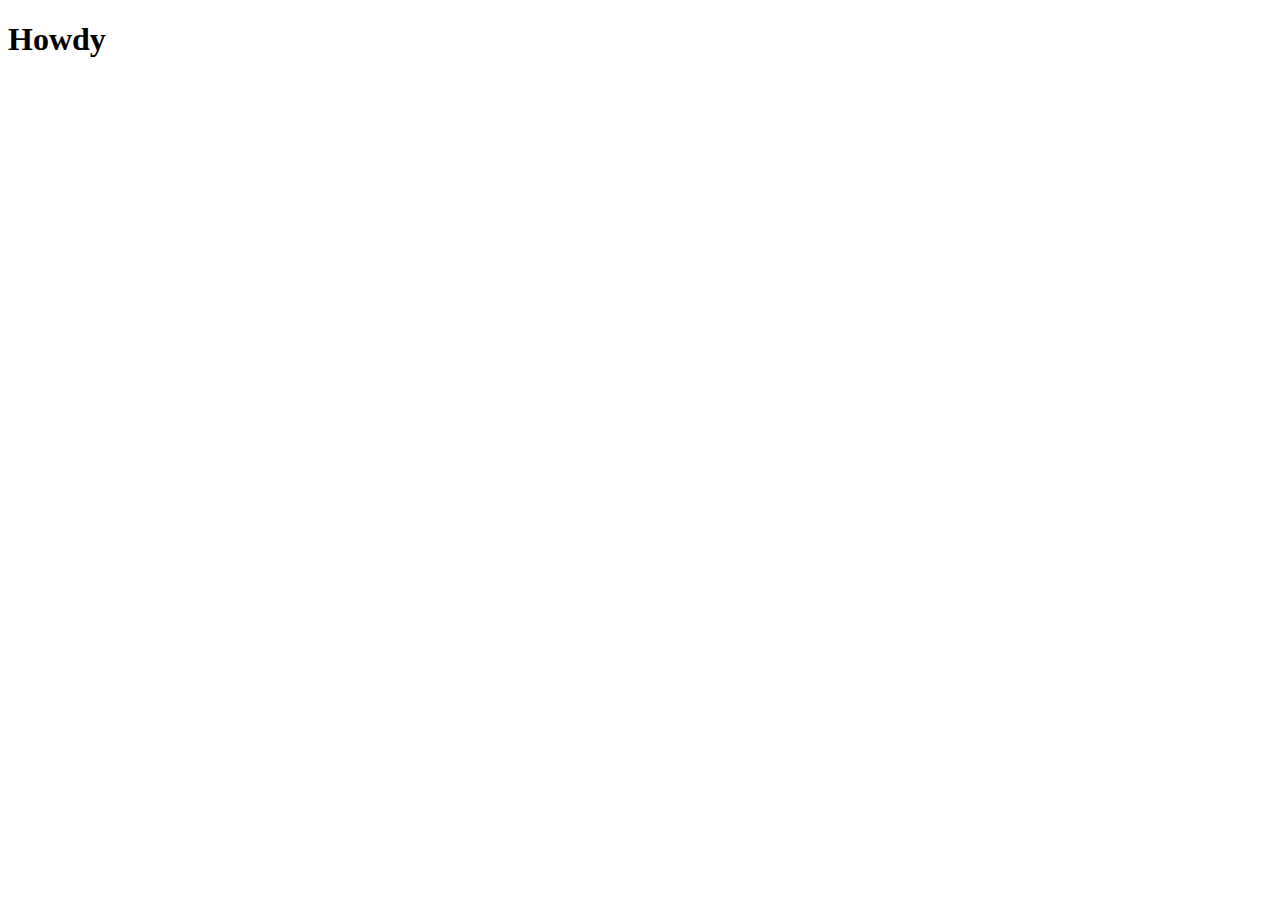
==== index.html @ c51023f3 "Add files via upload" ====
<!doctype html>
<html lang="nl">
	
<head>
	<meta charset="UTF-8">
	<meta name="author" content="jouw naam">
	<meta name="viewport" content="width=device-width, initial-scale=1">
	
	<title>Howdy</title>
	
	<link href="styles/style.css" rel="stylesheet">
</head>

<body>
	<h1>Howdy</h1>
	<script src="scripts/script.js"></script>
</body>
	
</html>
---- styles/style.css ----
/* CSS Document */
*, *::after, *::before {
  box-sizing:border-box;  
}
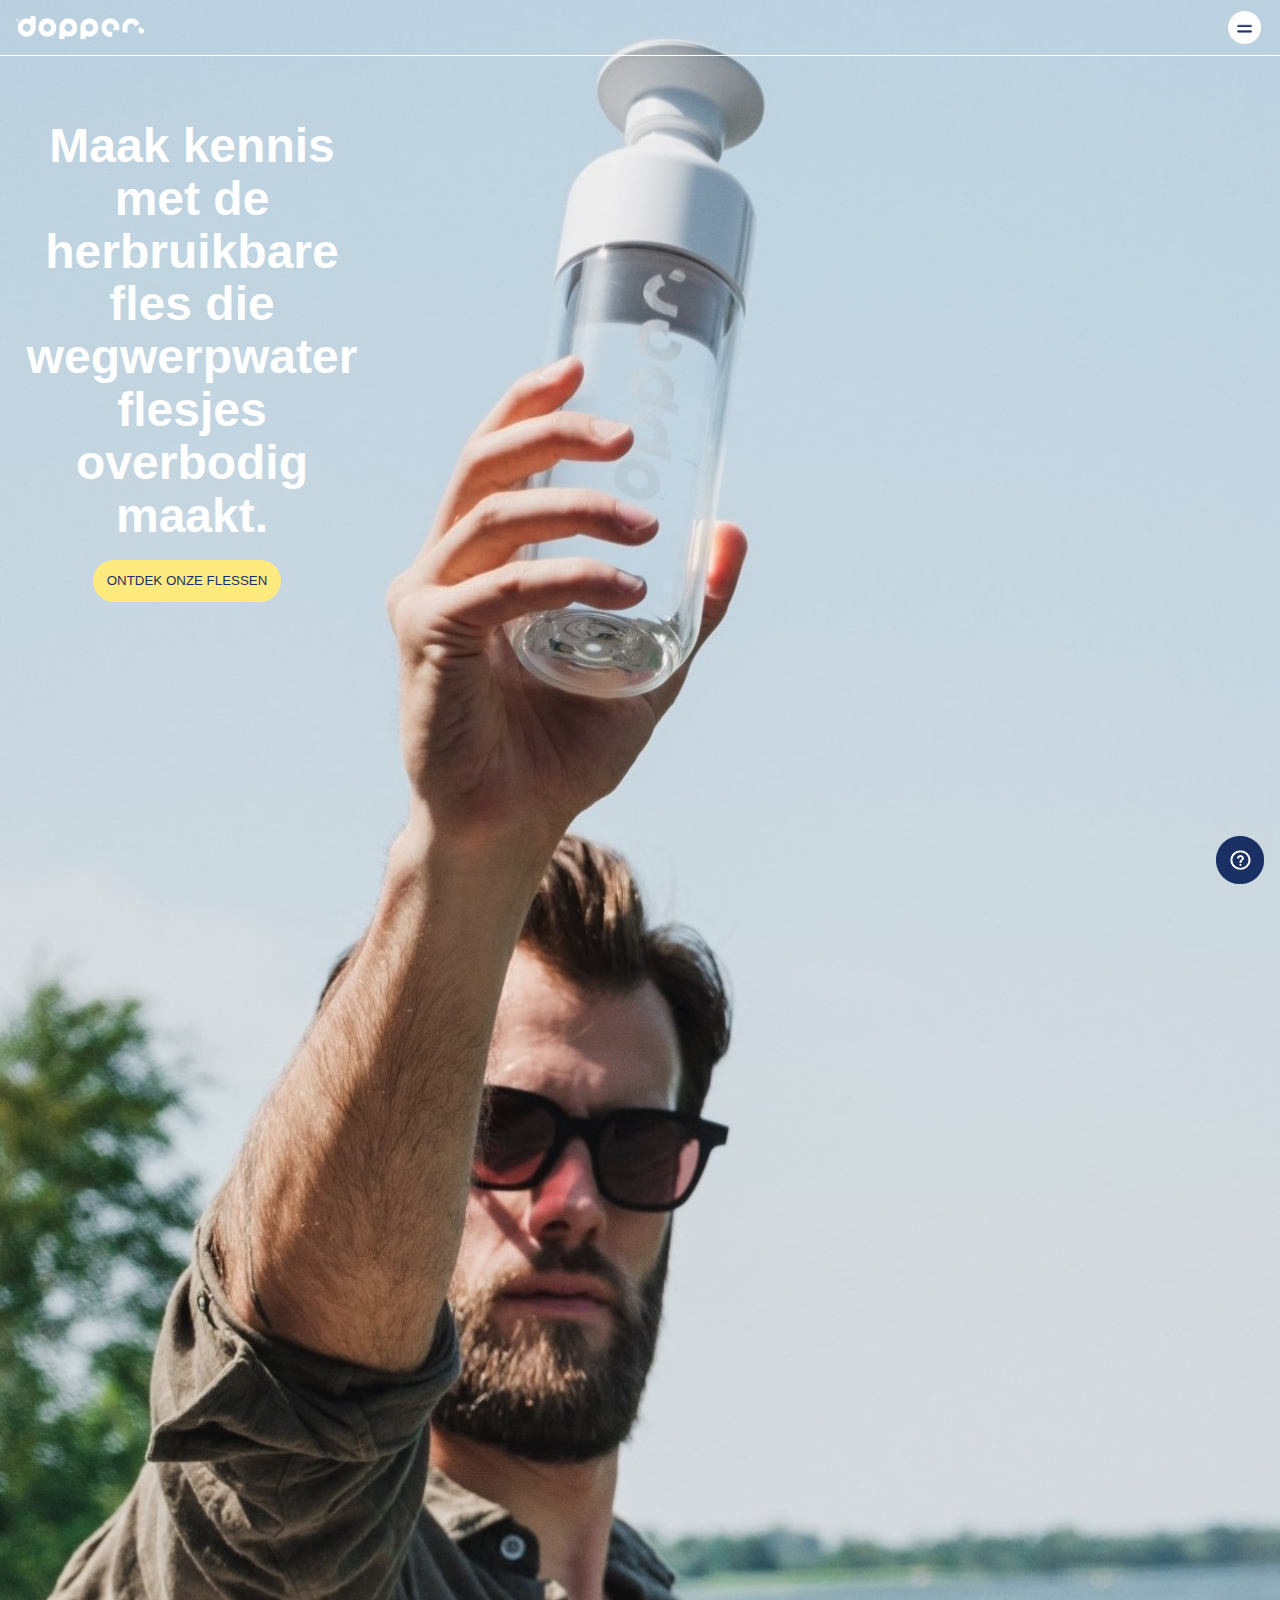
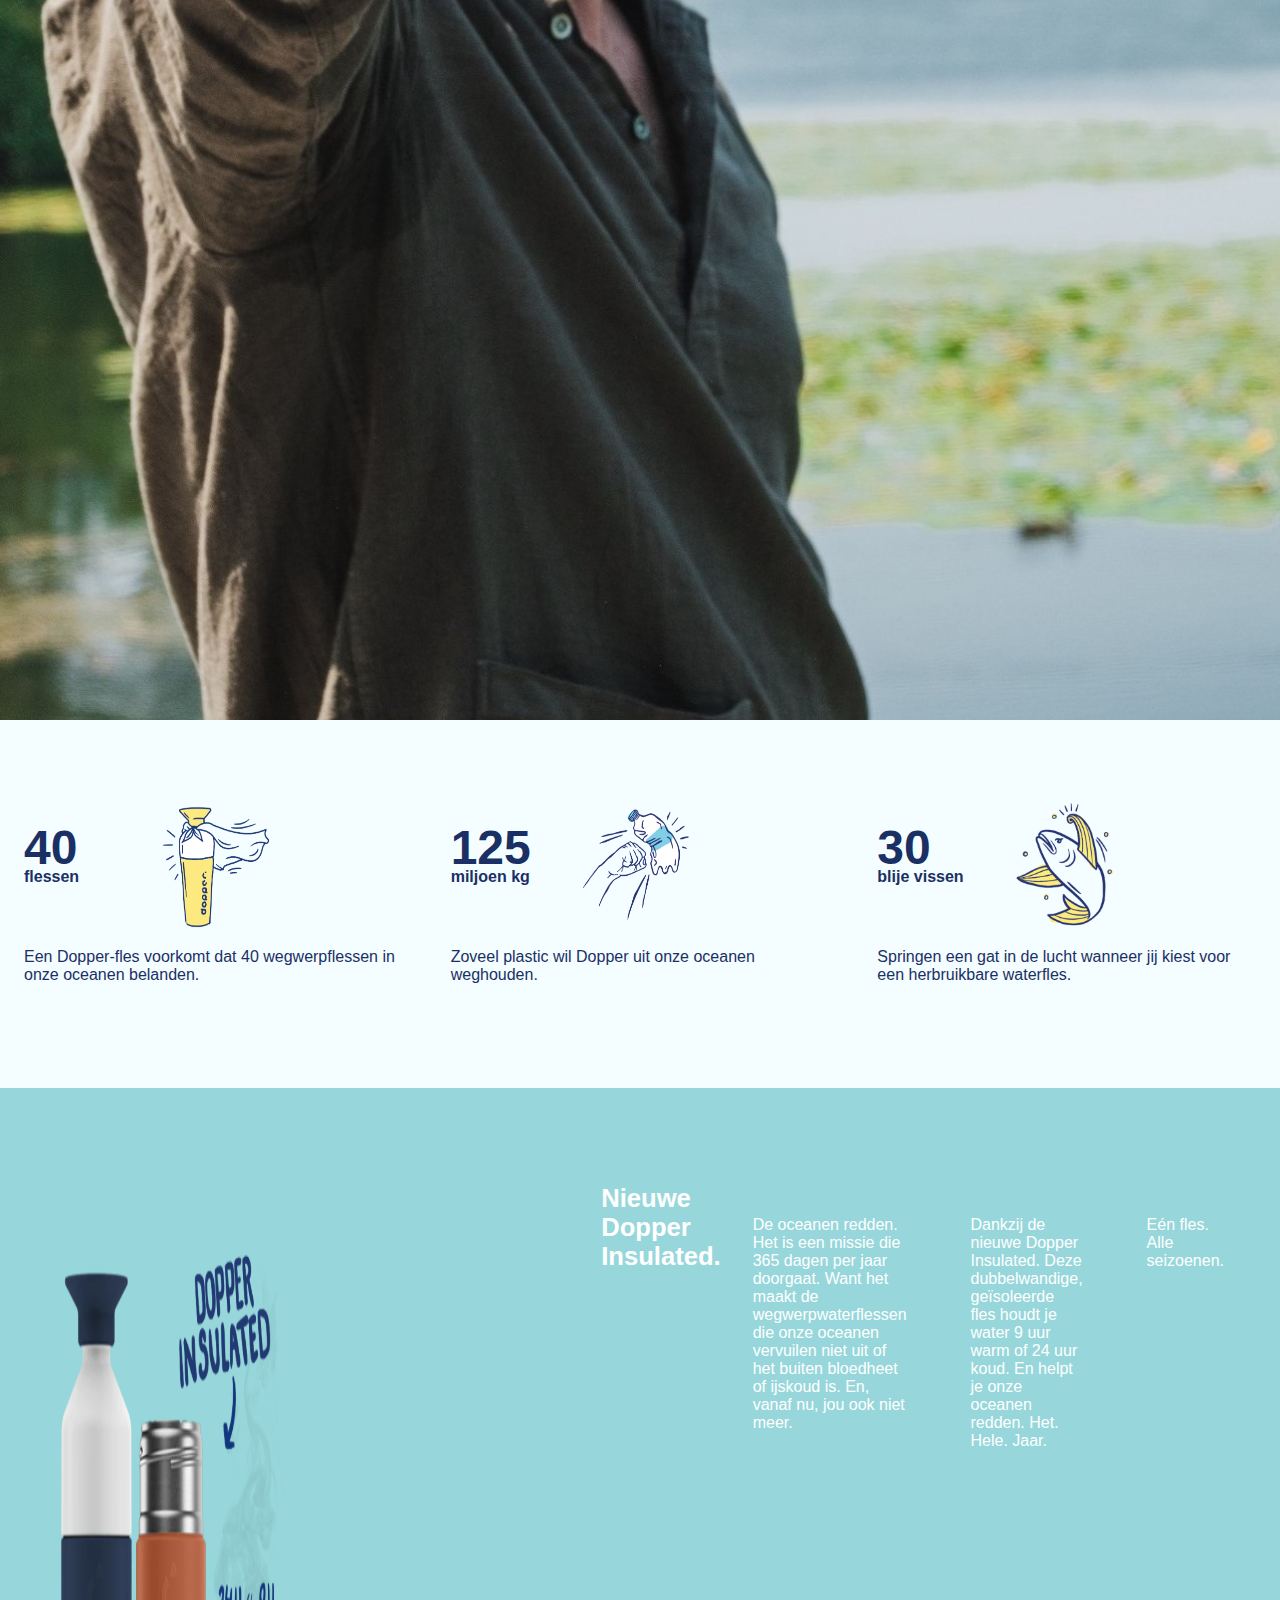
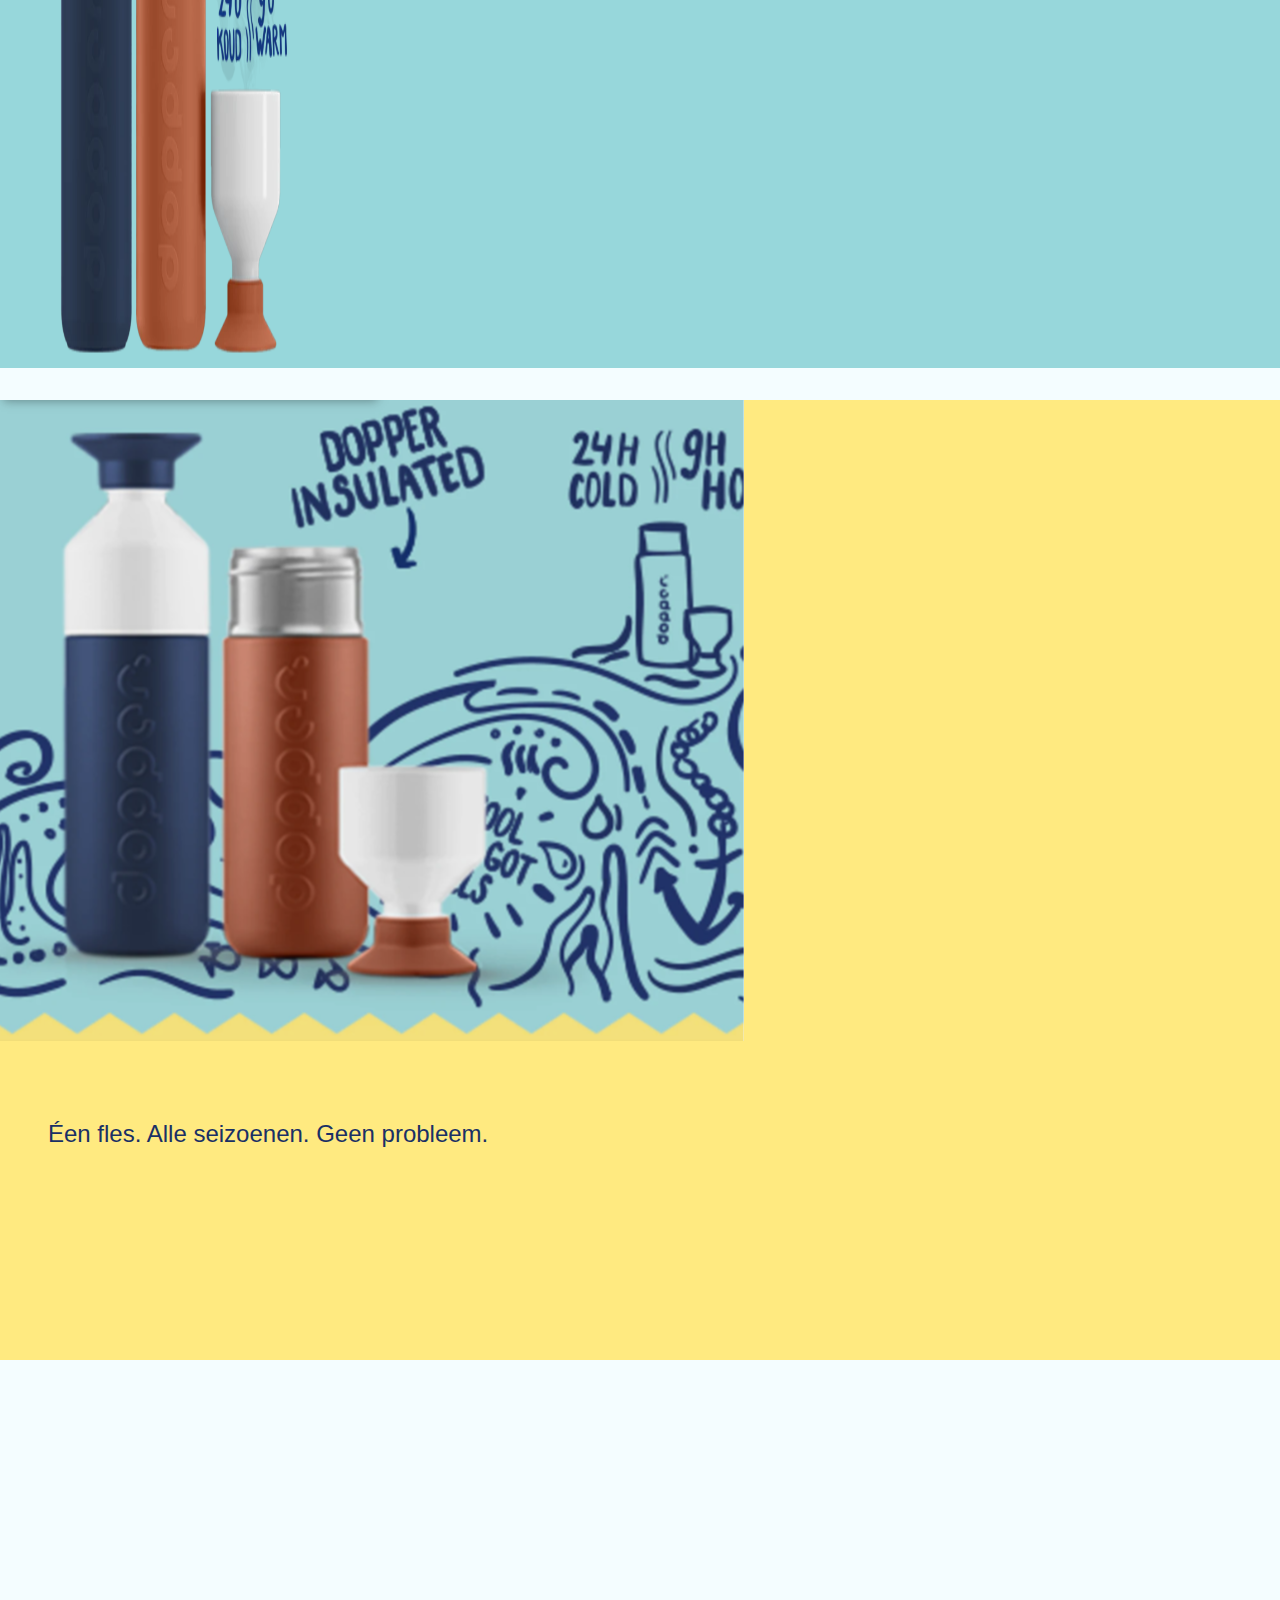
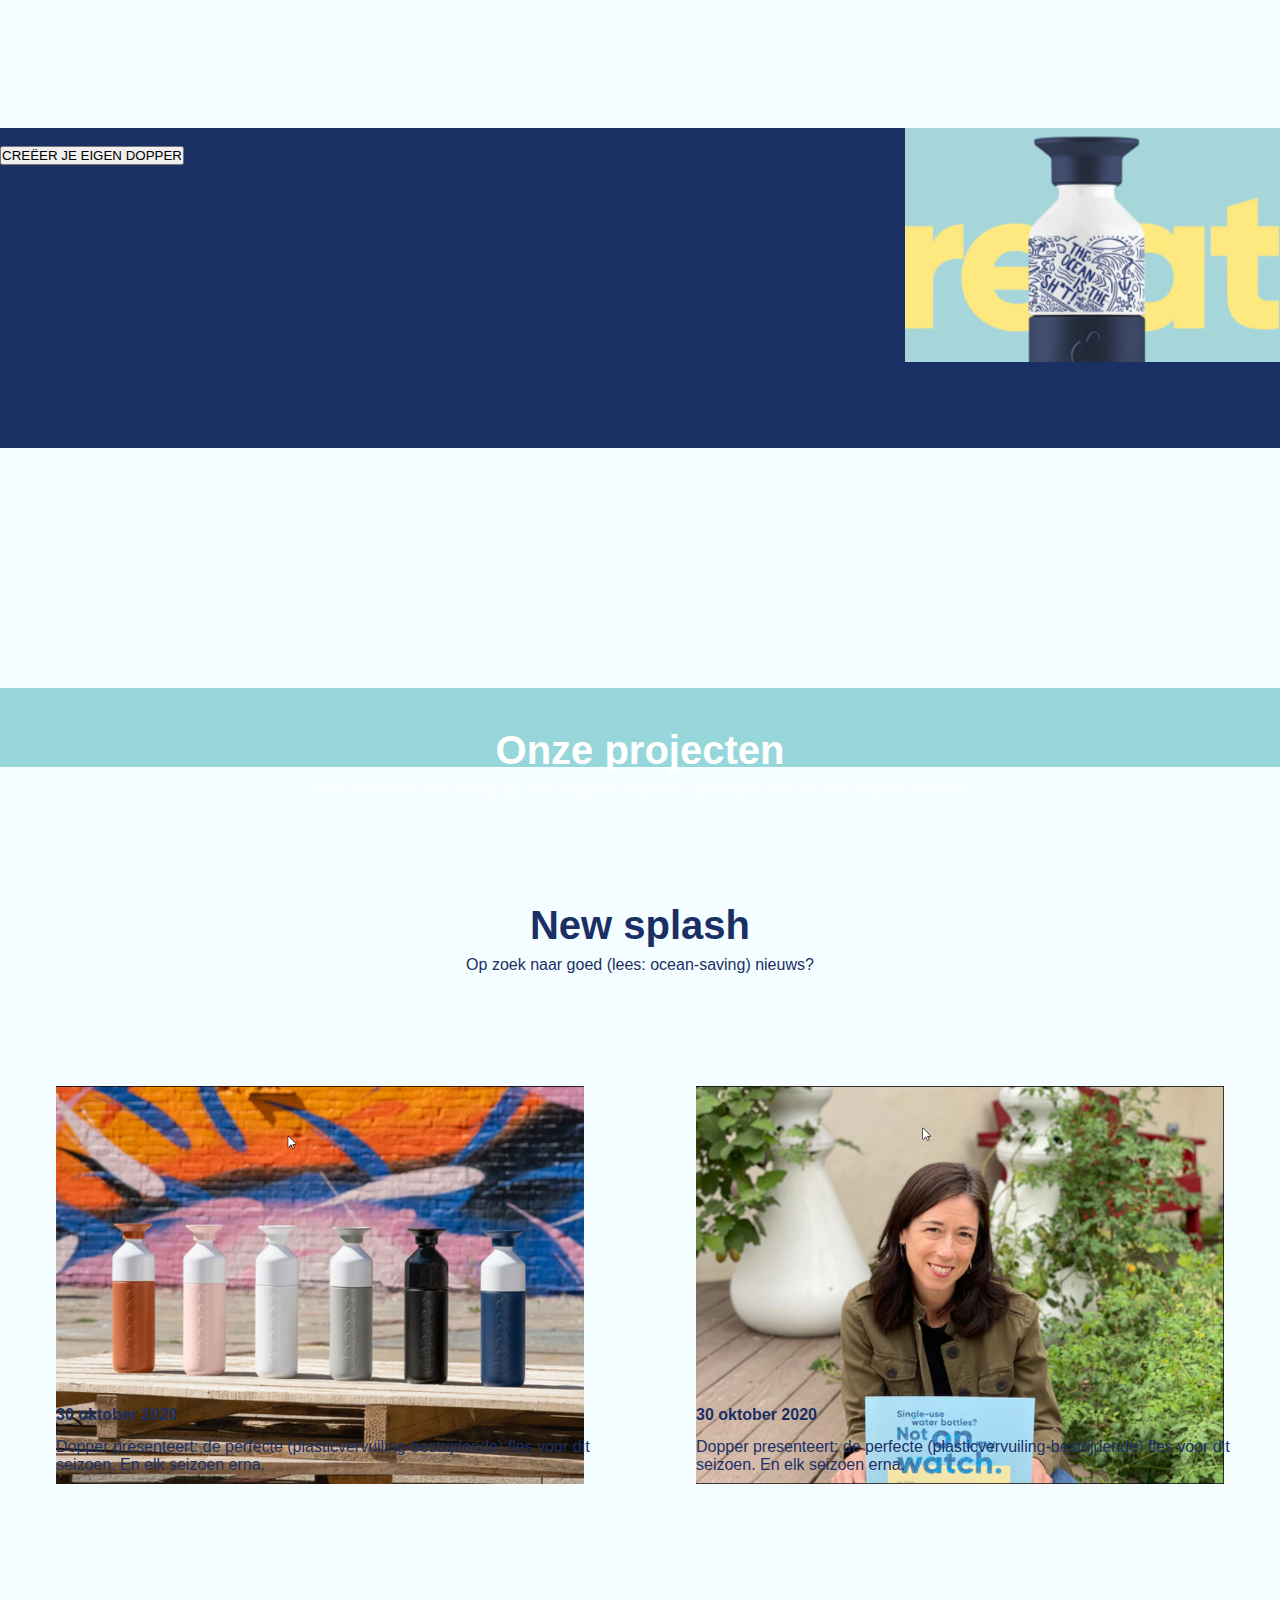
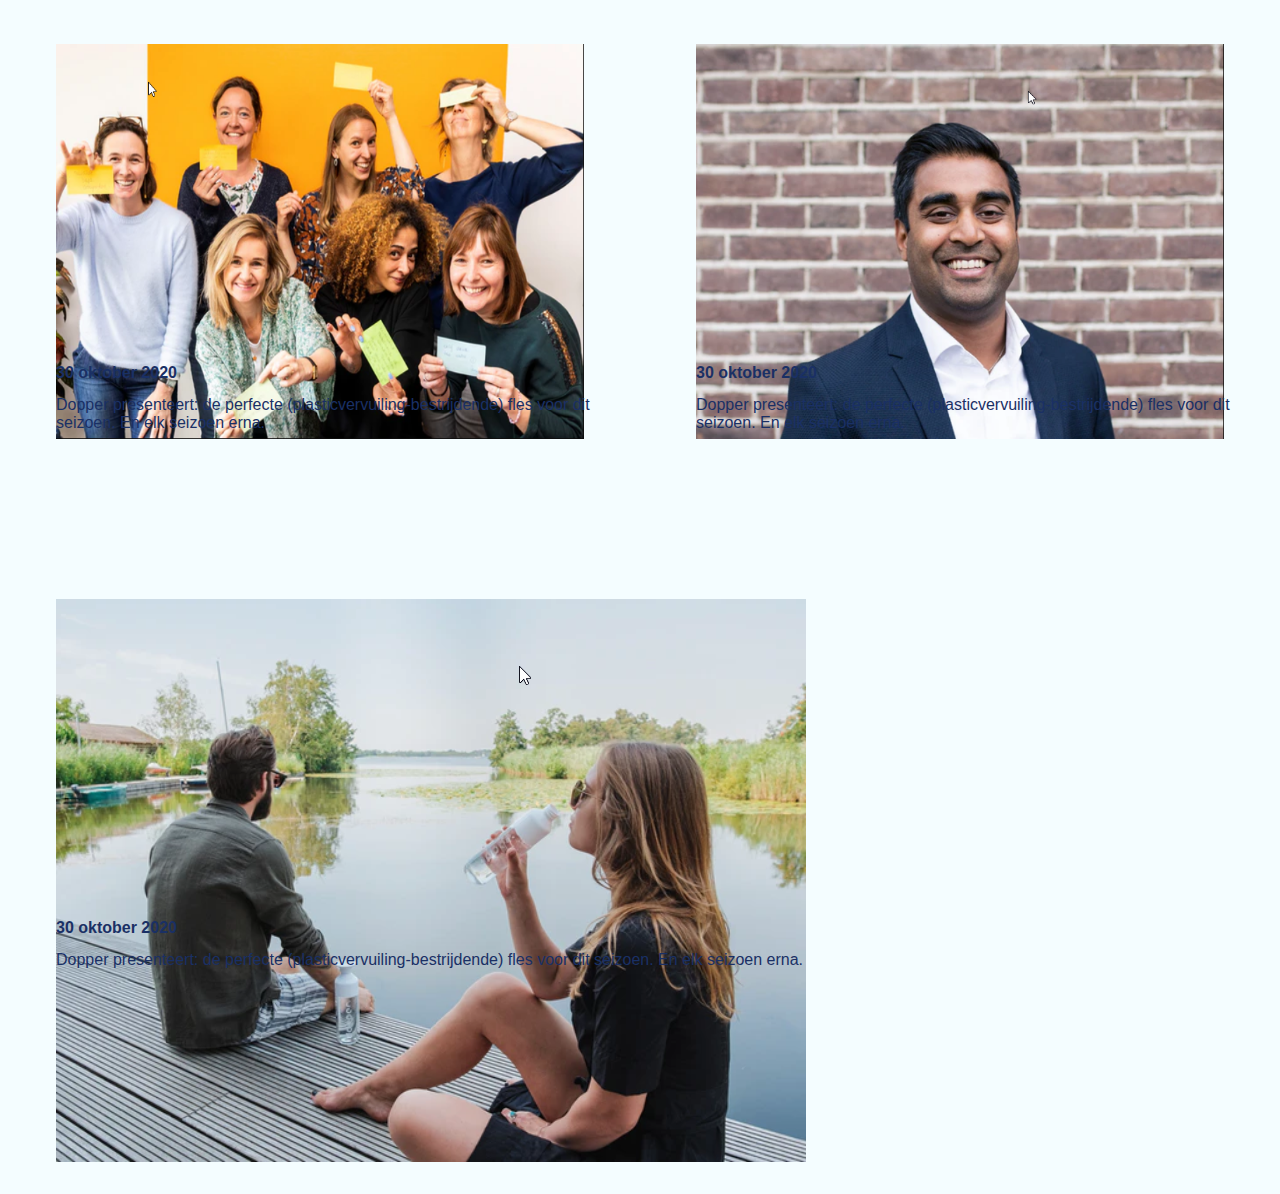
==== commit 466d76e6: "Add files via upload" ====
--- a/index.html
+++ b/index.html
@@ -1,19 +1,162 @@
-<!doctype html>
-<html lang="nl">
-	
-<head>
-	<meta charset="UTF-8">
-	<meta name="author" content="jouw naam">
-	<meta name="viewport" content="width=device-width, initial-scale=1">
-	
-	<title>Howdy</title>
-	
-	<link href="styles/style.css" rel="stylesheet">
-</head>
-
-<body>
-	<h1>Howdy</h1>
-	<script src="scripts/script.js"></script>
-</body>
-	
-</html>
+<!DOCTYPE html>
+<html lang="nl">
+
+<head>
+  <meta charset="UTF-8">
+  <meta name="viewport" content="width=device-width, initial-scale=1.0">
+  <meta http-equiv="X-UA-Compatible" content="ie=edge">
+  <title>Dopper</title>
+  <link rel="stylesheet" href="css/style.css">
+</head>
+
+<body>
+
+    <header>
+      <img class="logo" src="images/logodopper.png" alt="">
+      <button class="menu" type="button" name="button"><img src="images/hamburgermenu.png" alt=""></button>
+      <nav class="hammenu">
+        <ul>
+          <li class="nav__item"><a href="#">Home</a></li>
+          <li class="nav__item"><a href="#">Shop</a></li>
+          <li class="nav__item"><a href="#">Onze Missie</a></li>
+          <li class="nav__item"><a href="#">Zakelijk</a></li>
+          <li class="nav__item"><a href="#">Projecten</a></li>
+          <li class="nav__item"><a href="#">Blog</a></li>
+        </ul>
+      </nav>
+    </header>
+
+
+  <main>
+
+    <img class="help" src="images/help.png" alt="">
+
+    <section>
+      <img src="images/homevideo.jpg" alt="">
+      <h1>Maak kennis met de herbruikbare fles die wegwerpwater flesjes overbodig maakt.</h1>
+      <button type="button" name="button">ONTDEK ONZE FLESSEN</button>
+    </section>
+
+
+  <section>
+    <article>
+      <h2>40</h2>
+      <h3 >flessen</h3>
+      <img class="superfles" src="images/superfles.png" alt="">
+      <p >Een Dopper-fles voorkomt dat 40 wegwerpflessen in onze oceanen belanden.</p>
+    </article>
+    <article>
+      <h2>125</h2>
+      <h3 >miljoen kg</h3>
+      <img src="images/vuist.png" alt="">
+      <p >Zoveel plastic wil Dopper uit onze oceanen weghouden.</p>
+    </article>
+    <article>
+      <h2>30</h2>
+      <h3>blije vissen</h3>
+      <img src="images/vis.png" alt="">
+      <p >Springen een gat in de lucht wanneer jij kiest voor een herbruikbare waterfles.</p>
+    </article>
+
+  </section>
+
+
+<section>
+  <article class="insulated">
+    <img src="images/insulated.png" alt="">
+  </article>
+  <article class="insulated">
+    <h2>Nieuwe Dopper Insulated.</h2>
+    <p>De oceanen redden. Het is een missie die 365 dagen per jaar doorgaat. Want het maakt de wegwerpwaterflessen die onze oceanen vervuilen niet uit of het buiten bloedheet of ijskoud is. En, vanaf nu, jou ook niet meer.</p>
+    <p>Dankzij de nieuwe Dopper Insulated. Deze dubbelwandige, geïsoleerde fles houdt je water 9 uur warm of 24 uur koud. En helpt je onze oceanen redden. Het. Hele. Jaar.</p>
+    <p>Eén fles. Alle seizoenen.</p>
+  </article>
+</section>
+
+<section>
+   <img src="images/samen.png" alt="">
+   <p>Éen fles. Alle seizoenen. Geen probleem.</p>
+   <button  type="button" name="button">KOOP NU</button>
+ </section>
+
+ <section >
+   <img src="images/creeer.png" alt="">
+   <p >Kies jouw kleur, jouw patroon, jouw tekst.</p>
+   <button type="button" name="button">CREËER JE EIGEN DOPPER</button>
+
+ </section>
+
+<section>
+  <h2>Onze projecten</h2>
+  <p>Elke verkochte fles draagt bij aan Doppers projecten. Benieuwd hoe we een impact maken?</p>
+  <link rel="stylesheet" href="/css/master.css">
+
+
+ </section>
+
+ <section>
+  <h2>New splash</h2>
+  <p>Op zoek naar goed (lees: ocean-saving) nieuws?</p>
+  <link rel="stylesheet" href="/css/master.css">
+</section>
+
+<section>
+ <article class="splash">
+  <img src="images/flessenopeenrij.png" alt="">
+  <h2>30 oktober 2020</h2>
+  <p>Dopper presenteert: de perfecte (plasticvervuiling-bestrijdende) fles voor dit seizoen. En elk seizoen erna.</p>
+</article>
+
+  <article class="splash">
+    <img src="images/vrouw.png" alt="">
+    <h2>30 oktober 2020</h2>
+    <p>Dopper presenteert: de perfecte (plasticvervuiling-bestrijdende) fles voor dit seizoen. En elk seizoen erna.</p>
+
+  </article>
+
+  <article class="splash">
+    <img src="images/vrouwen.png" alt="">
+    <h2>30 oktober 2020</h2>
+    <p>Dopper presenteert: de perfecte (plasticvervuiling-bestrijdende) fles voor dit seizoen. En elk seizoen erna.</p>
+
+  </article>
+
+  <article class="splash">
+    <img src="images/man.png" alt="">
+    <h2>30 oktober 2020</h2>
+    <p>Dopper presenteert: de perfecte (plasticvervuiling-bestrijdende) fles voor dit seizoen. En elk seizoen erna.</p>
+
+  </article>
+
+  <article class="splash">
+    <img src="images/manenvrouw.png" alt="">
+    <h2>30 oktober 2020</h2>
+    <p>Dopper presenteert: de perfecte (plasticvervuiling-bestrijdende) fles voor dit seizoen. En elk seizoen erna.</p>
+  </article>
+
+
+</section>
+
+ <!-- <section>
+   <h5>Geïnteresseerd in onze flessen?</h5>
+   <button  type="button" name="button"></button>
+
+   <video src="videofile.ogg" autoplay poster="posterimage.jpg">
+
+  </video>
+
+</section> -->
+
+
+
+</main>
+
+<script src="./js/dopper.js">
+
+</script>
+
+<footer>
+
+</footer>
+
+ </body>
--- a/css/style.css
+++ b/css/style.css
@@ -0,0 +1,316 @@
+* {
+  margin: 0 auto;
+  padding: 0;
+  max-width: 100%;
+}
+
+body {
+  color: #1A3065;
+  background-color: #F4FDFF;
+  font-family: sans-serif;
+}
+
+header {
+  position: fixed;
+  display: flex;
+  width: 100%;
+  border-bottom: 0.09em solid white;
+  top: 0px;
+  z-index: 10;
+}
+
+nav li a {
+  position: relative;
+  color: #1A3065;
+  font-family: sans-serif;
+  font-size: 1.8em;
+  text-decoration: none;
+  line-height: 1em;
+  left: 1em;
+  top: 2em;
+}
+
+main section:nth-of-type(1) h1  {
+  position: absolute;
+  top: 2.5em;
+  text-align: center;
+  width: 8em;
+  color: white;
+  font-size: 3em;
+  line-height: 1.1em;
+  z-index: 1;
+}
+
+main section:nth-of-type(1) img  {
+  position: relative;
+  height: 100%;
+  width: 100%;
+}
+
+main section:nth-of-type(1) button {
+  position: absolute;
+  top: 42em;
+  left: 7em;
+  border: none;
+  border-radius: 2em;
+  background-color: #FFEA80;
+  color: #1A3065;
+  padding: 1em;
+  z-index: 2;
+}
+
+main section:nth-of-type(1) ul {
+
+}
+
+main section:nth-of-type(2) {
+  position: relative;
+  display: flex;
+  flex-wrap: wrap;
+}
+
+
+
+
+article {
+  position: relative;
+  flex-basis:15em;
+  flex-grow: 1;
+  display:flex;
+  margin-left: 1.5em;
+  margin-right: 1.5em;
+  margin-top: 6em;
+
+}
+
+main section:nth-of-type(2) h2 {
+  position: absolute;
+  left: 0;
+  top: 0;
+  font-size: 3em;
+}
+
+main section:nth-of-type(2) h3 {
+  position: absolute;
+  left: 0;
+  top: 3em;
+  font-size: 1em;
+}
+
+main section:nth-of-type(2) img {
+  position: relative;
+  top: -1.5em;
+  left: 0;
+  width: 8em;
+}
+
+main section:nth-of-type(2) p {
+  position: absolute;
+  left: 0;
+  top: 8em;
+  font-size: 1em;
+}
+
+main section:nth-of-type(3) {
+  position: relative;
+  display: flex;
+  flex-wrap: wrap;
+  background-color: #97d7db;
+  color: white;
+  top: 8em;
+  height: 55em;
+}
+
+.insulated {
+  position: relative;
+  /* flex-basis:15em;
+  flex-grow: 1; */
+  display:flex;
+  /* margin-left: 1.5em;
+  margin-right: 1.5em;
+  margin-top: 6em; */
+}
+
+main section:nth-of-type(3) img {
+  position: relative;
+  width: 15em;
+  margin-left: 2em;
+  margin-top: 2em;
+
+}
+
+
+
+
+
+main section:nth-of-type(3) h2 {
+  position: relative;
+  left: 0em;
+  top: 0;
+  font-size: 1.6em;
+}
+
+main section:nth-of-type(3) p {
+  position: relative;
+  margin: 2em;
+  font-size: 1em;
+}
+
+main section:nth-of-type(4) {
+  position: relative;
+  background-color: #FFEA80;
+  height: 60em;
+  left: 0;
+  top: 7em;
+  z-index: 1;
+}
+
+main section:nth-of-type(4) img {
+  position: absolute;
+}
+
+main section:nth-of-type(4) p {
+  position: relative;
+  margin: 2em;
+  font-size: 1.5em;
+  top: 30em;
+}
+
+main section:nth-of-type(5) {
+  position: relative;
+  background-color: #1A3065;
+  height: 20em;
+  top: 30em;
+  z-index: 2;
+}
+
+main section:nth-of-type(5) img {
+  position: absolute;
+  right: 0;
+
+}
+
+main section:nth-of-type(6) {
+  position: relative;
+  background-color: #97d7db;
+  color: white;
+  top: 45em;
+}
+
+main section:nth-of-type(6) h2 {
+  position: relative;
+  text-align: center;
+  font-size: 2.5em;
+  top: 1em;
+}
+
+main section:nth-of-type(6) p {
+  position: relative;
+  text-align: center;
+  font-size: 1em;
+  margin: 1em;
+  top: 2em;
+}
+
+main section:nth-of-type(7) {
+  position: relative;
+  top: 50em;
+}
+
+main section:nth-of-type(7) h2 {
+  position: relative;
+  text-align: center;
+  font-size: 2.5em;
+  top: 1em;
+}
+
+main section:nth-of-type(7) p {
+  position: relative;
+  text-align: center;
+  font-size: 1em;
+  margin: 1em;
+  top: 2em;
+}
+
+main section:nth-of-type(8) {
+  position: relative;
+  top: 50em;
+  display: flex;
+  flex-wrap: wrap;
+}
+
+main section:nth-of-type(8) img {
+  position: relative;
+  min-width: 20em;
+  margin: 2em;
+}
+
+main section:nth-of-type(8) h2 {
+  position: absolute;
+  font-size: 1em;
+  left: 2em;
+  top: 22em;
+
+}
+
+main section:nth-of-type(8) p {
+  position: absolute;
+  left: 2em;
+  top: 24em;
+}
+
+.splash {
+  position: relative;
+  flex-basis:15em;
+  flex-grow: 1;
+  display:flex;
+  margin-left: 1.5em;
+  margin-right: 1.5em;
+  margin-top: 6em;
+}
+
+.logo {
+  width: 8em;
+  margin: 1em;
+}
+
+.menu {
+  position: absolute;
+  width: 2.5em;
+  top: 0.8em;
+  right: 1.4em;
+  border: none;
+  background: none;
+  color: black;
+  z-index: 1200;
+}
+
+.hammenu {
+  position: absolute;
+  z-index: 1000;
+  top: 0;
+  left: 0;
+  background: white;
+  width: 100vw;
+  height: 100vh;
+  overflow: hidden;
+  color: black;
+  transform: translatex(100%);
+  transition: transform 0.2s ease;
+}
+
+.showClose {
+  background-image: url("https://ljc-dev.github.io/testing0/ham-close.svg");
+}
+
+.showNav {
+  transform: translatex(0);
+}
+
+.help {
+  position: fixed;
+  width: 3em;
+  right: 1em;
+  bottom: 1em;
+  z-index: 5;
+}
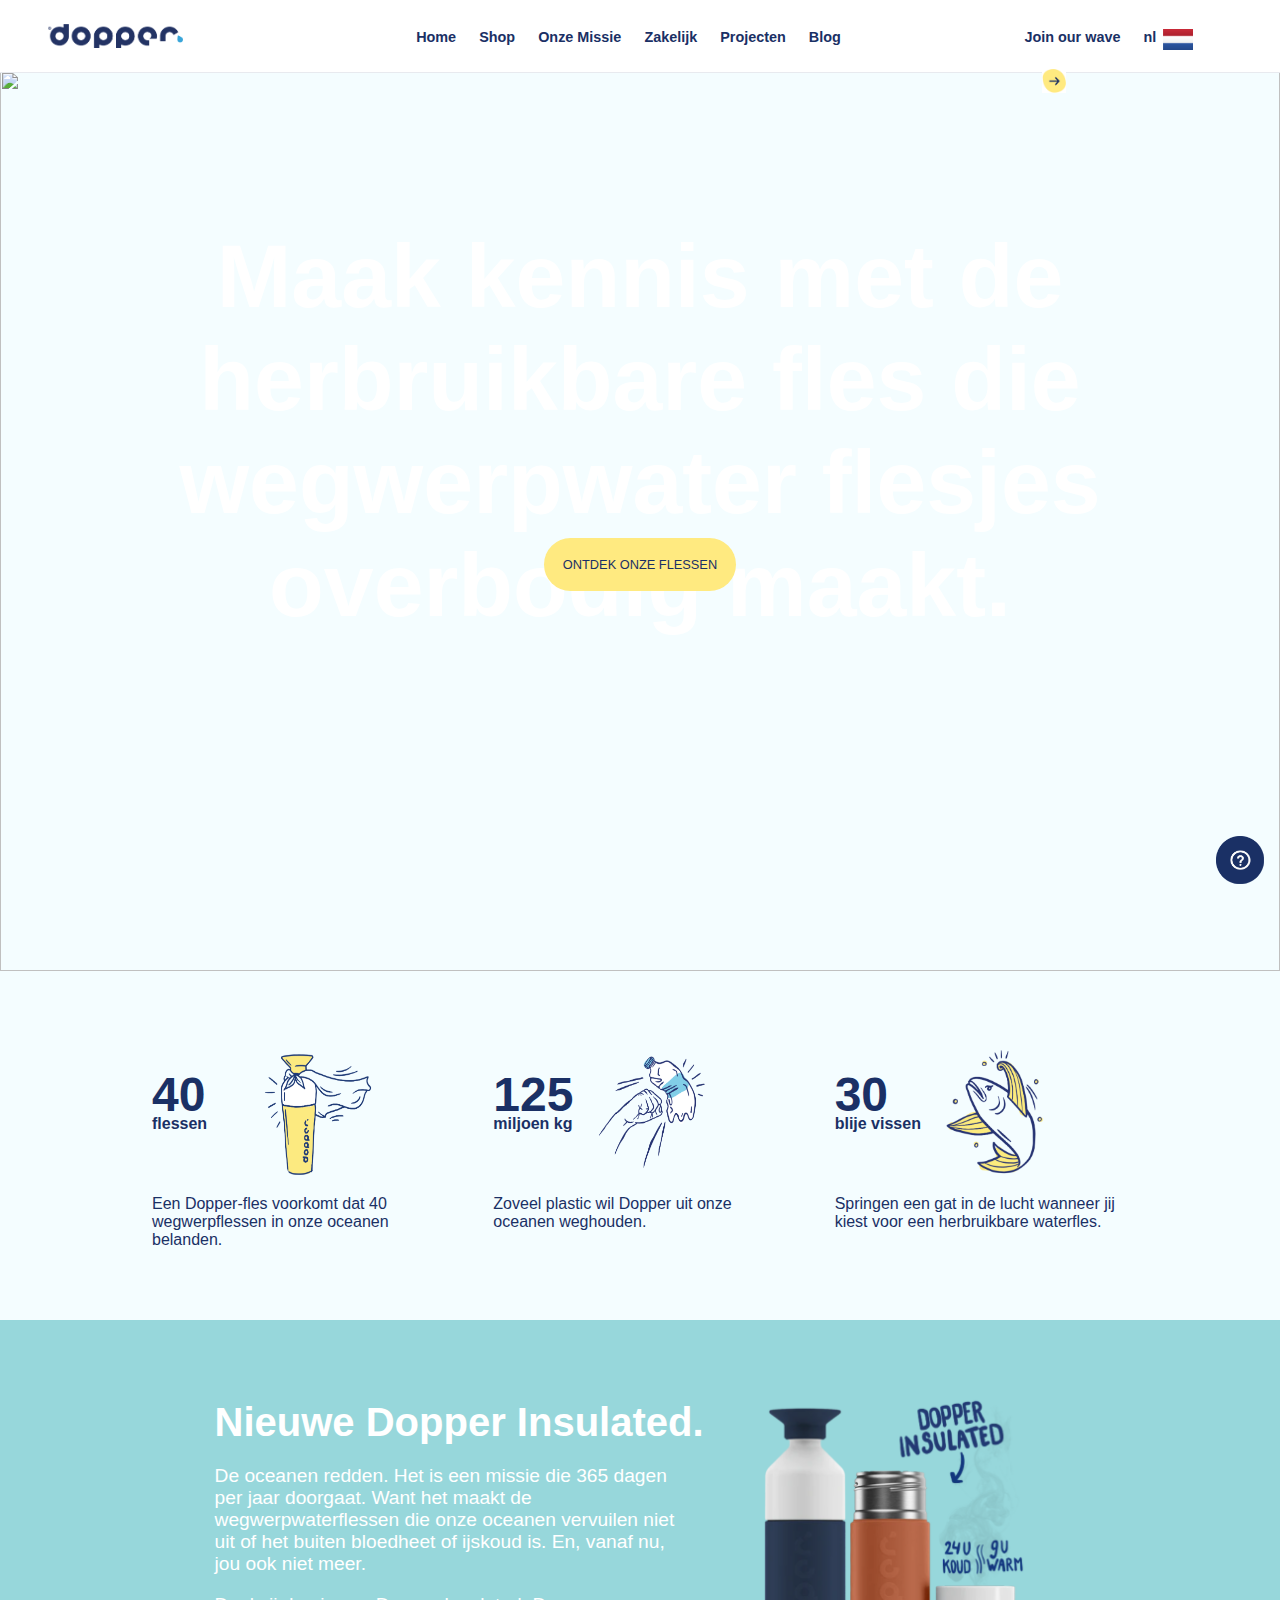
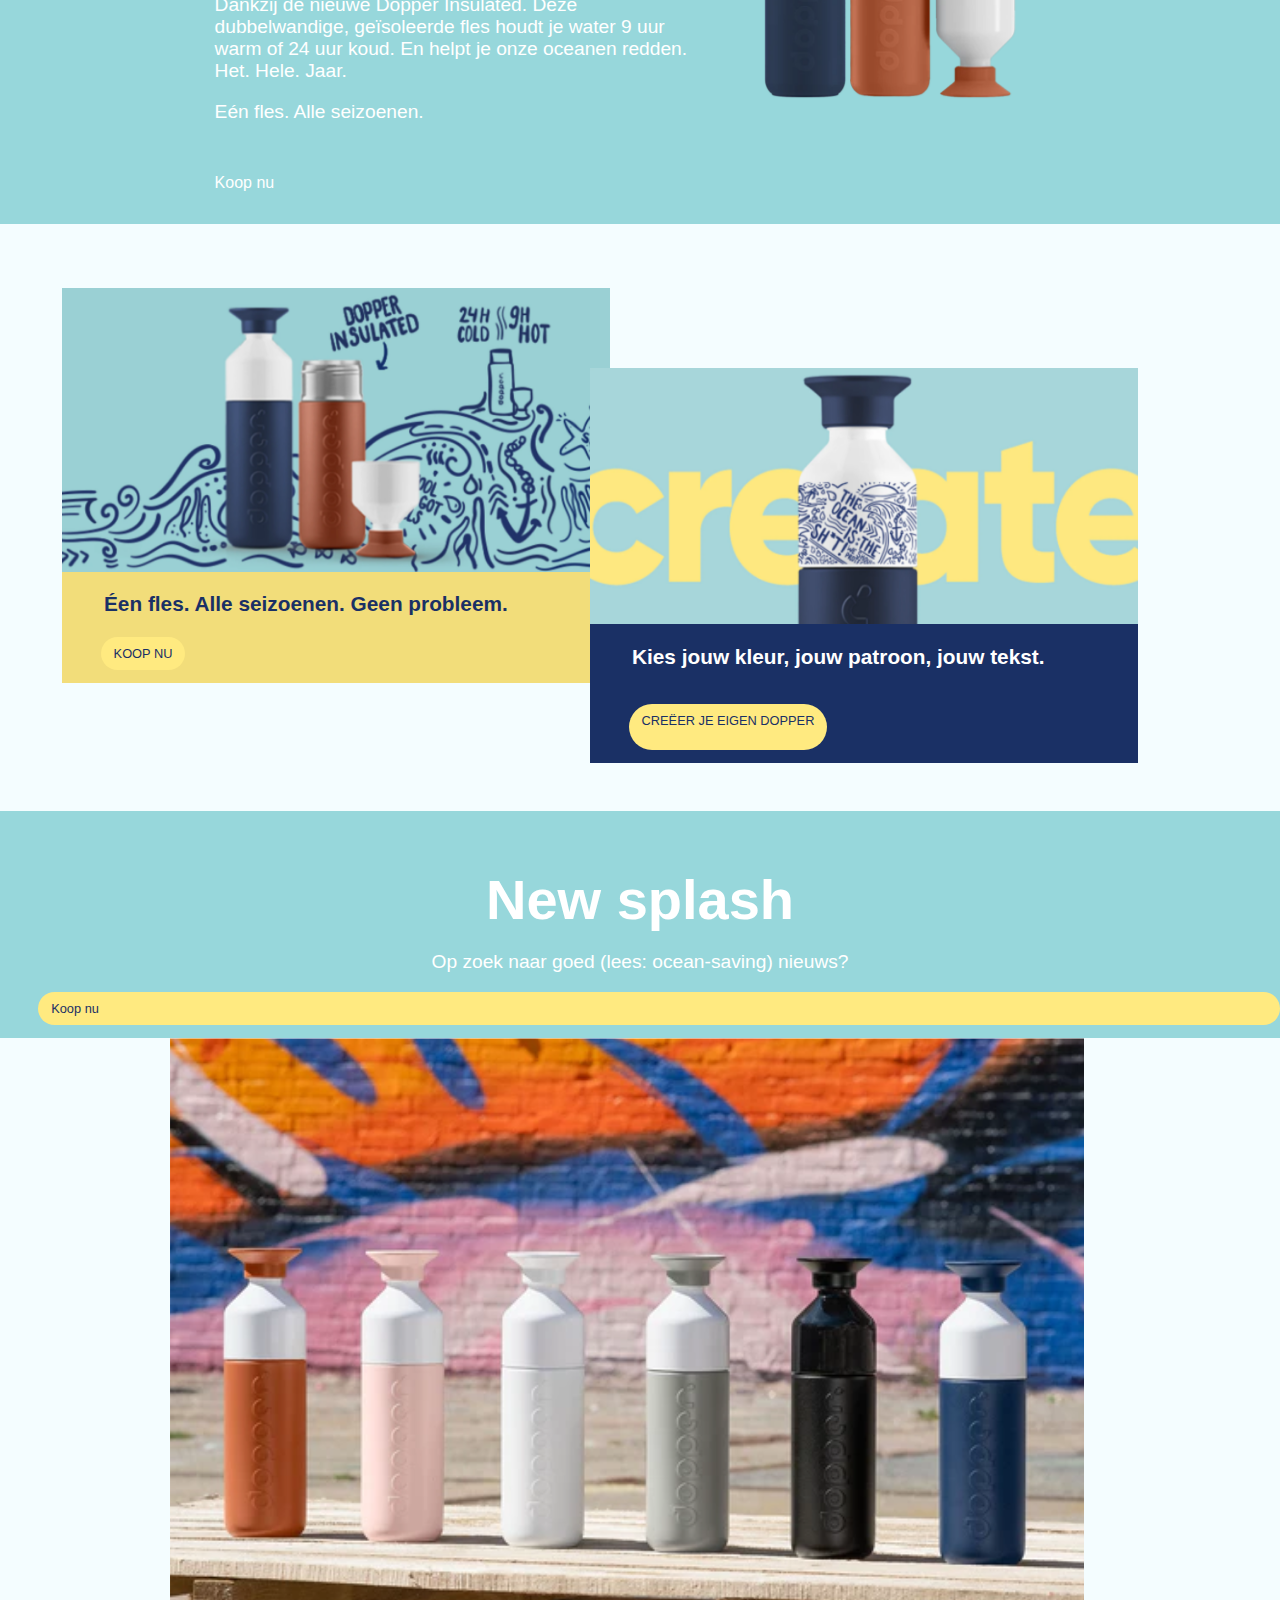
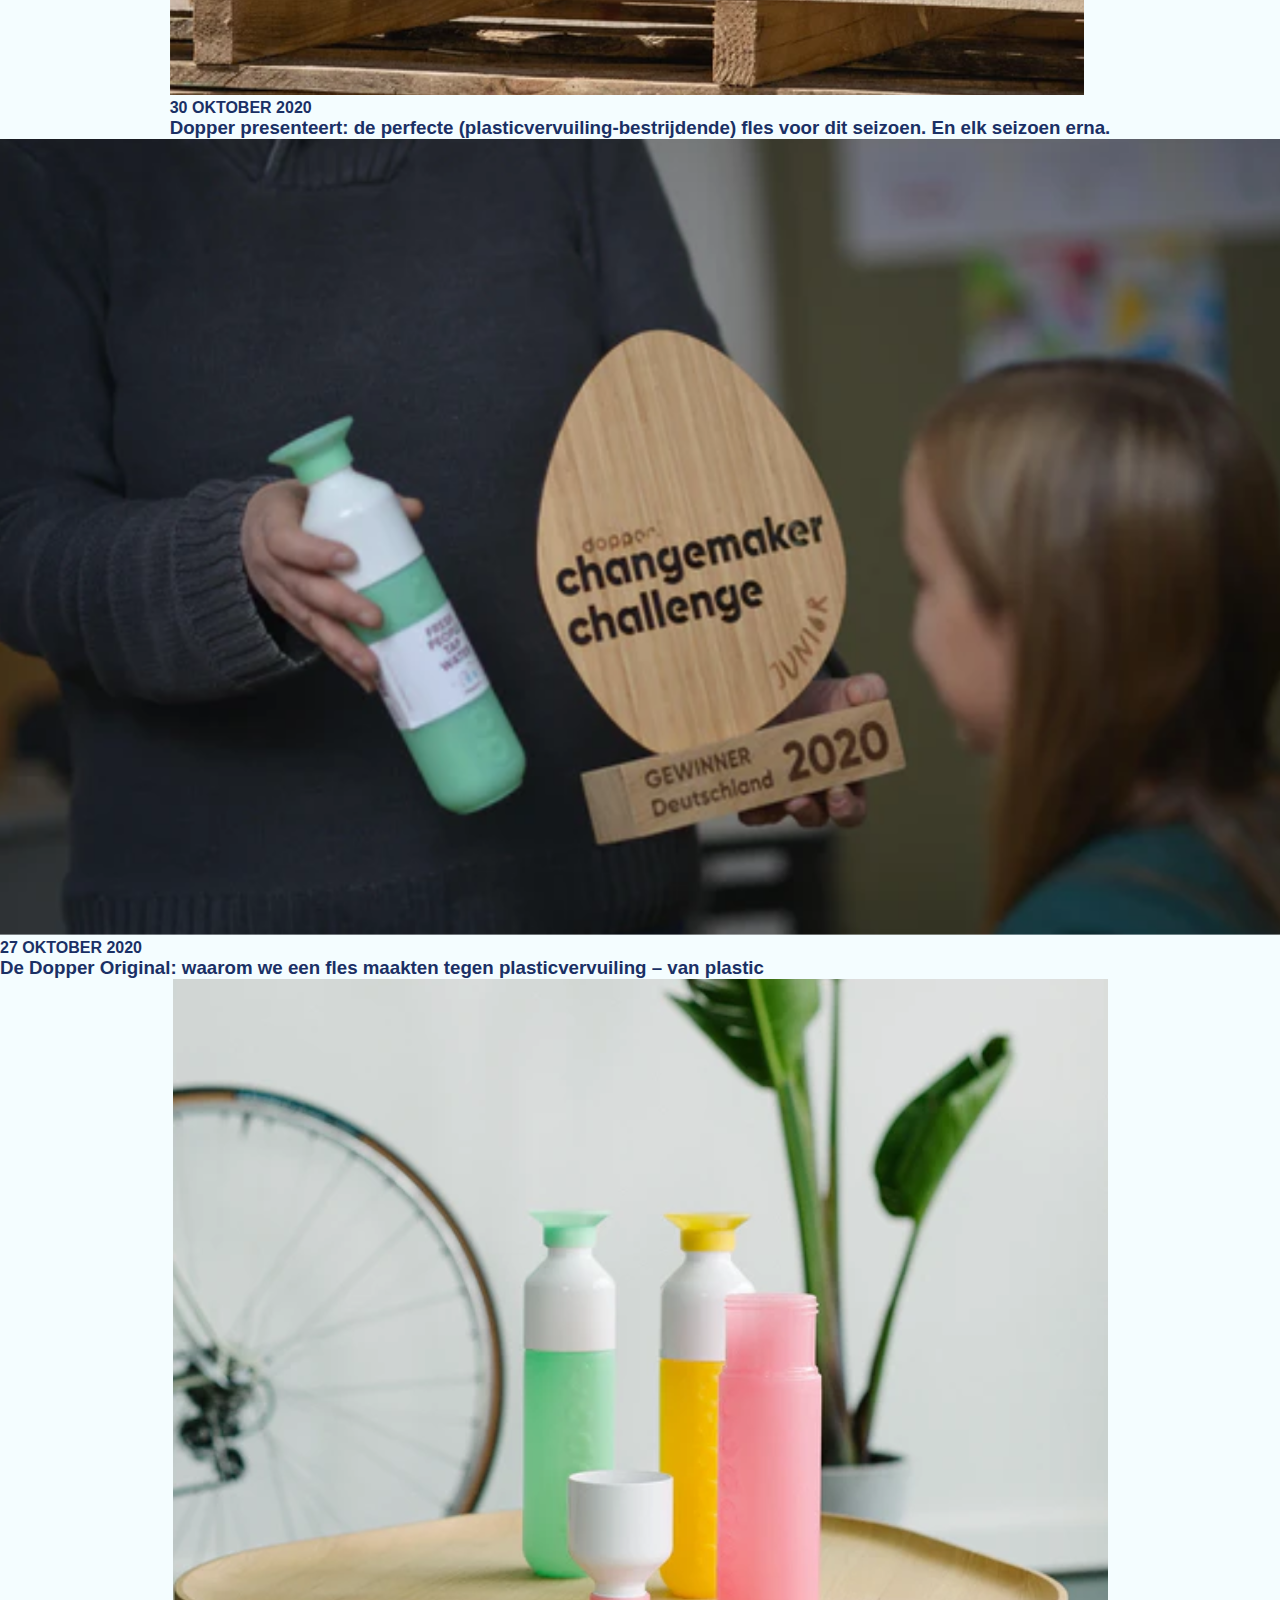
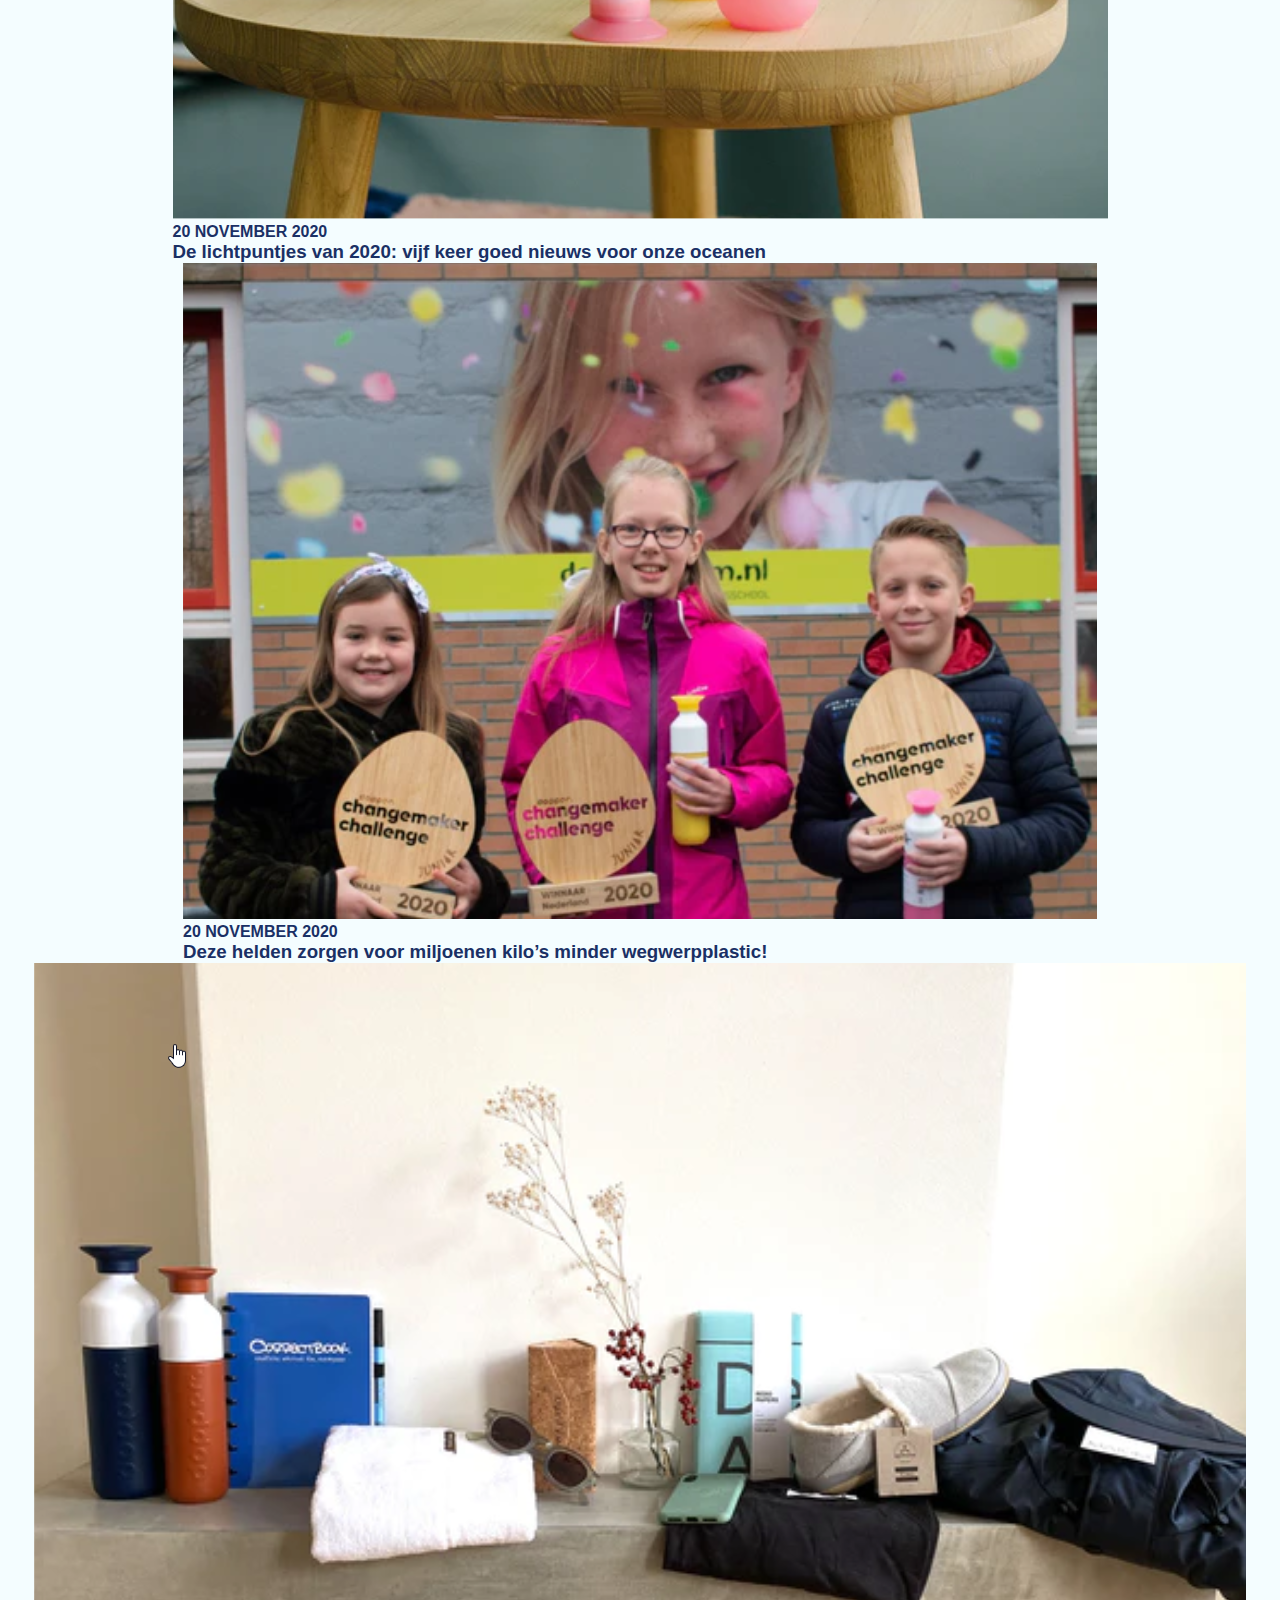
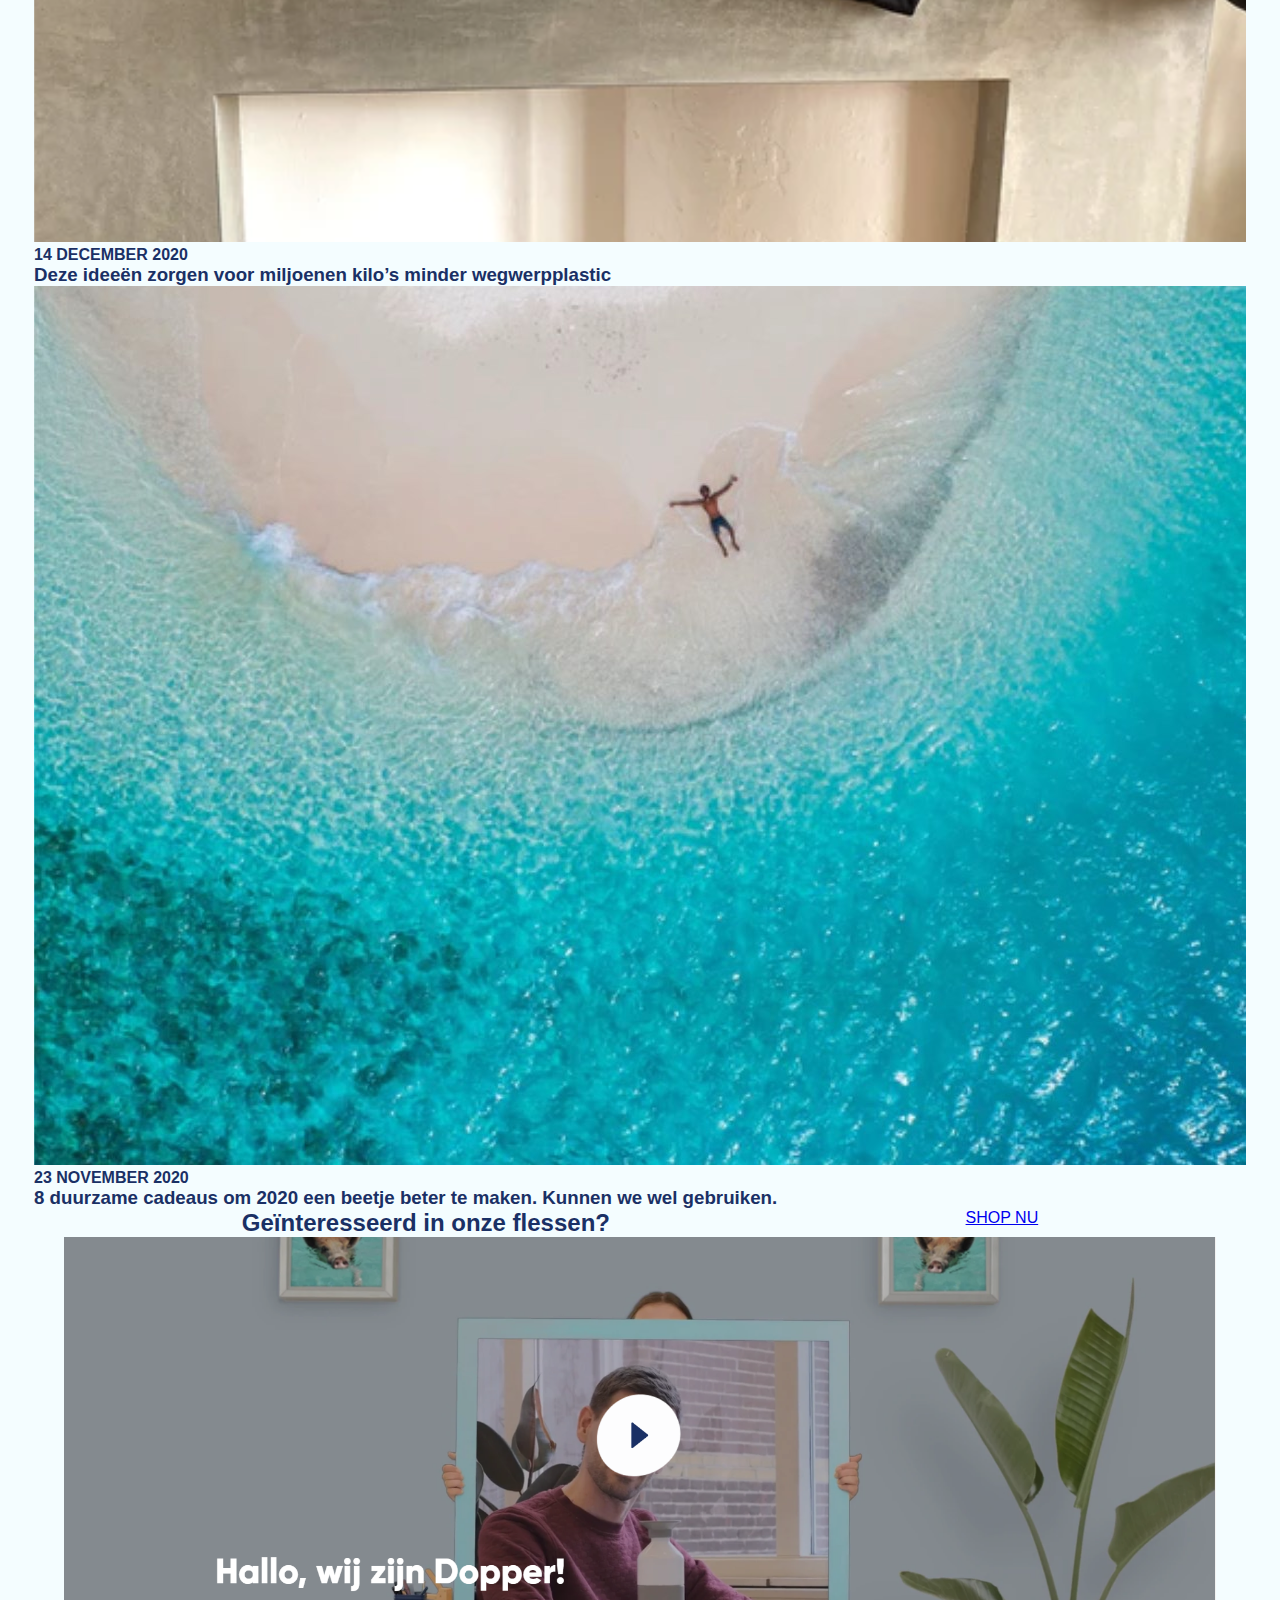
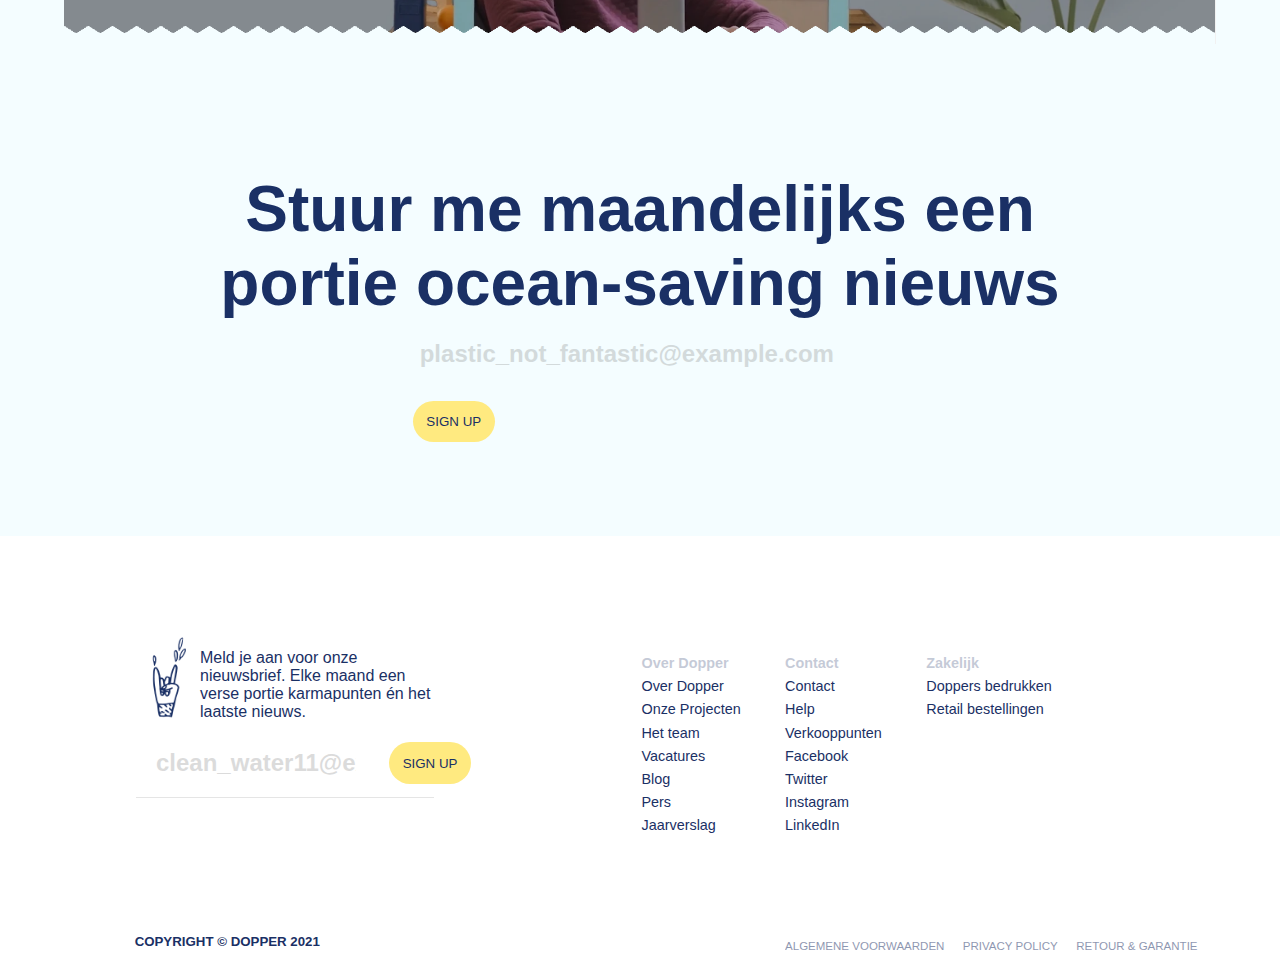
==== commit ab0b7546: "Add files via upload" ====
--- a/index.html
+++ b/index.html
@@ -6,157 +6,296 @@
   <meta name="viewport" content="width=device-width, initial-scale=1.0">
   <meta http-equiv="X-UA-Compatible" content="ie=edge">
   <title>Dopper</title>
+  <link href="//db.onlinewebfonts.com/c/4443b611d51ff971972892a2ade08240?family=Gilroy-Thin" rel="stylesheet" type="text/css"/>
   <link rel="stylesheet" href="css/style.css">
 </head>
 
 <body>
 
-    <header>
-      <img class="logo" src="images/logodopper.png" alt="">
-      <button class="menu" type="button" name="button"><img src="images/hamburgermenu.png" alt=""></button>
-      <nav class="hammenu">
+  <header>
+    <img src="images/logodopper.png" alt="">
+    <!-- <button class="menu" type="button" name="button"><img src="images/hamburgermenu.png" alt=""></button> -->
+    <nav>
+      <ul>
+        <li><a href="#">Home</a></li>
+        <li><a href="#">Shop</a></li>
+        <li><a href="#">Onze Missie</a></li>
+        <li><a href="#">Zakelijk</a></li>
+        <li><a href="#">Projecten</a></li>
+      <!-- <div class="dropdown-content">
+        <a href="#">Link 1</a>
+        <a href="#">Link 2</a>
+        <a href="#">Link 3</a> -->
+      <!-- </div> -->
+
+        <li><a href="#">Blog</a></li>
+      </ul>
+    </nav>
+<nav>
+  <ul>
+    <li><a href="#">Join our wave</a><img src="images/pijl.png" alt=""></li>
+    <li><a href="#">nl<img src="images/vlag.png" alt=""></a></li>
+  </ul>
+</nav>
+
+<button type="button" name="button"></button>
+
+  </header>
+
+
+  <main>
+
+    <div class="dropdown">
+      <button class="dropbtn">Dropdown</button>
+      <div class="dropdown-content">
+        <a href="#">Link 1</a>
+        <a href="#">Link 2</a>
+        <a href="#">Link 3</a>
+      </div>
+    </div>
+
+    <img class="help" src="images/help.png" alt="">
+
+
+
+    <!-- section1 -->
+
+    <section>
+      <img src="images/gif.gif" alt="">
+      <h1>Maak kennis met de herbruikbare fles die wegwerpwater flesjes overbodig maakt.</h1>
+      <a href="detailpagina.html">ONTDEK ONZE FLESSEN</a>
+    </section>
+
+    <!-- section2 -->
+
+    <section>
+      <article>
+        <h2>40</h2>
+        <h3>flessen</h3>
+        <img src="images/superfles.png" alt="">
+        <p>Een Dopper-fles voorkomt dat 40 wegwerpflessen in onze oceanen belanden.</p>
+      </article>
+      <article>
+        <h2>125</h2>
+        <h3>miljoen kg</h3>
+        <img src="images/vuist.png" alt="">
+        <p>Zoveel plastic wil Dopper uit onze oceanen weghouden.</p>
+      </article>
+      <article>
+        <h2>30</h2>
+        <h3>blije vissen</h3>
+        <img src="images/vis.png" alt="">
+        <p>Springen een gat in de lucht wanneer jij kiest voor een herbruikbare waterfles.</p>
+      </article>
+
+    </section>
+
+    <!-- section3 -->
+
+    <section>
+      <img src="images/insulated.png" alt="">
+      <article>
+        <h2>Nieuwe Dopper Insulated.</h2>
+        <p>De oceanen redden. Het is een missie die 365 dagen per jaar doorgaat. Want het maakt de wegwerpwaterflessen die onze oceanen vervuilen niet uit of het buiten bloedheet of ijskoud is. En, vanaf nu, jou ook niet meer.</p>
+        <p>Dankzij de nieuwe Dopper Insulated. Deze dubbelwandige, geïsoleerde fles houdt je water 9 uur warm of 24 uur koud. En helpt je onze oceanen redden. Het. Hele. Jaar.</p>
+        <p>Eén fles. Alle seizoenen.</p>
+        <a href="#">Koop nu</a>
+      </article>
+    </section>
+
+    <!-- section4 -->
+
+    <section>
+      <article>
+        <img src="images/samen.png" alt="">
+        <p>Éen fles. Alle seizoenen. Geen probleem.</p>
+        <a href="detailpagina.html">KOOP NU</a>
+      </article>
+
+      <article>
+        <img src="images/creeer.png" alt="">
+        <p>Kies jouw kleur, jouw patroon, jouw tekst.</p>
+        <a href="detailpagina.html">CREËER JE EIGEN DOPPER</a>
+      </article>
+    </section>
+
+    <!-- section5 -->
+
+    <!-- <section>
+      <h2>Onze projecten</h2>
+      <p>Elke verkochte fles draagt bij aan Doppers projecten. Benieuwd hoe we een impact maken?</p>
+      <a href="#">Lees verder</a>
+      <article id="slider-container">
+        <ul id="slider-scroller">
+          <li class="slider-item"><img src="images/slider1.png" /></li>
+          <li><img src="images/slider2.png" /></li>
+          <li><img src="images/slider3.png" /></li>
+          <li><img src="images/slider4.png" /></li>
+          <li><img src="images/slider5.png" /></li>
+          <li><img src="images/slider6.png" /></li>
+          <li><img src="images/slider7.png" /></li>
+          <li><img src="images/slider8.png" /></li>
+          <li><img src="images/slider9.png" /></li>
+          <li><img src="images/slider10.png" /></li>
+        </ul>
+      </article>
+
+      <article>
         <ul>
-          <li class="nav__item"><a href="#">Home</a></li>
-          <li class="nav__item"><a href="#">Shop</a></li>
-          <li class="nav__item"><a href="#">Onze Missie</a></li>
-          <li class="nav__item"><a href="#">Zakelijk</a></li>
-          <li class="nav__item"><a href="#">Projecten</a></li>
-          <li class="nav__item"><a href="#">Blog</a></li>
+          <li><img src="images/slide1.png" /></li>
+          <li><img src="images/slide2.png" /></li>
+          <li><img src="images/slide3.png" /></li>
+          <li><img src="images/slide4.png" /></li>
+          <li><img src="images/slide5.png" /></li>
+          <li><img src="images/slide6.png" /></li>
+          <li><img src="images/slide7.png" /></li>
+          <li><img src="images/slide8.png" /></li>
+          <li><img src="images/slide9.png" /></li>
+          <li><img src="images/slide10.png" /></li>
         </ul>
-      </nav>
-    </header>
-
-
-  <main>
-
-    <img class="help" src="images/help.png" alt="">
-
-    <section>
-      <img src="images/homevideo.jpg" alt="">
-      <h1>Maak kennis met de herbruikbare fles die wegwerpwater flesjes overbodig maakt.</h1>
-      <button type="button" name="button">ONTDEK ONZE FLESSEN</button>
-    </section>
-
-
-  <section>
-    <article>
-      <h2>40</h2>
-      <h3 >flessen</h3>
-      <img class="superfles" src="images/superfles.png" alt="">
-      <p >Een Dopper-fles voorkomt dat 40 wegwerpflessen in onze oceanen belanden.</p>
-    </article>
-    <article>
-      <h2>125</h2>
-      <h3 >miljoen kg</h3>
-      <img src="images/vuist.png" alt="">
-      <p >Zoveel plastic wil Dopper uit onze oceanen weghouden.</p>
-    </article>
-    <article>
-      <h2>30</h2>
-      <h3>blije vissen</h3>
-      <img src="images/vis.png" alt="">
-      <p >Springen een gat in de lucht wanneer jij kiest voor een herbruikbare waterfles.</p>
-    </article>
-
+
+      </article>
+    </section> -->
+
+    <!-- section6 -->
+
+    <section>
+      <h2>New splash</h2>
+      <p>Op zoek naar goed (lees: ocean-saving) nieuws?</p>
+      <a href="#">Koop nu</a>
+    </section>
+
+    <!-- section7 -->
+
+    <section>
+      <article>
+        <img src="images/flessenopeenrij.png" alt="">
+        <h4>30 OKTOBER 2020</h4>
+        <h3>Dopper presenteert: de perfecte (plasticvervuiling-bestrijdende) fles voor dit seizoen. En elk seizoen erna.</h3>
+      </article>
+
+      <article>
+        <img src="images/prijs.png" alt="">
+        <h4>27 OKTOBER 2020</h4>
+        <h3>De Dopper Original: waarom we een fles maakten tegen plasticvervuiling – van plastic </h3>
+
+      </article>
+
+      <article>
+        <img src="images/flessenoptafel.png" alt="">
+        <h4>20 NOVEMBER 2020</h4>
+        <h3>De lichtpuntjes van 2020: vijf keer goed nieuws voor onze oceanen</h3>
+
+      </article>
+
+      <article>
+        <img src="images/kinderen.png" alt="">
+        <h4>20 NOVEMBER 2020</h4>
+        <h3>Deze helden zorgen voor miljoenen kilo’s minder wegwerpplastic!</h3>
+
+      </article>
+
+      <article>
+        <img src="images/rijspullen.png" alt="">
+        <h4>14 DECEMBER 2020</h4>
+        <h3>Deze ideeën zorgen voor miljoenen kilo’s minder wegwerpplastic</h3>
+      </article>
+
+      <article>
+        <img src="images/strand.jpg" alt="">
+        <h4>23 NOVEMBER 2020</h4>
+        <h3>8 duurzame cadeaus om 2020 een beetje beter te maken. Kunnen we wel gebruiken.</h3>
+      </article>
+
+    </section>
+
+    <section>
+      <h2>Geïnteresseerd in onze flessen?</h2>
+      <a href="detailpagina">SHOP NU</a>
+
+      <img src="images/videofoto.png" alt="">
+
+      </video>
+
+    </section>
+
+    <section>
+    <h2>Stuur me maandelijks een portie ocean-saving nieuws</h2>
+    <form class="" action="index.html" method="post">
+      <input type="email" id="email" name="email" placeholder="plastic_not_fantastic@example.com">
+      <input type="submit" value="SIGN UP">
+    </form>
   </section>
 
-
+  </main>
+
+  <footer>
+    <section>
+      <img src="images/hand.png" alt="">
+      <p>Meld je aan voor onze nieuwsbrief. Elke maand een verse portie karmapunten én het laatste nieuws.</p>
+      <form class="" action="index.html" method="post">
+        <input type="email" id="email" name="email" placeholder="clean_water11@example.com">
+      <input type="submit" value="SIGN UP">
+      </section>
+    <ul>
+      <li>
+        <h4>Over Dopper</h4>
+      </li>
+      <li><a href="#">Over Dopper</a></li>
+      <li><a href="#">Onze Projecten</a></li>
+      <li><a href="#">Het team</a></li>
+      <li><a href="#">Vacatures</a></li>
+      <li><a href="#">Blog</a></li>
+      <li><a href="#">Pers</a></li>
+      <li><a href="#">Jaarverslag</a></li>
+    </ul>
+      <ul>
+        <li>
+          <h4>Contact</h4>
+        </li>
+        <li><a href="#">Contact</a></li>
+        <li><a href="#">Help</a></li>
+        <li><a href="#">Verkooppunten</a></li>
+        <li><a href="#">Facebook</a></li>
+        <li><a href="#">Twitter</a></li>
+        <li><a href="#">Instagram</a></li>
+        <li><a href="#">LinkedIn</a></li>
+      </ul>
+      <ul>
+        <li>
+          <h4>Zakelijk</h4>
+        </li>
+        <li><a href="#">Doppers bedrukken</a></li>
+        <li><a href="#">Retail bestellingen</a></li>
+      </ul>
+
+      <h5>COPYRIGHT © DOPPER 2021</h5>
+      <ul class="check">
+        <li>ALGEMENE VOORWAARDEN</li>
+        <li>PRIVACY POLICY</li>
+        <li>RETOUR & GARANTIE</li>
+      </ul>
+  </footer>
+
+  <script src="./js/dopper.js"></script>
+</body>
+
+<!-- <section>
+  <img src="images/hand.png" alt="">
+  <p>Meld je aan voor onze nieuwsbrief. Elke maand een verse portie karmapunten én het laatste nieuws.</p>
+  <form class="" action="index.html" method="post">
+    <input type="email" id="email" name="email" placeholder="plastic_not_fantastic@example.com">
+    <input type="submit"> </form>
+</section>
 <section>
-  <article class="insulated">
-    <img src="images/insulated.png" alt="">
+  <article>
+    <h4>Over Dopper</h4>
+    <li>Over Dopper</li>
+    <li>Onze Projecten</li>
+    <li>Het team</li>
+    <li>Vacatures</li>
+    <li>Blog</li>
+    <li>Pers</li>
+    <li>Jaarverslag</li>
   </article>
-  <article class="insulated">
-    <h2>Nieuwe Dopper Insulated.</h2>
-    <p>De oceanen redden. Het is een missie die 365 dagen per jaar doorgaat. Want het maakt de wegwerpwaterflessen die onze oceanen vervuilen niet uit of het buiten bloedheet of ijskoud is. En, vanaf nu, jou ook niet meer.</p>
-    <p>Dankzij de nieuwe Dopper Insulated. Deze dubbelwandige, geïsoleerde fles houdt je water 9 uur warm of 24 uur koud. En helpt je onze oceanen redden. Het. Hele. Jaar.</p>
-    <p>Eén fles. Alle seizoenen.</p>
-  </article>
-</section>
-
-<section>
-   <img src="images/samen.png" alt="">
-   <p>Éen fles. Alle seizoenen. Geen probleem.</p>
-   <button  type="button" name="button">KOOP NU</button>
- </section>
-
- <section >
-   <img src="images/creeer.png" alt="">
-   <p >Kies jouw kleur, jouw patroon, jouw tekst.</p>
-   <button type="button" name="button">CREËER JE EIGEN DOPPER</button>
-
- </section>
-
-<section>
-  <h2>Onze projecten</h2>
-  <p>Elke verkochte fles draagt bij aan Doppers projecten. Benieuwd hoe we een impact maken?</p>
-  <link rel="stylesheet" href="/css/master.css">
-
-
- </section>
-
- <section>
-  <h2>New splash</h2>
-  <p>Op zoek naar goed (lees: ocean-saving) nieuws?</p>
-  <link rel="stylesheet" href="/css/master.css">
-</section>
-
-<section>
- <article class="splash">
-  <img src="images/flessenopeenrij.png" alt="">
-  <h2>30 oktober 2020</h2>
-  <p>Dopper presenteert: de perfecte (plasticvervuiling-bestrijdende) fles voor dit seizoen. En elk seizoen erna.</p>
-</article>
-
-  <article class="splash">
-    <img src="images/vrouw.png" alt="">
-    <h2>30 oktober 2020</h2>
-    <p>Dopper presenteert: de perfecte (plasticvervuiling-bestrijdende) fles voor dit seizoen. En elk seizoen erna.</p>
-
-  </article>
-
-  <article class="splash">
-    <img src="images/vrouwen.png" alt="">
-    <h2>30 oktober 2020</h2>
-    <p>Dopper presenteert: de perfecte (plasticvervuiling-bestrijdende) fles voor dit seizoen. En elk seizoen erna.</p>
-
-  </article>
-
-  <article class="splash">
-    <img src="images/man.png" alt="">
-    <h2>30 oktober 2020</h2>
-    <p>Dopper presenteert: de perfecte (plasticvervuiling-bestrijdende) fles voor dit seizoen. En elk seizoen erna.</p>
-
-  </article>
-
-  <article class="splash">
-    <img src="images/manenvrouw.png" alt="">
-    <h2>30 oktober 2020</h2>
-    <p>Dopper presenteert: de perfecte (plasticvervuiling-bestrijdende) fles voor dit seizoen. En elk seizoen erna.</p>
-  </article>
-
-
-</section>
-
- <!-- <section>
-   <h5>Geïnteresseerd in onze flessen?</h5>
-   <button  type="button" name="button"></button>
-
-   <video src="videofile.ogg" autoplay poster="posterimage.jpg">
-
-  </video>
-
 </section> -->
-
-
-
-</main>
-
-<script src="./js/dopper.js">
-
-</script>
-
-<footer>
-
-</footer>
-
- </body>
--- a/css/style.css
+++ b/css/style.css
@@ -4,83 +4,199 @@
   max-width: 100%;
 }
 
-body {
-  color: #1A3065;
-  background-color: #F4FDFF;
-  font-family: sans-serif;
+
+/* @font-face {font-family: "Gilroy-Thin";
+src: url("//db.onlinewebfonts.com/t/4443b611d51ff971972892a2ade08240.eot");
+\src: url("//db.onlinewebfonts.com/t/4443b611d51ff971972892a2ade08240.eot?#iefix") format("embedded-opentype"),
+url("//db.onlinewebfonts.com/t/4443b611d51ff971972892a2ade08240.woff2") format("woff2"),
+url("//db.onlinewebfonts.com/t/4443b611d51ff971972892a2ade08240.woff") format("woff"),
+url("//db.onlinewebfonts.com/t/4443b611d51ff971972892a2ade08240.ttf") format("truetype"),
+url("//db.onlinewebfonts.com/t/4443b611d51ff971972892a2ade08240.svg#Gilroy-Thin") format("svg"); } */
+
+@font-face {
+
+}
+
+
+  body {
+    color: #1A3065;
+    background-color: #F4FDFF;
+    font-family: "Gilroy-Thin", sans-serif;
+  }
+
+/* Begin header */
+
+header:nth-of-type(1) img {
+  height: 1.5em;
+  margin: 1.5em 0 0 15%;
+}
+
+ header:nth-of-type(1) nav ul li a img{
+  height: 1.5em;
+  margin: 0 0 0 0.5em;
+}
+
+header:nth-of-type(1) img:hover {
+  -webkit-transform: scale(1.1);
+  transform: scale(1.1);
 }
 
 header {
   position: fixed;
-  display: flex;
+  display: grid;
+  grid-template-columns: 1fr 2fr 1fr;
   width: 100%;
-  border-bottom: 0.09em solid white;
-  top: 0px;
-  z-index: 10;
+  height: 4.5em;
+  background-color: white;
+  border-bottom: 1px solid rgba(26,48,101,.1);
+  z-index: 100;
+}
+
+nav ul {
+  list-style-type: none;
 }
 
 nav li a {
-  position: relative;
-  color: #1A3065;
-  font-family: sans-serif;
-  font-size: 1.8em;
+  display: flex;
+  color: #1A3065;
+  margin: 2em 1.6em 0 0;
+  font-size: 0.9em;
+  font-weight: bold;
   text-decoration: none;
-  line-height: 1em;
-  left: 1em;
-  top: 2em;
-}
-
-main section:nth-of-type(1) h1  {
+}
+
+li {
+  float: left;
+}
+
+nav ul:hover > li {
+  opacity: 0.5;
+}
+
+nav ul li:hover {
+  opacity: 1;
+}
+
+nav ul li a:hover {
+  border-bottom: 0.3em solid #FFEA80;
+}
+
+header button {
+  height: 3em;
+  width: 3em;
+  margin: 1em;
+  background-color: #1A3065;
+  color: white;
+  padding: 1em;
+  display: none;
+}
+
+@media screen and (max-width: 760px) {
+  nav {
+    display: none;
+  }
+
+  header {
+   grid-template-columns: 1fr 2fr 4em;
+  }
+
+  header button {
+    display: inline-grid;
+    grid-column: 3;
+  }
+
+  .showClose {
+  background-image: url("https://ljc-dev.github.io/testing0/ham-close.svg");
+}
+
+.navbar {
   position: absolute;
-  top: 2.5em;
+  top: 0;
+  left: 0;
+  background: black;
+  width: 100vw;
+  height: 100vh;
+  overflow: hidden;
+  color: white;
+  /* hide the menu above the screen by default */
+  transform: translateY(-100%);
+  /* transition adds a little animation when sliding in and out the menu */
+  transition: transform 0.2s ease;
+}
+
+.showNav {
+  /* show the menu */
+  transform: translateY(0);
+}
+
+}
+
+button {
+  border: none;
+  border-radius: 3em;
+  font-size: 0.8em;
+  background-color: #FFEA80;
+  color: #1A3065;
+  padding: 1.5em;
+}
+
+/* Einde header */
+
+/* Begin section1 */
+main section:nth-of-type(1) {
+  display: flex;
+  justify-content: center;
+}
+
+main section:nth-of-type(1) h1 {
+  position: absolute;
+  top: 25%;
   text-align: center;
-  width: 8em;
   color: white;
-  font-size: 3em;
-  line-height: 1.1em;
+  font-size: 7vw;
   z-index: 1;
 }
 
-main section:nth-of-type(1) img  {
-  position: relative;
-  height: 100%;
-  width: 100%;
-}
-
-main section:nth-of-type(1) button {
+main section:nth-of-type(1) img {
+  width: 100vw;
+  height: 100vh;
+}
+
+main section:nth-of-type(1) a {
+  border: none;
+  border-radius: 3em;
+  font-size: 0.8em;
+  background-color: #FFEA80;
+  color: #1A3065;
+  padding: 1.5em;
   position: absolute;
   top: 42em;
-  left: 7em;
-  border: none;
-  border-radius: 2em;
-  background-color: #FFEA80;
-  color: #1A3065;
-  padding: 1em;
   z-index: 2;
-}
-
-main section:nth-of-type(1) ul {
-
-}
-
+  text-decoration: none;
+}
+
+/* section2 */
 main section:nth-of-type(2) {
-  position: relative;
+  margin: 0 10% 5em 10%;
   display: flex;
   flex-wrap: wrap;
 }
 
-
-
-
-article {
-  position: relative;
-  flex-basis:15em;
+main section:nth-of-type(2) article {
+  position: relative;
+  min-width: 8em;
+  max-width: 25em;
+  flex-basis: 15em;
   flex-grow: 1;
-  display:flex;
-  margin-left: 1.5em;
-  margin-right: 1.5em;
-  margin-top: 6em;
-
+  display: flex;
+  margin: 6em 1.5em 2em 1.5em;
+}
+
+main section:nth-of-type(2) img {
+  position: relative;
+  top: -1.5em;
+  left: 1em;
+  width: 8em;
 }
 
 main section:nth-of-type(2) h2 {
@@ -97,13 +213,6 @@
   font-size: 1em;
 }
 
-main section:nth-of-type(2) img {
-  position: relative;
-  top: -1.5em;
-  left: 0;
-  width: 8em;
-}
-
 main section:nth-of-type(2) p {
   position: absolute;
   left: 0;
@@ -111,200 +220,817 @@
   font-size: 1em;
 }
 
+/* section3 */
 main section:nth-of-type(3) {
-  position: relative;
   display: flex;
   flex-wrap: wrap;
+  justify-content: center;
   background-color: #97d7db;
   color: white;
-  top: 8em;
-  height: 55em;
-}
-
-.insulated {
-  position: relative;
-  /* flex-basis:15em;
-  flex-grow: 1; */
-  display:flex;
-  /* margin-left: 1.5em;
-  margin-right: 1.5em;
-  margin-top: 6em; */
+  top: 10em;
+}
+
+main section:nth-of-type(3) article {
+  display: flex;
+  flex-direction: column;
+  width: 40%;
+  order: 1;
+  margin: 0;
 }
 
 main section:nth-of-type(3) img {
-  position: relative;
-  width: 15em;
-  margin-left: 2em;
-  margin-top: 2em;
-
-}
-
-
-
-
+  height: 20em;
+  margin: 4em 2em 2em 2em;
+  order: 2;
+}
 
 main section:nth-of-type(3) h2 {
-  position: relative;
-  left: 0em;
+  font-size: 2.5em;
+  margin: 2em 0 0.5em 0;
+}
+
+main section:nth-of-type(3) p {
+  font-size: 1.2em;
+  max-width: 25em;
+  margin: 0 0 1em 0;
+}
+
+main section:nth-of-type(3) a {
+  color: white;
+  text-decoration: none;
+  margin: 2em 0;
+}
+
+@media screen and (max-width: 760px) {
+  main section:nth-of-type(3) {
+    flex-direction: column;
+    justify-content: center;
+  }
+
+  main section:nth-of-type(3) article {
+    order: 2;
+    width: 90%;
+    margin-left: 5%;
+    margin-right: 5%;
+  }
+
+  main section:nth-of-type(3) img {
+    justify-content: center;
+    width: 30em;
+    height: auto;
+    margin: 0;
+  }
+
+  main section:nth-of-type(3) h2 {
+    margin-top: 0;
+  }
+
+  main section:nth-of-type(3) p {
+    max-width: 100%;
+  }
+}
+
+/* section4 */
+main section:nth-of-type(4) {
+  display: flex;
+  flex-wrap: wrap;
+  justify-content: center;
+  max-width: 95%;
+  margin: 4em 0 8em 0;
+}
+
+main section:nth-of-type(4) article {
+  position: relative;
+  width: 45%;
+  display: flex;
+  flex-wrap: wrap;
+}
+
+main section:nth-of-type(4) article:nth-of-type(1){
+  background-color: #F2DD7A;
+  left: 2em;
+}
+
+main section:nth-of-type(4) article:nth-of-type(2) {
+  background-color: #1A3065;
+  left: -3em;
+  top: 5em;
+  z-index: 2;
+}
+
+main section:nth-of-type(4) img {
+  width: 100%;
+}
+
+main section:nth-of-type(4) p {
+  position: relative;
+  margin: 1em 2em 1em 2em;
+  font-size: 1.3em;
+  font-weight: bold;
   top: 0;
-  font-size: 1.6em;
-}
-
-main section:nth-of-type(3) p {
-  position: relative;
-  margin: 2em;
-  font-size: 1em;
-}
-
-main section:nth-of-type(4) {
-  position: relative;
+  z-index: 10;
+}
+
+main section:nth-of-type(4) a {
+  border: none;
+  border-radius: 3em;
+  font-size: 0.8em;
   background-color: #FFEA80;
-  height: 60em;
-  left: 0;
-  top: 7em;
-  z-index: 1;
-}
-
-main section:nth-of-type(4) img {
-  position: absolute;
-}
-
-main section:nth-of-type(4) p {
-  position: relative;
-  margin: 2em;
-  font-size: 1.5em;
-  top: 30em;
-}
-
+  color: #1A3065;
+  padding: 1.5em;
+  margin: 0 0 1em 3em;
+  padding: 0.7em 1em;
+  z-index: 2;
+  text-decoration: none;
+}
+
+main section:nth-of-type(4) article:nth-of-type(2) p {
+  color: white;
+}
+
+@media screen and (max-width: 760px) {
+  main section:nth-of-type(4){
+    margin: 0;
+  }
+
+  main section:nth-of-type(4) article{
+    position: relative;
+    margin: 0;
+    width: 90vw;
+  }
+
+main section:nth-of-type(4) article:nth-of-type(1) {
+    left: 0;
+    margin-right: 10%;
+  }
+
+main section:nth-of-type(4) article:nth-of-type(2) {
+    top: -1em;
+    right: 0;
+    margin-left: 10%;
+  }
+
+  main section:nth-of-type(4) p {
+    margin-top: 20%;
+    margin-right: 5em;
+  }
+  }
+
+/* section5 */
 main section:nth-of-type(5) {
-  position: relative;
-  background-color: #1A3065;
-  height: 20em;
-  top: 30em;
-  z-index: 2;
-}
-
-main section:nth-of-type(5) img {
-  position: absolute;
-  right: 0;
-
-}
-
-main section:nth-of-type(6) {
-  position: relative;
   background-color: #97d7db;
   color: white;
-  top: 45em;
+  margin-top: 5em;
+  /* overflow: hidden; */
+  display: flex;
+  flex-direction: column;
+  justify-content: center;
+}
+
+main section:nth-of-type(5) h2 {
+  text-align: center;
+  margin: 1em;
+  margin-bottom: 0;
+  font-size: 3.5em;
+  top: 1em;
+}
+
+main section:nth-of-type(5) p {
+  text-align: center;
+  font-size: 1.2em;
+  margin: 1em;
+}
+
+main section:nth-of-type(5) a {
+  border: none;
+  border-radius: 3em;
+  font-size: 0.8em;
+  background-color: #FFEA80;
+  color: #1A3065;
+  padding: 1.5em;
+  margin: 0 0 1em 3em;
+  padding: 0.7em 1em;
+  z-index: 2;
+  text-decoration: none;
+}
+
+main section:nth-of-type(5) article {
+  width: 200%;
+  overflow: hidden;
+  display: flex
+}
+
+main section:nth-of-type(5) ul {
+  position: relative;
+  height: 20em;
+  margin-bottom: 2em;
+  display: flex;
+  /* width: 100%; */
+  animation: bannermove 50s linear infinite alternate-reverse;
+}
+
+main section:nth-of-type(5) article:nth-of-type(2) {
+  align-items: flex-end;
+}
+
+main section:nth-of-type(5)li {
+  margin: 1em;
+  width: 10em;
+  box-shadow: 2px 2px 8px #8a8a8a;
+  align-items: flex-end;
+}
+
+@keyframes bannermove {
+  from {
+    left: 0px;
+  }
+
+  to {
+    right: -2700px
+  }
+}
+
+/* section6 */
+main section:nth-of-type(6) {
+  display: flex;
+  flex-direction: column;
+  justify-content: center;
 }
 
 main section:nth-of-type(6) h2 {
-  position: relative;
   text-align: center;
-  font-size: 2.5em;
-  top: 1em;
+  font-size: 6vw;
+  margin: 1em 0 .3em 0;
 }
 
 main section:nth-of-type(6) p {
-  position: relative;
   text-align: center;
   font-size: 1em;
+  margin-bottom: 1.5em;
+}
+
+main section:nth-of-type(6) a {
+  border: none;
+  border-radius: 3em;
+  font-size: 0.8em;
+  background-color: #FFEA80;
+  color: #1A3065;
+  padding: 1.5em;
+  margin: 0 0 1em 3em;
+  padding: 0.7em 1em;
+  z-index: 2;
+  text-decoration: none;
+}
+
+/* section7 */
+main section:nth-of-type(7) {
+  display: flex;
+  flex-wrap: wrap;
+  justify-content: center;
+  margin: 0;
+  margin-left: 5%;
+  margin-right: 5%;
+}
+
+main section:nth-of-type(7) article {
+  position: relative;
+  display: flex;
+  flex-wrap: wrap;
+  margin: 3em;
+  width: 40%;
+}
+
+main section:nth-of-type(7) img {
+  -webkit-transform: scale(1);
+  transform: scale(1);
+  -webkit-transition: .3s ease-in-out;
+  transition: .3s ease-in-out;
+}
+
+main section:nth-of-type(7) img:hover {
+  -webkit-transform: scale(0.9);
+  transform: scale(0.9);
+}
+
+main section:nth-of-type(7) h3 {
+  position: relative;
+  top: 1em;
+  font-size: 1.5em;
+  margin-left: 0;
+}
+
+main section:nth-of-type(7) h4 {
+  position: relative;
+  top: 1em;
+  left: 0;
+  margin-left: 0;
+}
+
+/* section8 */
+main section:nth-of-type(8) {
+  display: flex;
+  flex-direction: column;
+  justify-content: center;
+}
+
+main section:nth-of-type(8) h2 {
+  font-size: 5vw;
+  margin-top: 2em;
+  margin-left: 15%;
+  margin-right: 15%;
+  /* width: 15em; */
+  text-align: center;
+}
+
+main section:nth-of-type(8) a {
+  border: none;
+  border-radius: 3em;
+  font-size: 0.8em;
+  background-color: #FFEA80;
+  color: #1A3065;
+  padding: 1.5em;
+  padding: 0.7em 1em;
+  z-index: 2;
+  text-decoration: none;
+}
+
+main section:nth-of-type(8) button {
+  border: none;
+  border-radius: 2em;
+  background-color: #FFEA80;
+  color: #1A3065;
+  padding: 1em;
+  margin-top: 1em;
+  margin-bottom: 5em;
+}
+
+main section:nth-of-type(8) img {
+  top: 12em;
+}
+
+/* section9 */
+main section:nth-of-type(9) {
+  display: flex;
+  flex-direction: column;
+  justify-content: center;
+}
+
+main section:nth-of-type(9) h2 {
+  font-size: 5vw;
+  font-weight: bold;
+  width: 13em;
+  text-align: center;
+  margin-top: 2em;
+  margin-bottom: 1em;
+}
+
+main section:nth-of-type(9) button {
+  top: 10em;
+  left: 15em;
+  border: none;
+  border-radius: 2em;
+  background-color: #FFEA80;
+  color: #1A3065;
+  padding: 1em;
+  z-index: 3;
+}
+
+main section:nth-of-type(9) form {
+  top: 20em;
+  display: flex;
+  width: 50%;
+  border-bottom: 0.1em solid rgba(0, 0, 0, 0.1);
+}
+
+input[type=email] {
+  width: 100%;
+  padding: 12px 20px;
+  margin: 8px 0;
+  box-sizing: border-box;
+  border: none;
+  /* border-bottom: 2px solid grey; */
+  background-color: #F4FDFF;
+  color: #1A3065;
+  opacity: 0.25;
+  font-weight: bold;
+  font-size: 1.5em;
+}
+
+input[type=submit] {
+  border: none;
+  border-radius: 2em;
+  background-color: #FFEA80;
+  color: #1A3065;
+  padding: 1em;
   margin: 1em;
-  top: 2em;
-}
-
-main section:nth-of-type(7) {
-  position: relative;
-  top: 50em;
-}
-
-main section:nth-of-type(7) h2 {
-  position: relative;
-  text-align: center;
-  font-size: 2.5em;
-  top: 1em;
-}
-
-main section:nth-of-type(7) p {
-  position: relative;
-  text-align: center;
+}
+
+
+
+/* detailpagina section1*/
+
+#detailpagina main section:nth-of-type(1) {
+  margin: 0;
+  /* display: flex;
+  flex-wrap: wrap; */
+  width: 100vw;
+  height: 100vh;
+}
+
+#detailpagina main section:nth-of-type(1) img {
+  height: 25em;
+  width: auto;
+  margin: 30% 40% 10% 12%;
+
+}
+
+/* #detailpagina main section:nth-of-type(1) article:nth-of-type(1) img {
+	display: block;
+	opacity: 100;
+	bottom: auto;
+	position: relative;
+	width: 85vw;
+} */
+
+#detailpagina main section:nth-of-type(1) article:nth-of-type(1) ul {
+	display: flex;
+  flex-direction: column;
+  position: absolute;
+	padding: 0em;
+	margin-top: 15em;
+  margin-left: 1em;
+  list-style-type: none;
+}
+
+#detailpagina main section:nth-of-type(1) article:nth-of-type(1) ul li {
+	position: relative;
+	margin: .5em;
+}
+
+#detailpagina main section:nth-of-type(1) article:nth-of-type(1) ul img {
+	width: 2em;
+	height: auto;
+	cursor: pointer;
+}
+
+#detailpagina main section:nth-of-type(1) article:nth-of-type(1) ul img:hover {
+	border: 1px black solid;
+}
+
+.eersteFoto {
+	border: 1px black solid;
+}
+
+#detailpagina main section:nth-of-type(1) article:nth-of-type(1) {
+  width: 60%;
+  background-color: #19202b;
+
+  display: flex;
+}
+
+#detailpagina main section:nth-of-type(1) article:nth-of-type(1) p {
+  display: none;
+}
+
+#detailpagina main section:nth-of-type(1) article:nth-of-type(2) {
+  width: 40%;
+  background-color: #8C9095;
+  color: white;
+  padding: 12em 1em 0 3em;
+  overflow: scroll;
+}
+
+/* #detailpagina main section:nth-of-type(1) article:nth-of-type(2) span {
+  display: none;
+} */
+
+#detailpagina main section:nth-of-type(1) article:nth-of-type(2) ul {
+  display: none;
+}
+
+#detailpagina main section:nth-of-type(1) h2 {
+  font-size: 3em;
+  width: 100%;
+}
+
+#detailpagina main section:nth-of-type(1) p {
+  margin-top: 2em;
+}
+
+#detailpagina main section:nth-of-type(1) form {
+  border: none;
+  margin: 1.5em 10% 10em 0;
+}
+
+#detailpagina main section:nth-of-type(1) form label {
+  font-size: 1.5em;
+  font-weight: bold;
+}
+
+#detailpagina main section:nth-of-type(1) form p {
+  margin-top: 0.5em;
+  font-size: 0.8em;
+}
+
+#detailpagina main section:nth-of-type(1) button:nth-of-type(1) {
+  background-color: white;
+  margin-right: 1em;
+  margin-top: 1em;
+}
+
+#detailpagina main section:nth-of-type(1) article:nth-of-type(3) {
+  display: none;
+}
+
+@media screen and (max-width: 1022px) {
+  #detailpagina main section:nth-of-type(1){
+    flex-direction: column;
+  }
+
+  #detailpagina main section:nth-of-type(1) article:nth-of-type(1) {
+    flex-direction: column;
+    top: 0;
+    order: 2;
+    width: 100vw;
+}
+
+  #detailpagina main section:nth-of-type(1) article:nth-of-type(1) p {
+    display: flex;
+    color: white;
+    margin: 2em 1em;
+  }
+
+  #detailpagina main section:nth-of-type(1) article:nth-of-type(2) {
+    position: relative;
+    overflow: hidden;
+    order: 1;
+    width: 100vw;
+    top: 0;
+    padding: 0;
+  }
+
+  #detailpagina main section:nth-of-type(1) article:nth-of-type(2) span {
+    display: inline;
+    margin: 2em;
+  }
+
+  #detailpagina main section:nth-of-type(1) article:nth-of-type(2) ul {
+    display: inline;
+  }
+
+  #detailpagina main section:nth-of-type(1) h2 {
+    padding: 3em 0 0 1em;
+    font-size: 2em;
+    width: 100%;
+  }
+
+
+  #detailpagina main section:nth-of-type(1) article:nth-of-type(2) p {
+    display: none;
+  }
+
+  #detailpagina main section:nth-of-type(1) form {
+    display: none;
+  }
+
+  #detailpagina main section:nth-of-type(1) form label {
+    display: none;
+  }
+
+  #detailpagina main section:nth-of-type(1) article:nth-of-type(3) {
+    position: fixed;
+    display: inline;
+    width: 100vw;
+    height: 6vh;
+    padding: 0 0.5em 0.5em 0.5em;
+    background-color: #8C9095;
+    z-index: 20;
+    bottom: 0;
+  }
+
+    #detailpagina main section:nth-of-type(1) article:nth-of-type(3) button{
+      width: 45%;
+    }
+
+    #detailpagina main section:nth-of-type(1) article:nth-of-type(3) button:nth-of-type(1)  {
+      width: 4em;
+    }
+
+}
+
+
+/* detailpagina section2*/
+
+#detailpagina main section:nth-of-type(2){
+  display: flex;
+  flex-wrap: wrap;
+  flex-direction: row-reverse;
+  max-height: 45em;
+  margin: 10em 5% 3em 5%;
+}
+
+#detailpagina main section:nth-of-type(2) article {
+  flex-direction: column;
+  max-width: 45%;
+  max-height: 45em;
+  overflow: scroll;
+  left: 0;
+  margin: 0;
+}
+
+#detailpagina main section:nth-of-type(2) ul{
+  position: relative;
+  display: flex;
+  flex-direction: column;
+  padding-left: 0em;
+  margin-top: 2em;
+  margin-left: 0;
+  list-style-type: disc;
+  list-style-image: url("/images/listitem.png");
+}
+
+#detailpagina main section:nth-of-type(2) ul li {
+  color: #1A3065;
+  margin: 0.5em 0 0 1em;
+  font-size: 0.9em;
+  text-decoration: none;
+  list-style-image: url('listitem.png');
+}
+
+#detailpagina main section:nth-of-type(2) img {
+  max-height: 45em;
+  width: auto;
+  margin: 0;
+}
+
+#detailpagina main section:nth-of-type(2) h2{
+  flex-wrap: wrap;
+  position: relative;
+  margin: 0;
   font-size: 1em;
-  margin: 1em;
-  top: 2em;
-}
-
-main section:nth-of-type(8) {
-  position: relative;
-  top: 50em;
-  display: flex;
+}
+
+#detailpagina main section:nth-of-type(2) h3{
   flex-wrap: wrap;
-}
-
-main section:nth-of-type(8) img {
-  position: relative;
-  min-width: 20em;
-  margin: 2em;
-}
-
-main section:nth-of-type(8) h2 {
-  position: absolute;
+  position: relative;
+  margin: 0;
   font-size: 1em;
-  left: 2em;
-  top: 22em;
-
-}
-
-main section:nth-of-type(8) p {
-  position: absolute;
-  left: 2em;
-  top: 24em;
-}
-
-.splash {
-  position: relative;
-  flex-basis:15em;
-  flex-grow: 1;
-  display:flex;
-  margin-left: 1.5em;
-  margin-right: 1.5em;
-  margin-top: 6em;
-}
-
-.logo {
+  top: 1.5em;
+}
+
+#detailpagina main section:nth-of-type(2) p {
+  position:relative;
+  top: 0;
+  margin-top: 1em;
+}
+
+@media screen and (max-width: 1022px) {
+  #detailpagina main section:nth-of-type(2) {
+    flex-direction: row;
+    margin: 1em;
+    max-height: 100%;
+  }
+
+  #detailpagina main section:nth-of-type(2) img {
+    order: 1;
+  }
+
+  #detailpagina main section:nth-of-type(2) article {
+    max-width: 100%;
+  }
+}
+
+/* detailpagina section3*/
+
+#detailpagina main section:nth-of-type(3) {
+  background-color: #ce9bba;
+  display: flex;
+  flex-direction: column;
+  align-items: center;
+  padding: 8em;
+}
+
+#detailpagina main section:nth-of-type(3) img {
   width: 8em;
-  margin: 1em;
-}
-
-.menu {
-  position: absolute;
-  width: 2.5em;
-  top: 0.8em;
-  right: 1.4em;
-  border: none;
-  background: none;
-  color: black;
-  z-index: 1200;
-}
-
-.hammenu {
-  position: absolute;
-  z-index: 1000;
+  height: auto;
+  margin: 0;
+  order: 1;
+}
+
+#detailpagina main section:nth-of-type(3) h2 {
+  margin-bottom: 0;
+  margin: 0;
+  font-size: 4vw;
+  font-weight: bold;
+  color: #1A3065;
+  order: 2;
+}
+
+strong {
+  color: #ffea80;
+}
+
+/* detailpagina section4*/
+
+#detailpagina main section:nth-of-type(4){
+  display: flex;
+  flex-wrap: wrap;
+  justify-content: space-between;
+  background-color: #ebfcff;
+  max-width: 100%;
+  padding: 6em 10%;
+  margin: 0;
+}
+
+#detailpagina main section:nth-of-type(4) article {
+  position: relative;
+  background-color: #ebfcff;
+  min-width: 14em;
+  max-width: 18em;
+  margin: 0;
+  margin-right: 1em;
+}
+
+#detailpagina main section:nth-of-type(4) article:nth-of-type(2) {
   top: 0;
   left: 0;
-  background: white;
-  width: 100vw;
-  height: 100vh;
-  overflow: hidden;
-  color: black;
-  transform: translatex(100%);
-  transition: transform 0.2s ease;
-}
-
-.showClose {
-  background-image: url("https://ljc-dev.github.io/testing0/ham-close.svg");
-}
-
-.showNav {
-  transform: translatex(0);
+}
+
+#detailpagina main section:nth-of-type(4) article:nth-of-type(2) p {
+  color: #1A3065;
+}
+
+#detailpagina main section:nth-of-type(4) img {
+  left: 0;
+  height: 5em;
+  width: auto;
+  margin: 0;
+}
+
+#detailpagina main section:nth-of-type(4) p {
+  font-size: 1em;
+  font-weight: normal;
+  margin: 4em 0 0 .5em;
+}
+
+@media screen and (max-width: 1020px) {
+  #detailpagina main section:nth-of-type(4) {
+    justify-content: flex-start;
+    flex-direction: column;
+    padding-left: 1em;
+  }
+
+  #detailpagina main section:nth-of-type(4) article{
+    max-width: 80em;
+    margin: 2em 0 2em 0;
+  }
+
+  #detailpagina main section:nth-of-type(4) p {
+    margin-top: 1em;
+  }
+}
+
+/* detailpagina section5*/
+
+#detailpagina main section:nth-of-type(5){
+  display: flex;
+  flex-wrap: wrap;
+  justify-content: center;
+  width: 100%;
+  color: #1A3065;
+  background-color: #f7f7f7;
+  margin: 0;
+  padding: 3em 0 3em 0;
+}
+
+#detailpagina main section:nth-of-type(5) h4 {
+
+}
+
+#detailpagina main section:nth-of-type(5) p {
+  margin: 0 28% 0 28%;
+  font-size: 0.9em;
+  line-height: 1.5em;
+}
+
+@media screen and (max-width: 1022px) {
+  #detailpagina main section:nth-of-type(5) {
+
+  }
+
+  #detailpagina main section:nth-of-type(5) h4 {
+    margin-left: 1em;
+    text-align: left;
+  }
+
+  #detailpagina main section:nth-of-type(5) p {
+    margin: 0 1em 0 1em;
+    text-align: left;
+  }
+}
+
+#detailpagina footer {
+  margin-top: 0;
 }
 
 .help {
@@ -312,5 +1038,132 @@
   width: 3em;
   right: 1em;
   bottom: 1em;
-  z-index: 5;
-}
+  z-index: 30;
+}
+
+/* footer */
+footer {
+  background-color: white;
+  display: grid;
+  grid-template-columns:  10% auto auto auto auto 10%;
+  grid-template-rows: auto 3em 2em;
+  padding-top: 5em;
+  width: 100%;
+  margin: 5em 6em 0 0;
+}
+
+footer ul {
+  padding-left: 0em;
+  margin: 2em 0 0 0;
+  list-style-type: none;
+}
+
+footer ul li {
+  position: relative;
+  margin: 0.5em 1.6em 0 0;
+  font-size: 0.9em;
+  float: inherit;
+}
+
+footer ul li a {
+  text-decoration: none;
+  color: #1A3065;
+}
+
+footer ul li a:hover {
+  border-bottom: 0.3em solid #FFEA80;
+}
+
+footer ul li h4 {
+  opacity: .25;
+}
+
+footer section:nth-of-type(1) {
+  margin: .5em;
+  grid-column: 2;
+}
+
+footer section:nth-of-type(1) img {
+  position: relative;
+  width: 4em;
+}
+
+footer section:nth-of-type(1) p {
+  position: relative;
+  min-width: 10em;
+  max-width: 15em;
+  margin: 0;
+  top: -5.5em;
+  left: 4em;
+}
+
+footer section:nth-of-type(1) form {
+  display: flex;
+  position: relative;
+  top: -5em;
+  width: 60%;
+  border-bottom: 0.1em solid rgba(0, 0, 0, 0.1);
+  margin: 0;
+}
+
+footer section:nth-of-type(1) input[type=email] {
+  background-color: white;
+  min-width: 10em;
+  max-width: 16em;
+}
+
+footer section:nth-of-type(1) button {
+  position: relative;
+  top: -5.5em;
+  border: none;
+  border-radius: 2em;
+  background-color: #FFEA80;
+  color: #1A3065;
+  padding: 1em;
+  z-index: 2;
+}
+
+footer  h5 {
+  grid-column: 2 / span 3;
+  grid-row: 3;
+  margin-left: 0.5em;
+}
+
+@media screen and (max-width: 770px) {
+  footer {
+    grid-template-columns:  auto auto auto auto auto auto auto;
+    grid-template-rows: auto auto auto auto auto auto;
+  }
+
+  footer section:nth-of-type(1) {
+    grid-column: 4;
+    grid-row: 2;
+    align-items: center;
+  }
+
+  footer ul {
+    grid-column: 4;
+    grid-row: 1;
+  }
+
+  .check {
+    grid-column: 4;
+    grid-row: 3;
+    float: left;
+  }
+
+  footer h5 {
+    grid-column: 4;
+    grid-row: 4;
+    margin-left: 0;
+  }
+}
+
+.check {
+  grid-column: 4 / 8;
+  grid-row: 3 / 4;
+  float: left;
+  font-size: 0.8em;
+  margin-top: 0;
+  opacity: .5;
+}
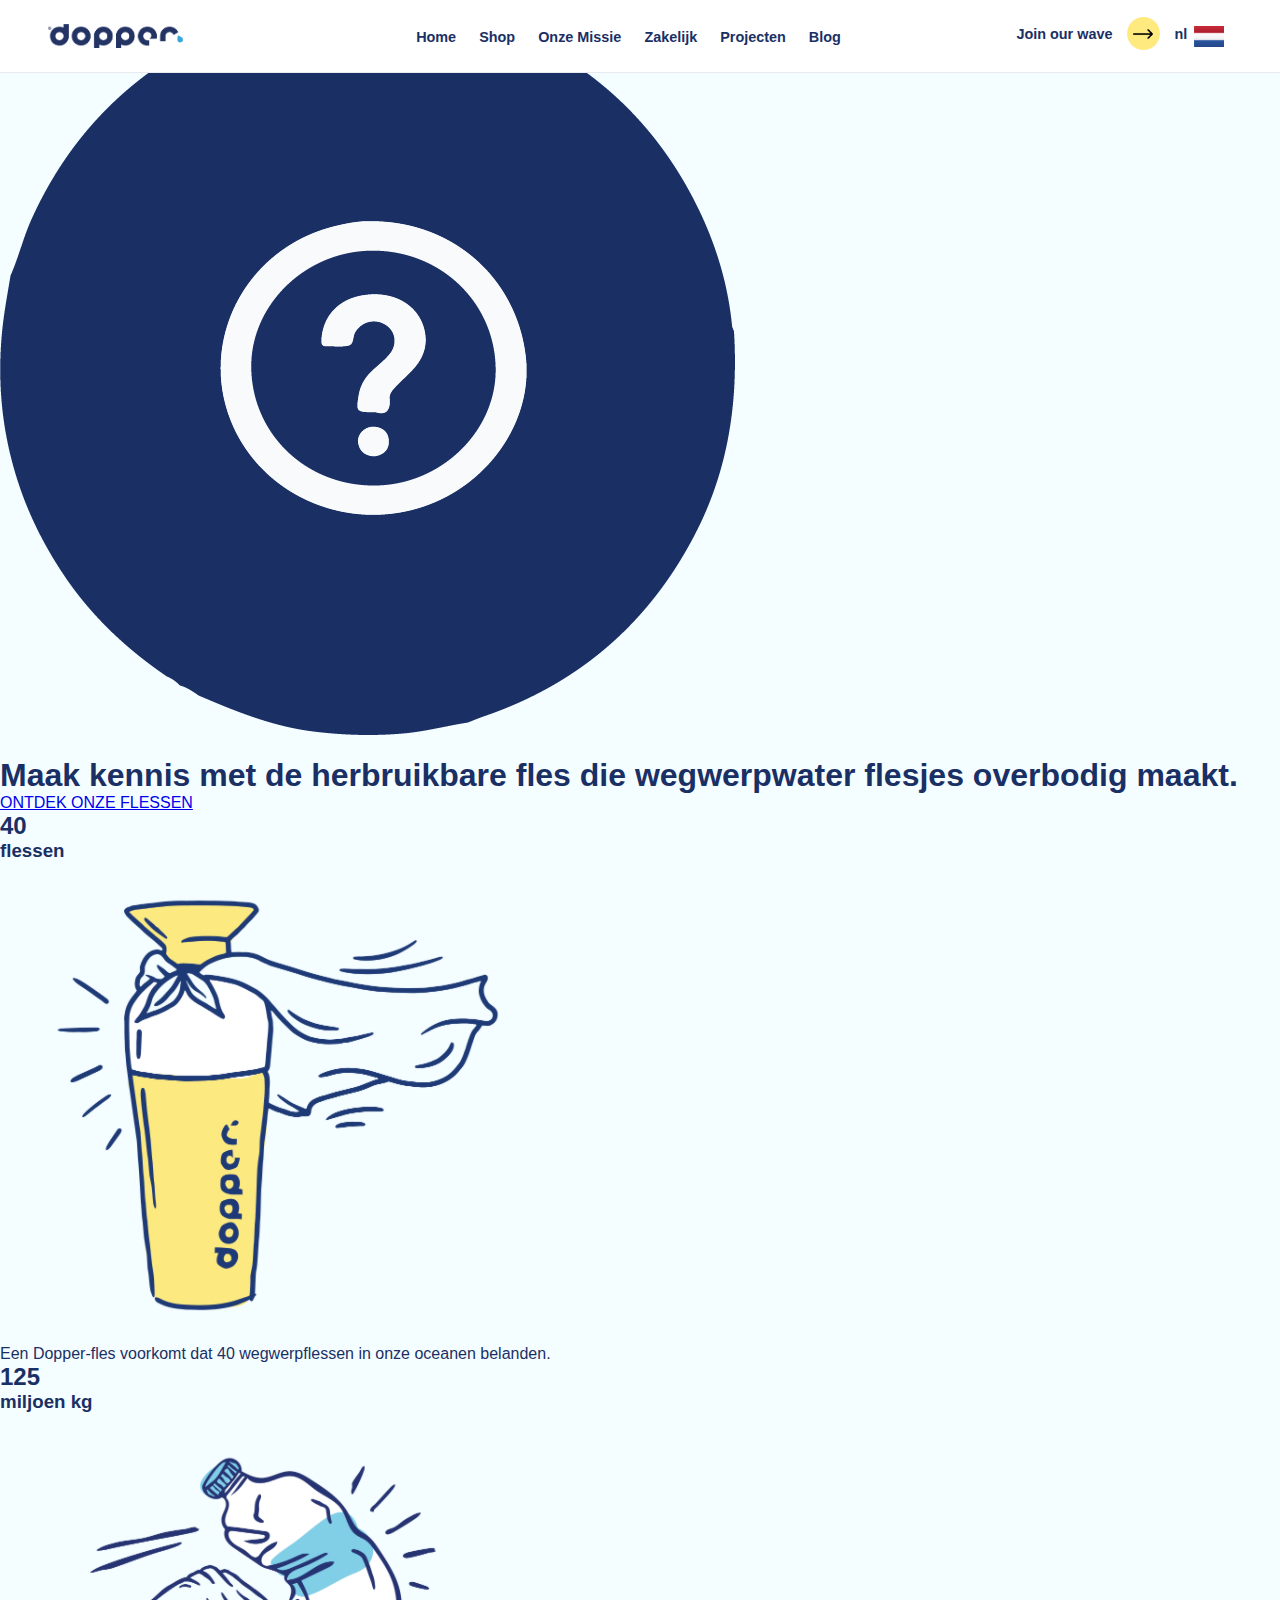
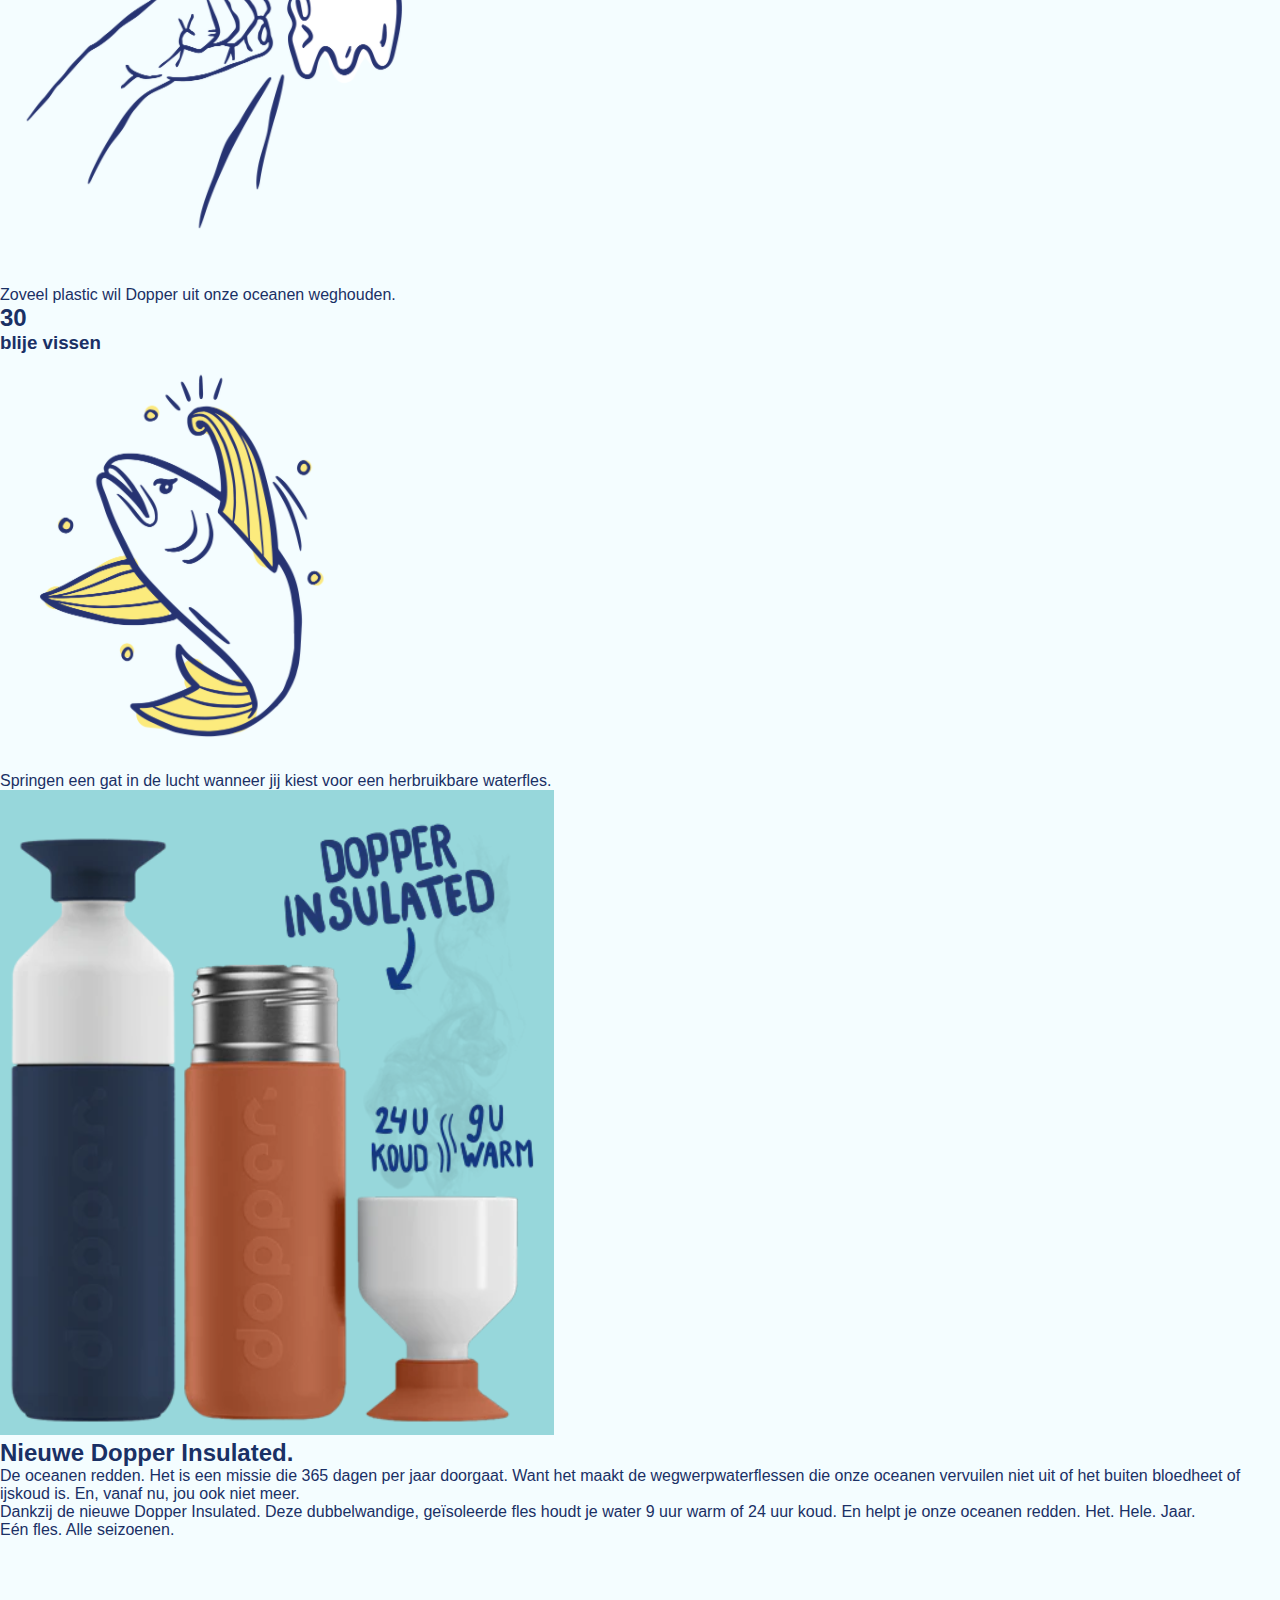
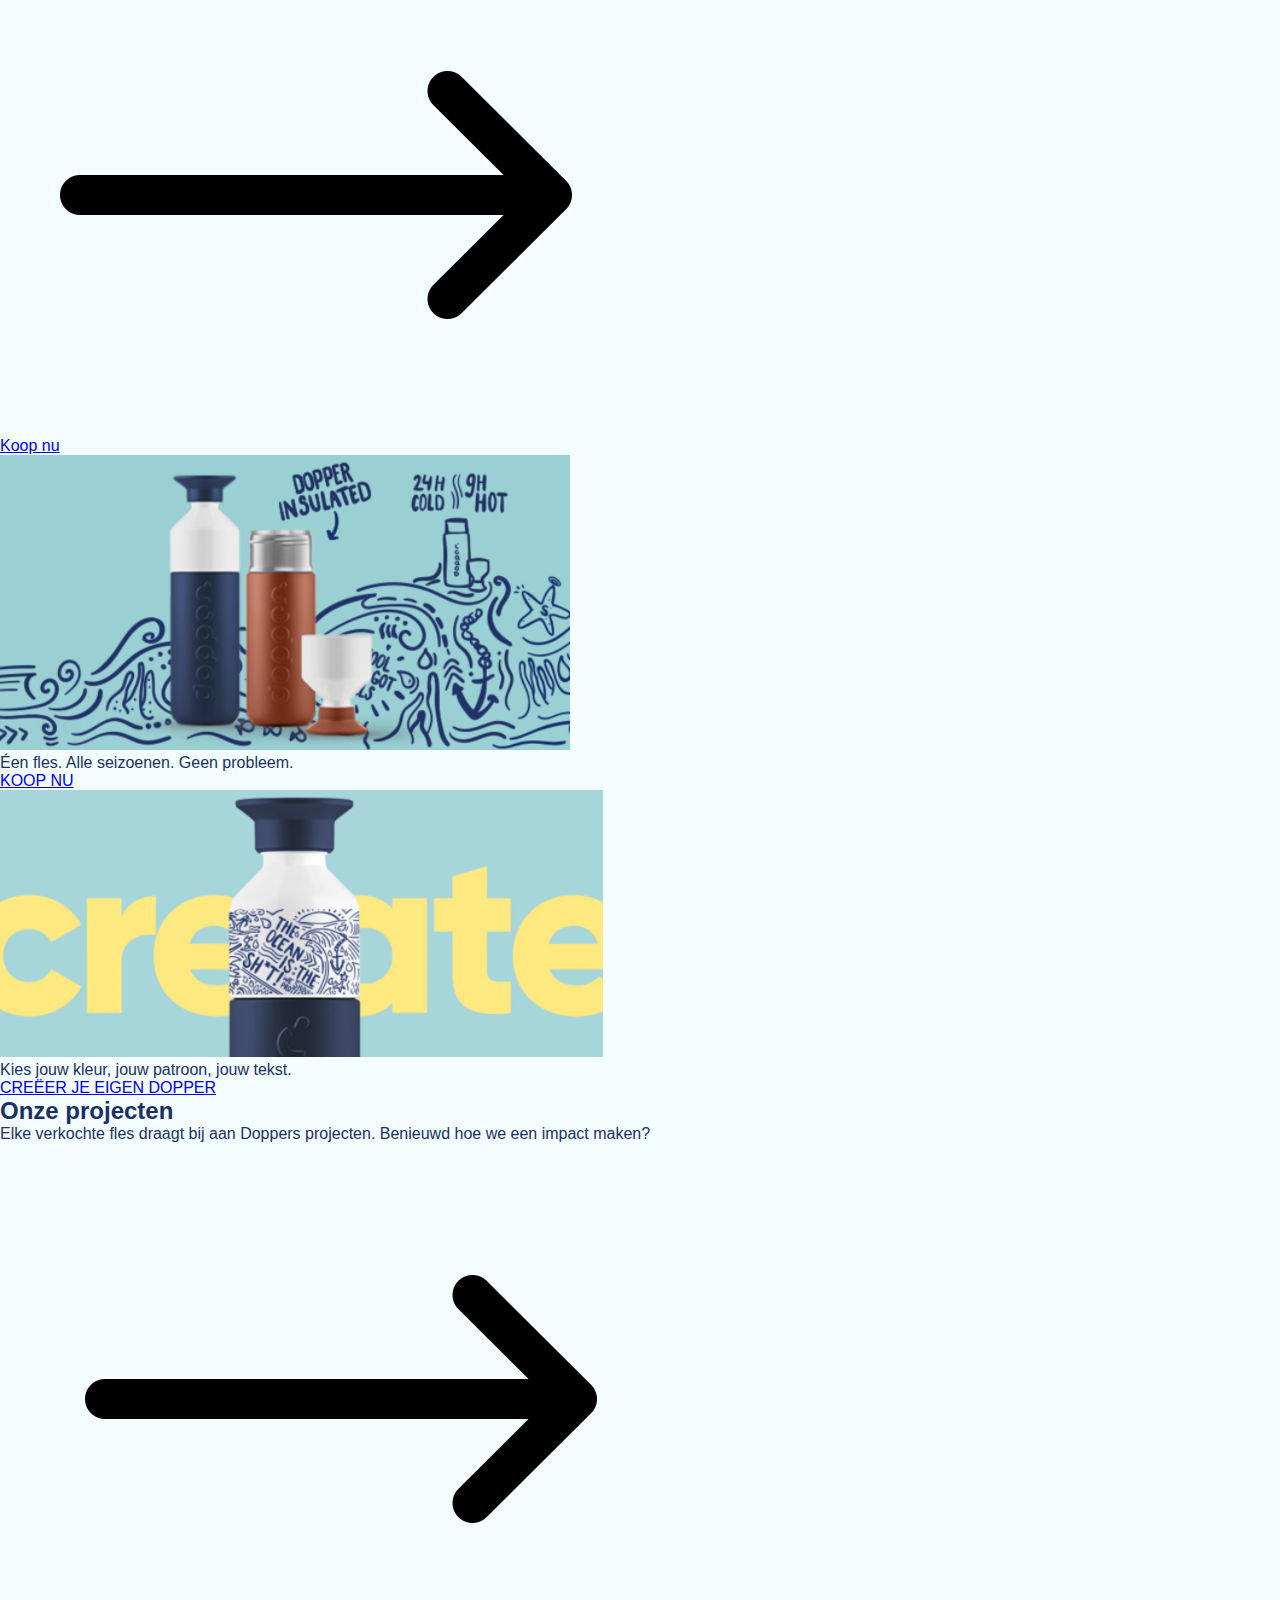
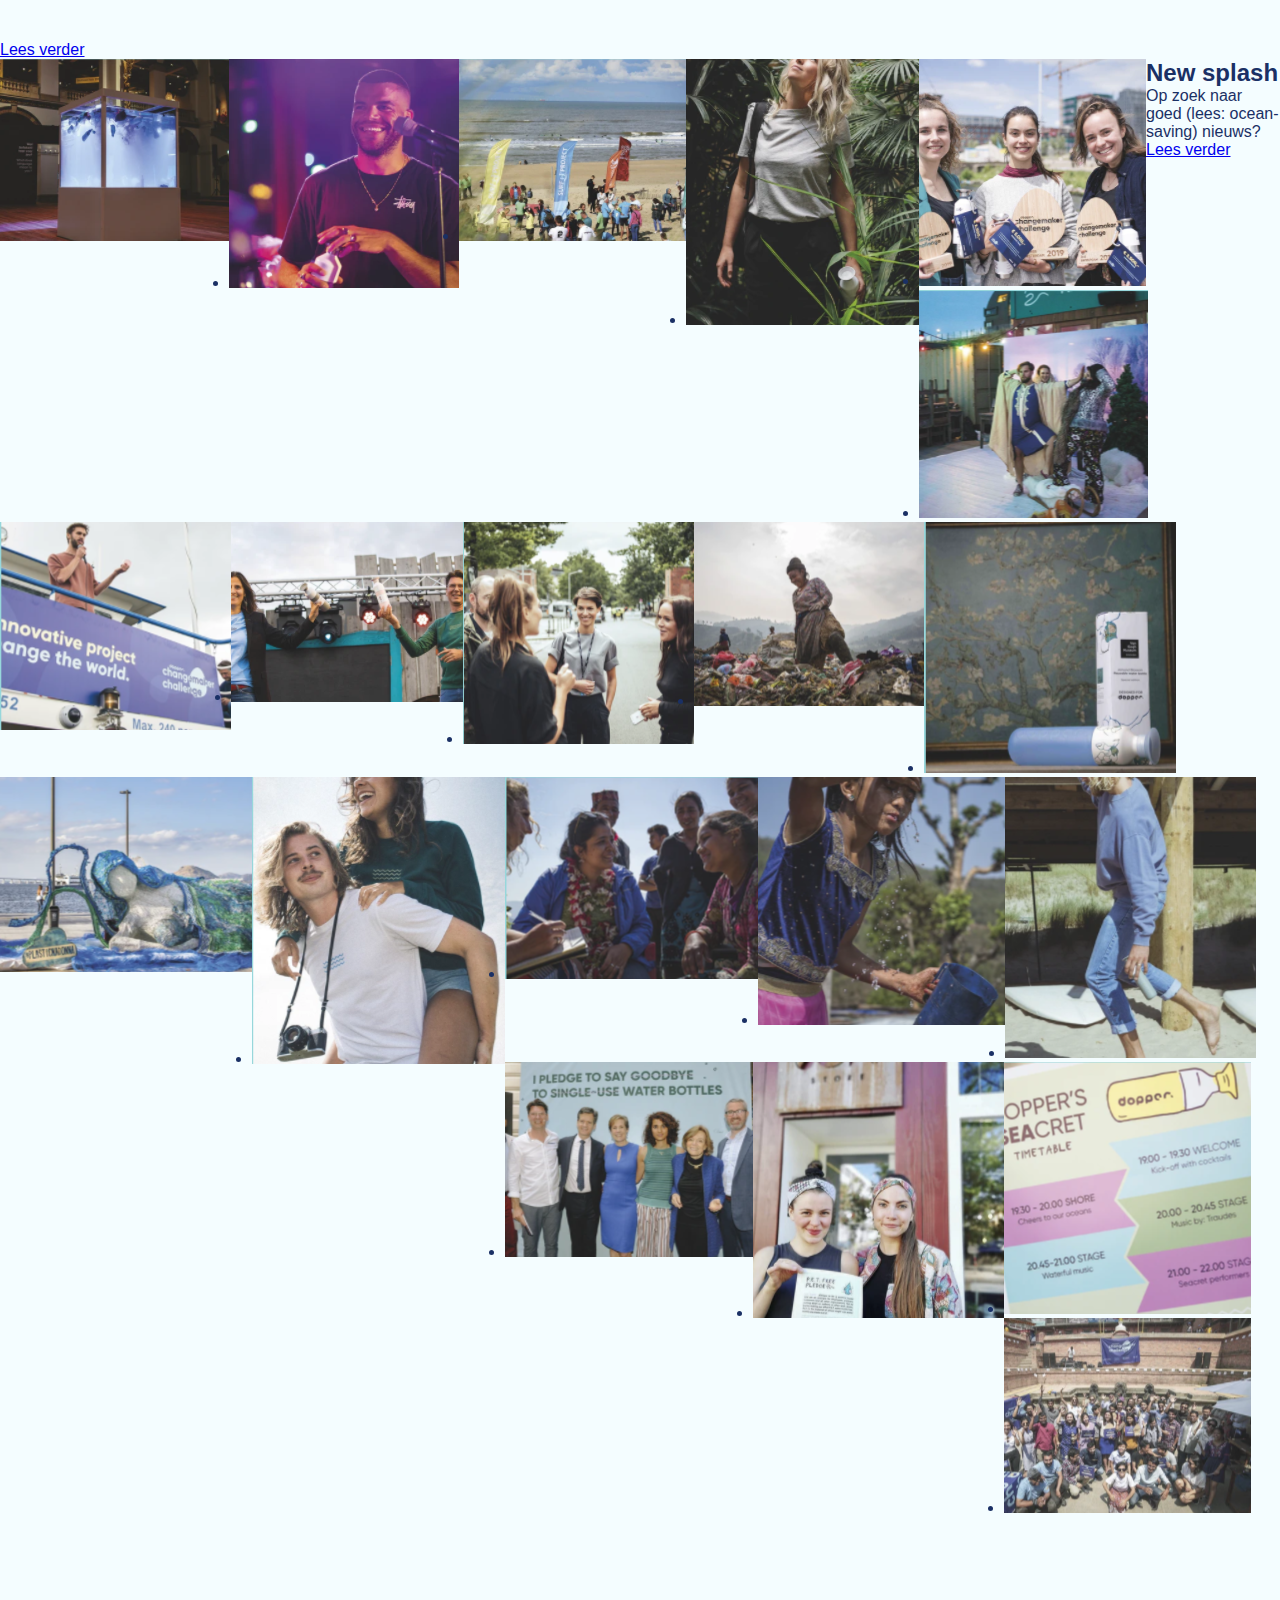
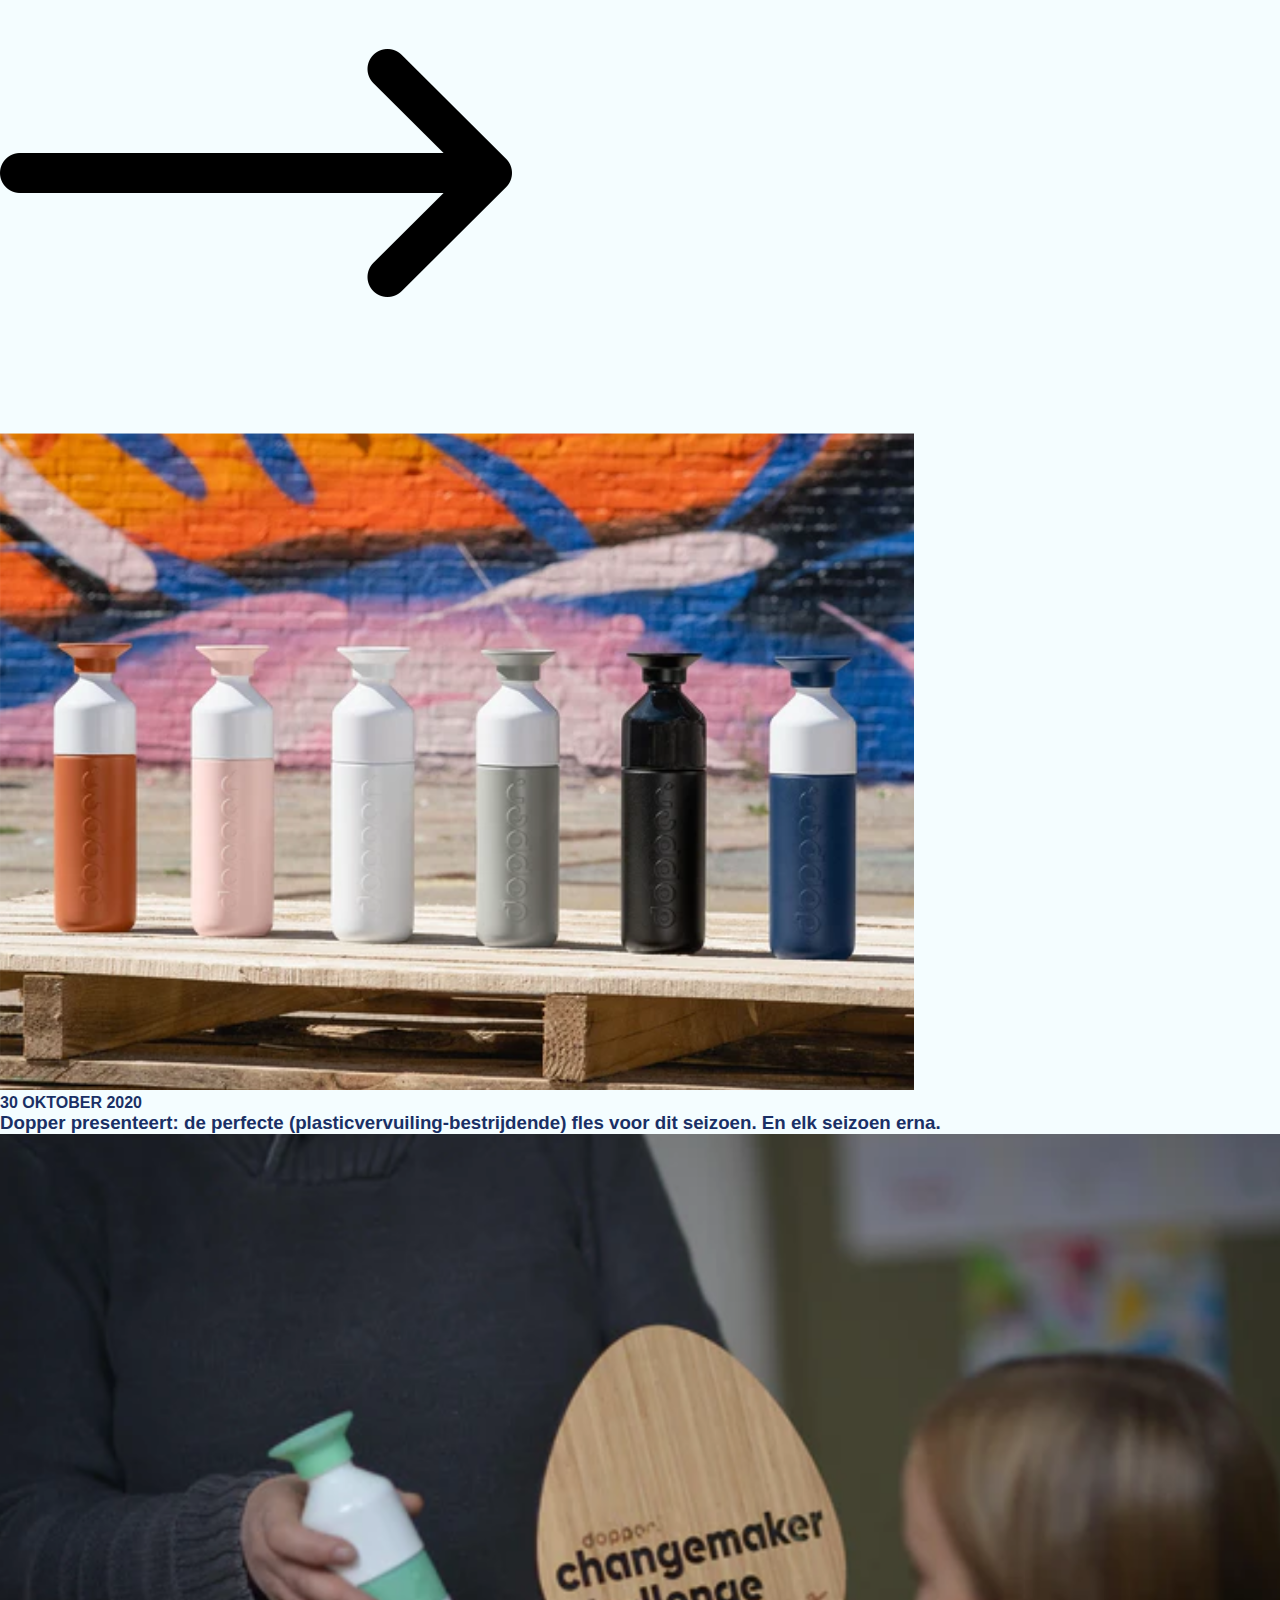
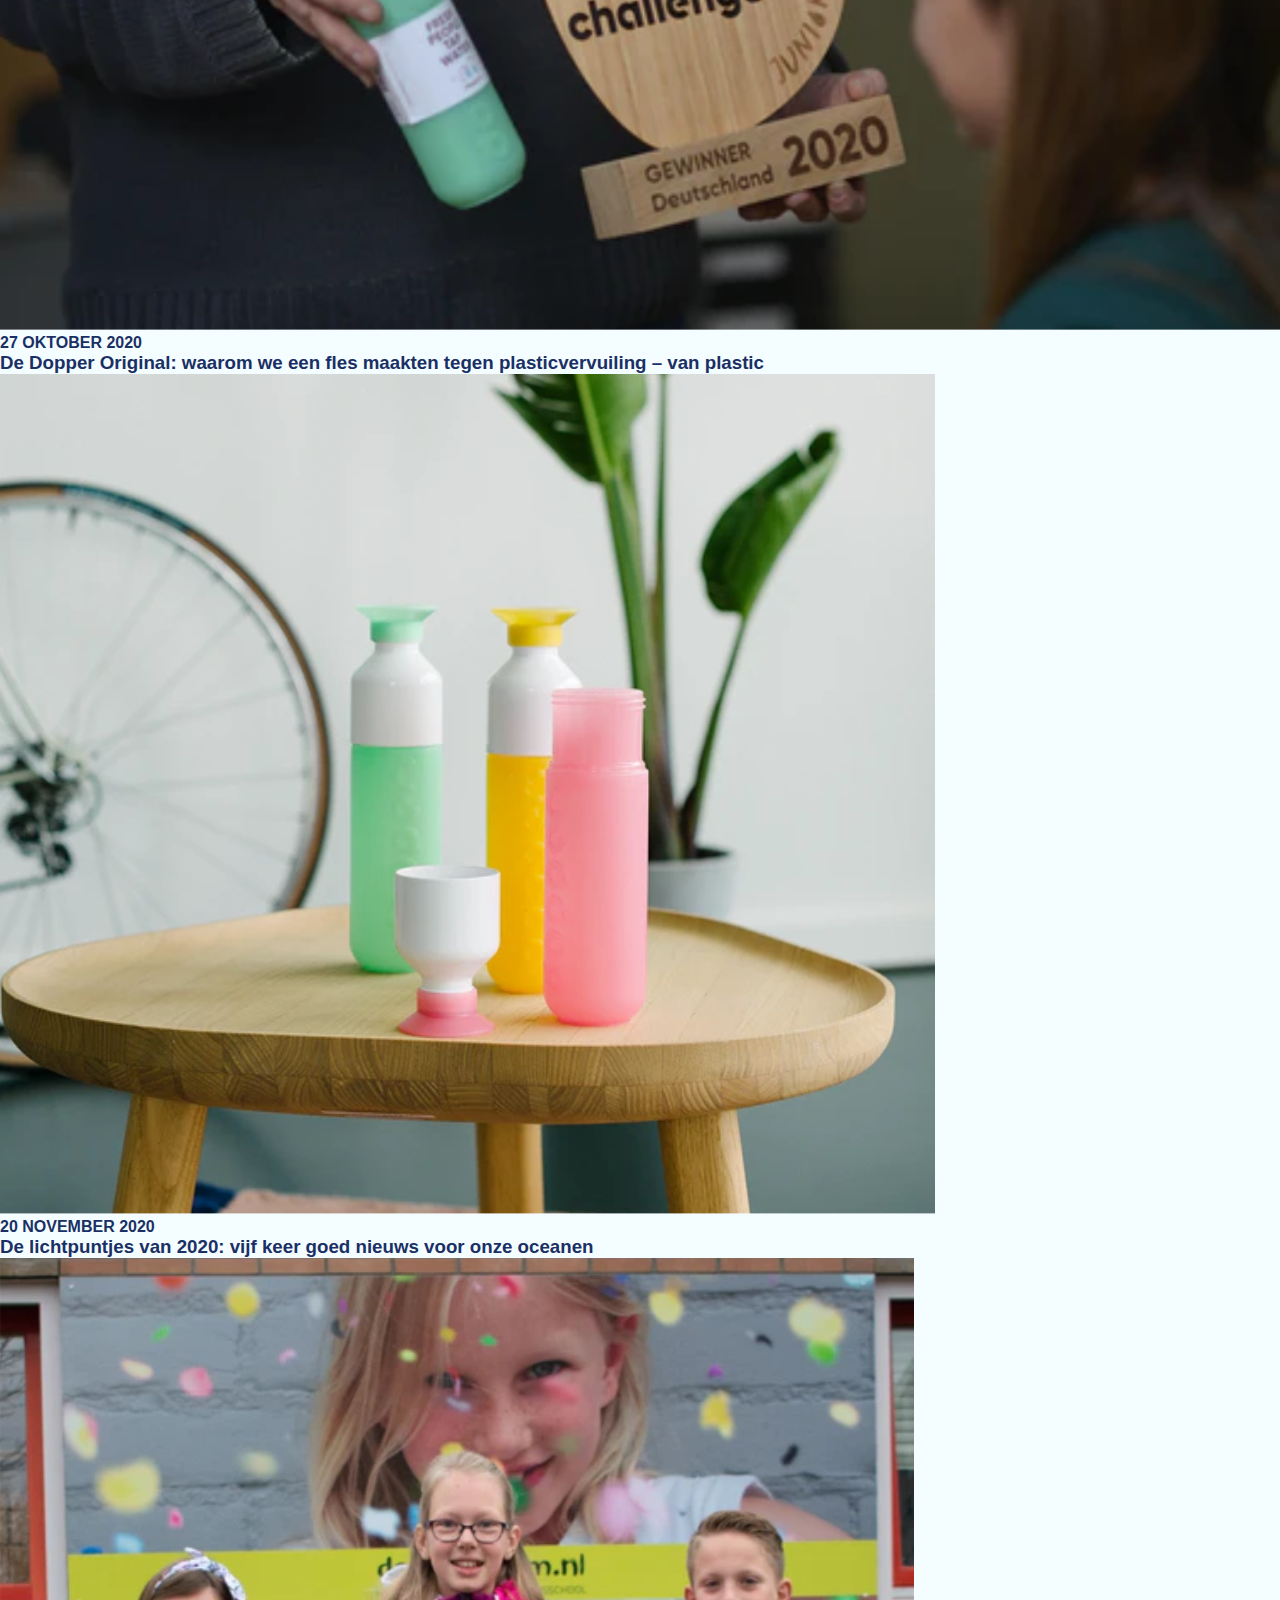
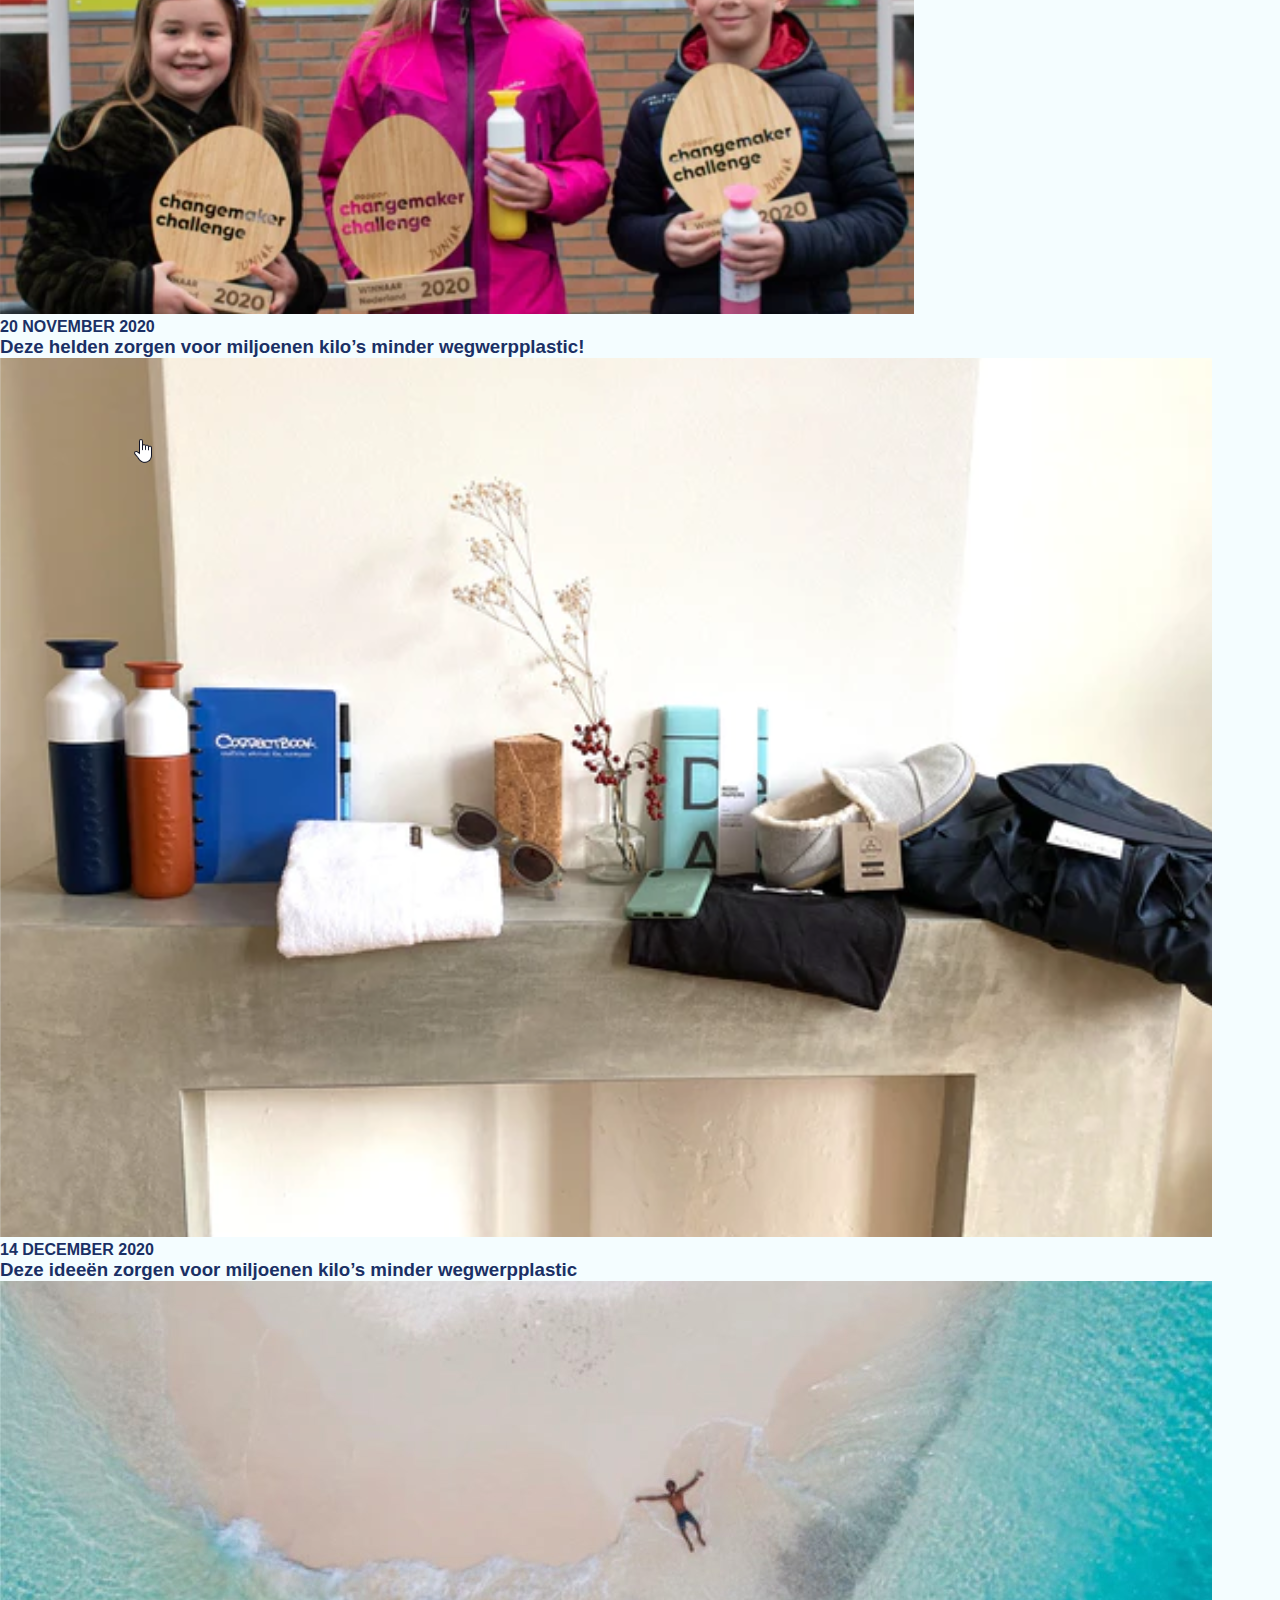
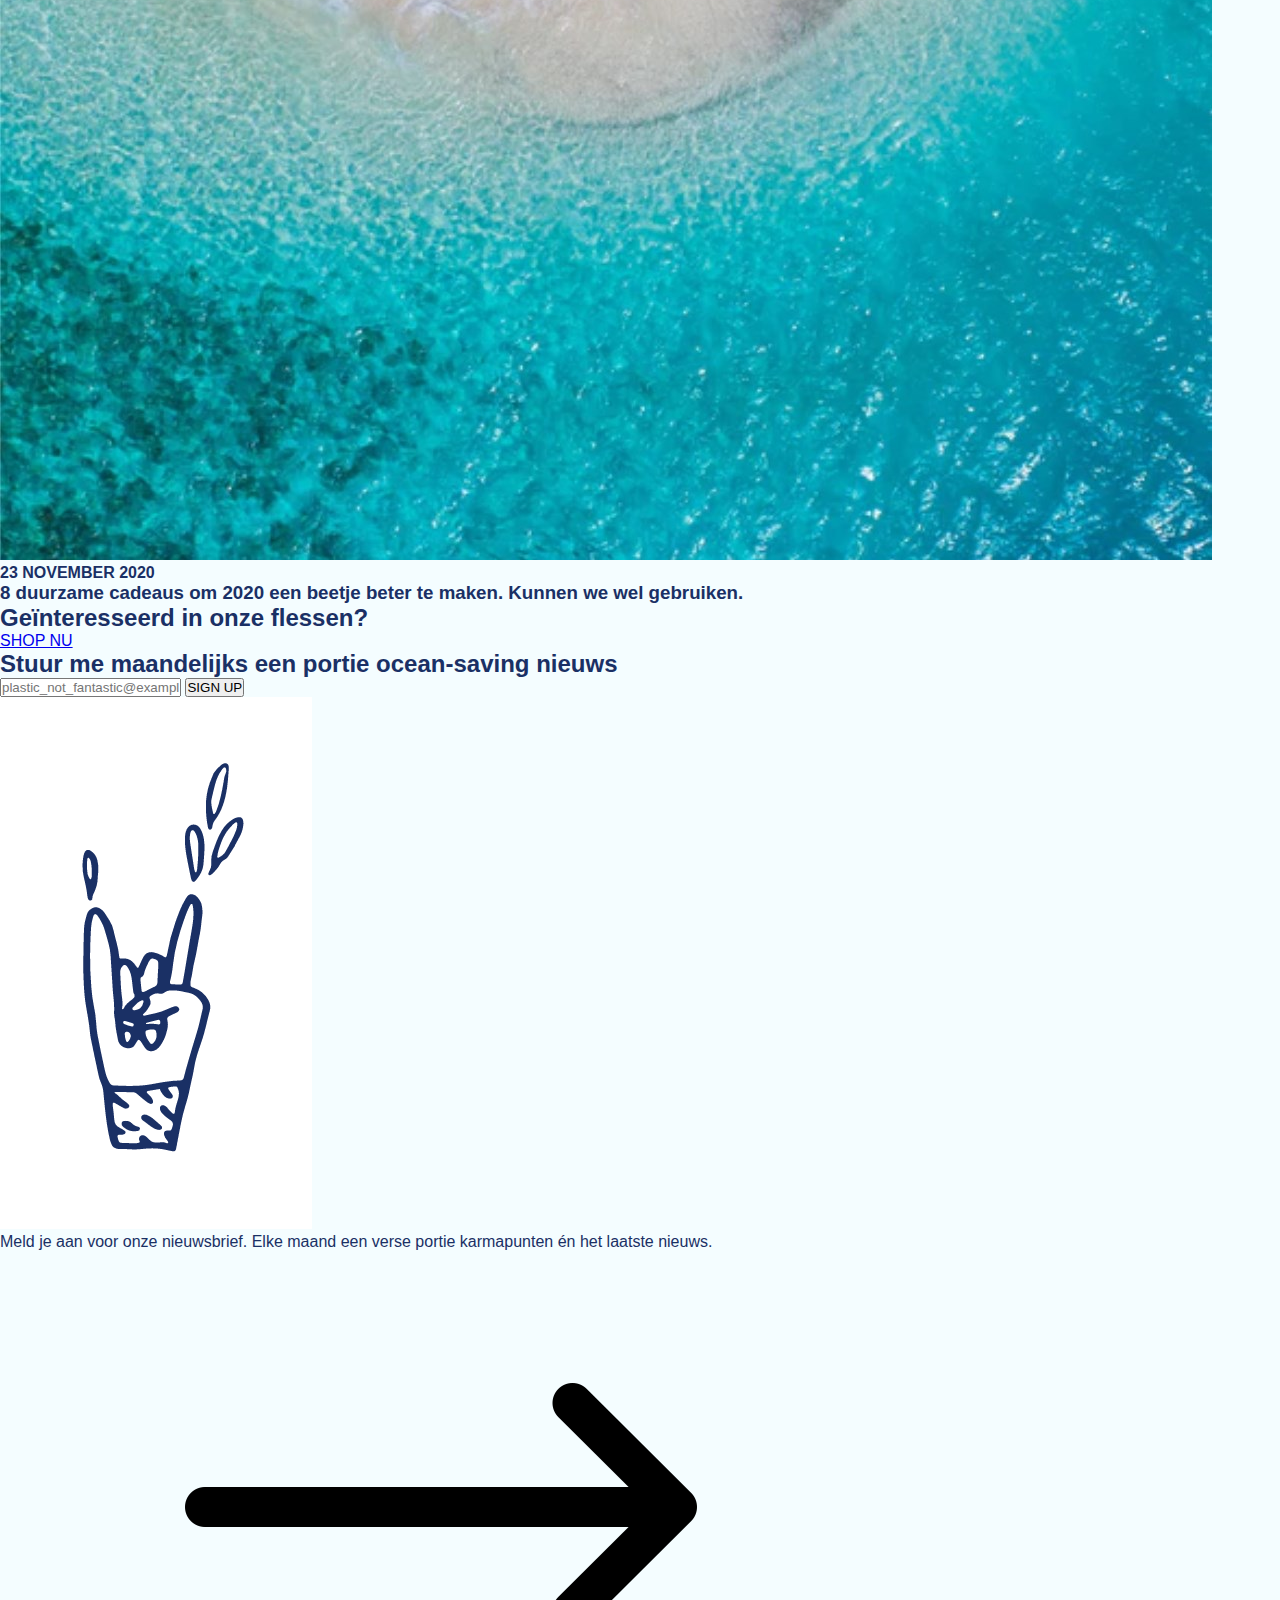
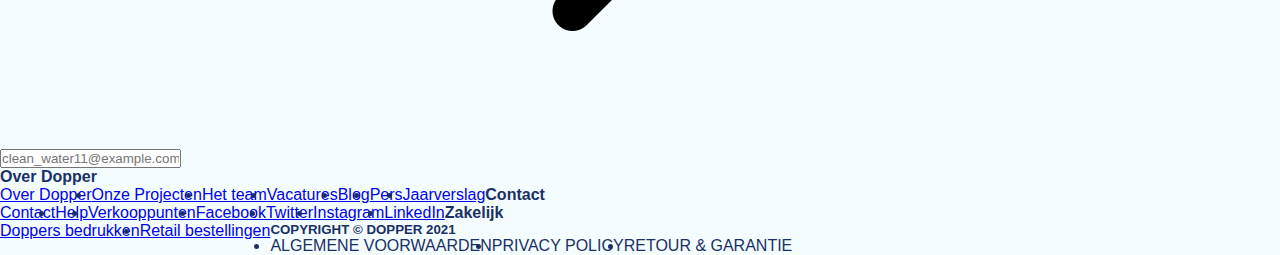
==== commit 6d2b17ab: "Add files via upload" ====
--- a/index.html
+++ b/index.html
@@ -6,7 +6,6 @@
   <meta name="viewport" content="width=device-width, initial-scale=1.0">
   <meta http-equiv="X-UA-Compatible" content="ie=edge">
   <title>Dopper</title>
-  <link href="//db.onlinewebfonts.com/c/4443b611d51ff971972892a2ade08240?family=Gilroy-Thin" rel="stylesheet" type="text/css"/>
   <link rel="stylesheet" href="css/style.css">
 </head>
 
@@ -14,45 +13,27 @@
 
   <header>
     <img src="images/logodopper.png" alt="">
-    <!-- <button class="menu" type="button" name="button"><img src="images/hamburgermenu.png" alt=""></button> -->
+    <!-- <a href="#"><input type="image" src="images/hamburgermenu.png" ></a> -->
     <nav>
       <ul>
         <li><a href="#">Home</a></li>
-        <li><a href="#">Shop</a></li>
+        <li><a href="detailpagina.html">Shop</a></li>
         <li><a href="#">Onze Missie</a></li>
         <li><a href="#">Zakelijk</a></li>
         <li><a href="#">Projecten</a></li>
-      <!-- <div class="dropdown-content">
-        <a href="#">Link 1</a>
-        <a href="#">Link 2</a>
-        <a href="#">Link 3</a> -->
-      <!-- </div> -->
-
         <li><a href="#">Blog</a></li>
       </ul>
     </nav>
-<nav>
-  <ul>
-    <li><a href="#">Join our wave</a><img src="images/pijl.png" alt=""></li>
-    <li><a href="#">nl<img src="images/vlag.png" alt=""></a></li>
-  </ul>
-</nav>
-
-<button type="button" name="button"></button>
-
+    <nav>
+      <ul>
+        <li><a href="#">Join our wave</a><input type="image" src="images/pijl.png" alt=""></li>
+        <li><a href="#">nl<img src="images/vlag.png" alt=""></a></li>
+      </ul>
+    </nav>
   </header>
 
 
   <main>
-
-    <div class="dropdown">
-      <button class="dropbtn">Dropdown</button>
-      <div class="dropdown-content">
-        <a href="#">Link 1</a>
-        <a href="#">Link 2</a>
-        <a href="#">Link 3</a>
-      </div>
-    </div>
 
     <img class="help" src="images/help.png" alt="">
 
@@ -64,6 +45,7 @@
       <img src="images/gif.gif" alt="">
       <h1>Maak kennis met de herbruikbare fles die wegwerpwater flesjes overbodig maakt.</h1>
       <a href="detailpagina.html">ONTDEK ONZE FLESSEN</a>
+      <!-- <input type="image" src="images/pijl2.svg" alt=""> -->
     </section>
 
     <!-- section2 -->
@@ -99,7 +81,7 @@
         <p>De oceanen redden. Het is een missie die 365 dagen per jaar doorgaat. Want het maakt de wegwerpwaterflessen die onze oceanen vervuilen niet uit of het buiten bloedheet of ijskoud is. En, vanaf nu, jou ook niet meer.</p>
         <p>Dankzij de nieuwe Dopper Insulated. Deze dubbelwandige, geïsoleerde fles houdt je water 9 uur warm of 24 uur koud. En helpt je onze oceanen redden. Het. Hele. Jaar.</p>
         <p>Eén fles. Alle seizoenen.</p>
-        <a href="#">Koop nu</a>
+        <p><a href="detailpagina.html">Koop nu</a><input type="image" src="images/pijl.png" alt=""></p>
       </article>
     </section>
 
@@ -121,48 +103,48 @@
 
     <!-- section5 -->
 
-    <!-- <section>
+    <section>
       <h2>Onze projecten</h2>
       <p>Elke verkochte fles draagt bij aan Doppers projecten. Benieuwd hoe we een impact maken?</p>
-      <a href="#">Lees verder</a>
+      <p><a href="#">Lees verder</a><input type="image" src="images/pijl.png" alt=""></p>
       <article id="slider-container">
         <ul id="slider-scroller">
-          <li class="slider-item"><img src="images/slider1.png" /></li>
-          <li><img src="images/slider2.png" /></li>
-          <li><img src="images/slider3.png" /></li>
-          <li><img src="images/slider4.png" /></li>
-          <li><img src="images/slider5.png" /></li>
-          <li><img src="images/slider6.png" /></li>
-          <li><img src="images/slider7.png" /></li>
-          <li><img src="images/slider8.png" /></li>
-          <li><img src="images/slider9.png" /></li>
-          <li><img src="images/slider10.png" /></li>
+          <li class="slider-item"><img src="images/slider1.png" alt="" /></li>
+          <li><img src="images/slider2.png" alt=""/></li>
+          <li><img src="images/slider3.png" alt=""/></li>
+          <li><img src="images/slider4.png" alt=""/></li>
+          <li><img src="images/slider5.png" alt=""/></li>
+          <li><img src="images/slider6.png" alt=""/></li>
+          <li><img src="images/slider7.png" alt=""/></li>
+          <li><img src="images/slider8.png" alt=""/></li>
+          <li><img src="images/slider9.png" alt=""/></li>
+          <li><img src="images/slider10.png" alt=""/></li>
         </ul>
       </article>
 
       <article>
         <ul>
-          <li><img src="images/slide1.png" /></li>
-          <li><img src="images/slide2.png" /></li>
-          <li><img src="images/slide3.png" /></li>
-          <li><img src="images/slide4.png" /></li>
-          <li><img src="images/slide5.png" /></li>
-          <li><img src="images/slide6.png" /></li>
-          <li><img src="images/slide7.png" /></li>
-          <li><img src="images/slide8.png" /></li>
-          <li><img src="images/slide9.png" /></li>
-          <li><img src="images/slide10.png" /></li>
+          <li><img src="images/slide1.png" alt=""/></li>
+          <li><img src="images/slide2.png" alt=""/></li>
+          <li><img src="images/slide3.png" alt=""/></li>
+          <li><img src="images/slide4.png" alt=""/></li>
+          <li><img src="images/slide5.png" alt=""/></li>
+          <li><img src="images/slide6.png" alt=""/></li>
+          <li><img src="images/slide7.png" alt=""/></li>
+          <li><img src="images/slide8.png" alt=""/></li>
+          <li><img src="images/slide9.png" alt=""/></li>
+          <li><img src="images/slide10.png" alt=""/></li>
         </ul>
 
       </article>
-    </section> -->
+    </section>
 
     <!-- section6 -->
 
     <section>
       <h2>New splash</h2>
       <p>Op zoek naar goed (lees: ocean-saving) nieuws?</p>
-      <a href="#">Koop nu</a>
+      <p><a href="#">Lees verder</a><input type="image" src="images/pijl.png" alt=""></p>
     </section>
 
     <!-- section7 -->
@@ -209,23 +191,24 @@
 
     </section>
 
+    <!-- section8 -->
     <section>
       <h2>Geïnteresseerd in onze flessen?</h2>
       <a href="detailpagina">SHOP NU</a>
 
-      <img src="images/videofoto.png" alt="">
-
-      </video>
-
-    </section>
-
-    <section>
-    <h2>Stuur me maandelijks een portie ocean-saving nieuws</h2>
-    <form class="" action="index.html" method="post">
-      <input type="email" id="email" name="email" placeholder="plastic_not_fantastic@example.com">
-      <input type="submit" value="SIGN UP">
-    </form>
-  </section>
+      <img src="images/homevideo.png" alt="">
+
+
+    </section>
+
+    <!-- section9 -->
+    <section>
+      <h2>Stuur me maandelijks een portie ocean-saving nieuws</h2>
+      <form class="" action="index.html" method="post">
+        <input type="email" id="email" name="email" placeholder="plastic_not_fantastic@example.com">
+        <input type="submit" value="SIGN UP">
+      </form>
+    </section>
 
   </main>
 
@@ -235,24 +218,25 @@
       <p>Meld je aan voor onze nieuwsbrief. Elke maand een verse portie karmapunten én het laatste nieuws.</p>
       <form class="" action="index.html" method="post">
         <input type="email" id="email" name="email" placeholder="clean_water11@example.com">
-      <input type="submit" value="SIGN UP">
-      </section>
-    <ul>
-      <li>
-        <h4>Over Dopper</h4>
-      </li>
-      <li><a href="#">Over Dopper</a></li>
-      <li><a href="#">Onze Projecten</a></li>
-      <li><a href="#">Het team</a></li>
-      <li><a href="#">Vacatures</a></li>
-      <li><a href="#">Blog</a></li>
-      <li><a href="#">Pers</a></li>
-      <li><a href="#">Jaarverslag</a></li>
-    </ul>
-      <ul>
-        <li>
+        <input type="image" src="images/pijl.png" alt="">
+      </form>
+    </section>
+    <section>
+      <article>
+          <h4>Over Dopper</h4>
+        <ul>
+          <li><a href="#">Over Dopper</a></li>
+          <li><a href="#">Onze Projecten</a></li>
+          <li><a href="#">Het team</a></li>
+          <li><a href="#">Vacatures</a></li>
+          <li><a href="#">Blog</a></li>
+          <li><a href="#">Pers</a></li>
+          <li><a href="#">Jaarverslag</a></li>
+        </ul>
+      </article>
+      <article>
           <h4>Contact</h4>
-        </li>
+        <ul>
         <li><a href="#">Contact</a></li>
         <li><a href="#">Help</a></li>
         <li><a href="#">Verkooppunten</a></li>
@@ -261,41 +245,26 @@
         <li><a href="#">Instagram</a></li>
         <li><a href="#">LinkedIn</a></li>
       </ul>
-      <ul>
-        <li>
+      </article>
+      <article>
           <h4>Zakelijk</h4>
-        </li>
+        <ul>
         <li><a href="#">Doppers bedrukken</a></li>
         <li><a href="#">Retail bestellingen</a></li>
       </ul>
-
+      </article>
+    </section>
+
+    <section>
       <h5>COPYRIGHT © DOPPER 2021</h5>
-      <ul class="check">
+      <ul>
         <li>ALGEMENE VOORWAARDEN</li>
         <li>PRIVACY POLICY</li>
         <li>RETOUR & GARANTIE</li>
       </ul>
+    </section>
+
   </footer>
 
   <script src="./js/dopper.js"></script>
 </body>
-
-<!-- <section>
-  <img src="images/hand.png" alt="">
-  <p>Meld je aan voor onze nieuwsbrief. Elke maand een verse portie karmapunten én het laatste nieuws.</p>
-  <form class="" action="index.html" method="post">
-    <input type="email" id="email" name="email" placeholder="plastic_not_fantastic@example.com">
-    <input type="submit"> </form>
-</section>
-<section>
-  <article>
-    <h4>Over Dopper</h4>
-    <li>Over Dopper</li>
-    <li>Onze Projecten</li>
-    <li>Het team</li>
-    <li>Vacatures</li>
-    <li>Blog</li>
-    <li>Pers</li>
-    <li>Jaarverslag</li>
-  </article>
-</section> -->
--- a/css/style.css
+++ b/css/style.css
@@ -4,34 +4,19 @@
   max-width: 100%;
 }
 
-
-/* @font-face {font-family: "Gilroy-Thin";
-src: url("//db.onlinewebfonts.com/t/4443b611d51ff971972892a2ade08240.eot");
-\src: url("//db.onlinewebfonts.com/t/4443b611d51ff971972892a2ade08240.eot?#iefix") format("embedded-opentype"),
-url("//db.onlinewebfonts.com/t/4443b611d51ff971972892a2ade08240.woff2") format("woff2"),
-url("//db.onlinewebfonts.com/t/4443b611d51ff971972892a2ade08240.woff") format("woff"),
-url("//db.onlinewebfonts.com/t/4443b611d51ff971972892a2ade08240.ttf") format("truetype"),
-url("//db.onlinewebfonts.com/t/4443b611d51ff971972892a2ade08240.svg#Gilroy-Thin") format("svg"); } */
-
-@font-face {
-
-}
-
-
-  body {
-    color: #1A3065;
-    background-color: #F4FDFF;
-    font-family: "Gilroy-Thin", sans-serif;
-  }
+body {
+  color: #1A3065;
+  background-color: #F4FDFF;
+  font-family: sans-serif;
+}
 
 /* Begin header */
-
 header:nth-of-type(1) img {
   height: 1.5em;
   margin: 1.5em 0 0 15%;
 }
 
- header:nth-of-type(1) nav ul li a img{
+header:nth-of-type(1) nav ul li a img {
   height: 1.5em;
   margin: 0 0 0 0.5em;
 }
@@ -48,7 +33,7 @@
   width: 100%;
   height: 4.5em;
   background-color: white;
-  border-bottom: 1px solid rgba(26,48,101,.1);
+  border-bottom: 1px solid rgba(26, 48, 101, .1);
   z-index: 100;
 }
 
@@ -69,7 +54,7 @@
   float: left;
 }
 
-nav ul:hover > li {
+nav ul:hover>li {
   opacity: 0.5;
 }
 
@@ -81,55 +66,56 @@
   border-bottom: 0.3em solid #FFEA80;
 }
 
-header button {
-  height: 3em;
-  width: 3em;
+nav ul:nth-of-type(2) {
+  display: none;
+  margin-top: 0;
+}
+
+nav ul:nth-of-type(1) li:nth-of-type(4):hover .submenu {
+  display: block;
+}
+
+header nav:nth-of-type(2) ul li {
+  display: flex;
+  flex-direction: row;
+  align-items: center;
+  margin-top: 0.7em;
+}
+
+header nav:nth-of-type(2) ul li a {
   margin: 1em;
-  background-color: #1A3065;
-  color: white;
-  padding: 1em;
-  display: none;
-}
-
-@media screen and (max-width: 760px) {
+}
+
+header nav:nth-of-type(2) ul li:nth-of-type(2) a:hover {
+  border-bottom: 0.3em solid white;
+}
+
+header input {
+  width: 1.5em;
+  background-color: #FFEA80;
+  border-radius: 2em;
+  padding: 0.5em;
+  margin: 0;
+}
+
+input:hover {
+  -webkit-transform: scale(1.3);
+  transform: scale(1.3);
+}
+
+@media screen and (max-width: 1180px) {
   nav {
     display: none;
   }
 
   header {
-   grid-template-columns: 1fr 2fr 4em;
+    grid-template-columns: 1fr 2fr 4em;
   }
 
   header button {
     display: inline-grid;
     grid-column: 3;
   }
-
-  .showClose {
-  background-image: url("https://ljc-dev.github.io/testing0/ham-close.svg");
-}
-
-.navbar {
-  position: absolute;
-  top: 0;
-  left: 0;
-  background: black;
-  width: 100vw;
-  height: 100vh;
-  overflow: hidden;
-  color: white;
-  /* hide the menu above the screen by default */
-  transform: translateY(-100%);
-  /* transition adds a little animation when sliding in and out the menu */
-  transition: transform 0.2s ease;
-}
-
-.showNav {
-  /* show the menu */
-  transform: translateY(0);
-}
-
-}
 
 button {
   border: none;
@@ -141,7 +127,6 @@
 }
 
 /* Einde header */
-
 /* Begin section1 */
 main section:nth-of-type(1) {
   display: flex;
@@ -150,10 +135,11 @@
 
 main section:nth-of-type(1) h1 {
   position: absolute;
-  top: 25%;
+  top: 25vh;
+  width: 60vw;
   text-align: center;
   color: white;
-  font-size: 7vw;
+  font-size: 5vw;
   z-index: 1;
 }
 
@@ -170,12 +156,17 @@
   color: #1A3065;
   padding: 1.5em;
   position: absolute;
-  top: 42em;
-  z-index: 2;
+  top: 75vh;
   text-decoration: none;
 }
 
-/* section2 */
+main section:nth-of-type(1) a:nth-of-type(2) {
+  top: 90vh;
+  width: 1.5em;
+  padding: 0.5em;
+}
+
+/* begin section2 */
 main section:nth-of-type(2) {
   margin: 0 10% 5em 10%;
   display: flex;
@@ -184,8 +175,7 @@
 
 main section:nth-of-type(2) article {
   position: relative;
-  min-width: 8em;
-  max-width: 25em;
+  width: 25em;
   flex-basis: 15em;
   flex-grow: 1;
   display: flex;
@@ -220,7 +210,8 @@
   font-size: 1em;
 }
 
-/* section3 */
+/* einde section2 */
+/* begin section3 */
 main section:nth-of-type(3) {
   display: flex;
   flex-wrap: wrap;
@@ -255,28 +246,42 @@
   margin: 0 0 1em 0;
 }
 
+main section:nth-of-type(3) p:nth-of-type(4) {
+  display: flex;
+  height: auto;
+  margin: 0;
+  flex-direction: row;
+  list-style-type: none;
+}
+
 main section:nth-of-type(3) a {
   color: white;
   text-decoration: none;
   margin: 2em 0;
 }
 
+main section:nth-of-type(3) input {
+  width: 1.5em;
+  background-color: #FFEA80;
+  border-radius: 2em;
+  padding: 0.5em;
+  margin: 1.8em;
+}
+
 @media screen and (max-width: 760px) {
   main section:nth-of-type(3) {
     flex-direction: column;
-    justify-content: center;
+    align-items: center;
+    padding: 2em;
   }
 
   main section:nth-of-type(3) article {
     order: 2;
-    width: 90%;
-    margin-left: 5%;
-    margin-right: 5%;
+    width: 100%;
   }
 
   main section:nth-of-type(3) img {
-    justify-content: center;
-    width: 30em;
+    width: 60%;
     height: auto;
     margin: 0;
   }
@@ -295,20 +300,20 @@
   display: flex;
   flex-wrap: wrap;
   justify-content: center;
-  max-width: 95%;
-  margin: 4em 0 8em 0;
+  max-width: 100%;
+  margin: 4em 0 10em 0;
 }
 
 main section:nth-of-type(4) article {
   position: relative;
-  width: 45%;
+  width: 45vw;
   display: flex;
   flex-wrap: wrap;
 }
 
-main section:nth-of-type(4) article:nth-of-type(1){
+main section:nth-of-type(4) article:nth-of-type(1) {
   background-color: #F2DD7A;
-  left: 2em;
+  left: 3em;
 }
 
 main section:nth-of-type(4) article:nth-of-type(2) {
@@ -324,11 +329,10 @@
 
 main section:nth-of-type(4) p {
   position: relative;
-  margin: 1em 2em 1em 2em;
+  margin: 1.5em 8em 1em 2em;
   font-size: 1.3em;
+  width: 15em;
   font-weight: bold;
-  top: 0;
-  z-index: 10;
 }
 
 main section:nth-of-type(4) a {
@@ -337,10 +341,8 @@
   font-size: 0.8em;
   background-color: #FFEA80;
   color: #1A3065;
-  padding: 1.5em;
-  margin: 0 0 1em 3em;
-  padding: 0.7em 1em;
-  z-index: 2;
+  padding: 1em;
+  margin: 0 0 2em 3em;
   text-decoration: none;
 }
 
@@ -349,34 +351,41 @@
 }
 
 @media screen and (max-width: 760px) {
-  main section:nth-of-type(4){
+  main section:nth-of-type(4) {
+    max-width: 100vw;
     margin: 0;
   }
 
-  main section:nth-of-type(4) article{
+  main section:nth-of-type(4) article {
     position: relative;
     margin: 0;
-    width: 90vw;
-  }
-
-main section:nth-of-type(4) article:nth-of-type(1) {
+    width: 95vw;
+  }
+
+  main section:nth-of-type(4) article:nth-of-type(1) {
     left: 0;
-    margin-right: 10%;
-  }
-
-main section:nth-of-type(4) article:nth-of-type(2) {
+    margin-right: 10vw;
+  }
+
+  main section:nth-of-type(4) article:nth-of-type(2) {
     top: -1em;
+    left: 0;
     right: 0;
-    margin-left: 10%;
+    margin-left: 10vw;
   }
 
   main section:nth-of-type(4) p {
+    width: 100%;
     margin-top: 20%;
     margin-right: 5em;
   }
-  }
-
-/* section5 */
+
+  main section:nth-of-type(4) article:nth-of-type(2) p {
+    margin-top: 1.5em;
+  }
+}
+
+/* begin section5 */
 main section:nth-of-type(5) {
   background-color: #97d7db;
   color: white;
@@ -401,17 +410,29 @@
   margin: 1em;
 }
 
+main section:nth-of-type(5) p:nth-of-type(2) {
+  display: flex;
+  justify-content: center;
+  margin: 0;
+  flex-direction: row;
+  list-style-type: none;
+}
+
 main section:nth-of-type(5) a {
-  border: none;
-  border-radius: 3em;
-  font-size: 0.8em;
+  display: flex;
+  align-items: center;
+  color: white;
+  text-decoration: none;
+  margin: 0;
+}
+
+main section:nth-of-type(5) input {
+  width: 1.5em;
   background-color: #FFEA80;
-  color: #1A3065;
-  padding: 1.5em;
-  margin: 0 0 1em 3em;
-  padding: 0.7em 1em;
-  z-index: 2;
-  text-decoration: none;
+  border-radius: 2em;
+  padding: 0.5em;
+  margin: 0;
+  margin-left: 1.5em;
 }
 
 main section:nth-of-type(5) article {
@@ -433,12 +454,12 @@
   align-items: flex-end;
 }
 
-main section:nth-of-type(5)li {
+main section:nth-of-type(5) li {
   margin: 1em;
   width: 10em;
   box-shadow: 2px 2px 8px #8a8a8a;
   align-items: flex-end;
-}
+ }
 
 @keyframes bannermove {
   from {
@@ -450,7 +471,8 @@
   }
 }
 
-/* section6 */
+/* einde section5 */
+/* begin section6 */
 main section:nth-of-type(6) {
   display: flex;
   flex-direction: column;
@@ -469,35 +491,49 @@
   margin-bottom: 1.5em;
 }
 
+main section:nth-of-type(6) p:nth-of-type(2) {
+  display: flex;
+  justify-content: center;
+  margin: 0;
+  flex-direction: row;
+  list-style-type: none;
+}
+
 main section:nth-of-type(6) a {
-  border: none;
-  border-radius: 3em;
-  font-size: 0.8em;
+  display: flex;
+  align-items: center;
+  color: #1A3065;
+  text-decoration: none;
+  margin: 0;
+}
+
+main section a:hover {
+  border-bottom: 0.3em solid #FFEA80;
+}
+
+main section:nth-of-type(6) input {
+  width: 1.5em;
   background-color: #FFEA80;
-  color: #1A3065;
-  padding: 1.5em;
-  margin: 0 0 1em 3em;
-  padding: 0.7em 1em;
-  z-index: 2;
-  text-decoration: none;
-}
-
-/* section7 */
+  border-radius: 2em;
+  padding: 0.5em;
+  margin: 0 0 0 1em;
+}
+
+/* einde section6 */
+/* begin section7 */
 main section:nth-of-type(7) {
   display: flex;
   flex-wrap: wrap;
   justify-content: center;
-  margin: 0;
-  margin-left: 5%;
-  margin-right: 5%;
+  margin: 0 10% 0 10%;
 }
 
 main section:nth-of-type(7) article {
   position: relative;
   display: flex;
   flex-wrap: wrap;
-  margin: 3em;
-  width: 40%;
+  margin: 5%;
+  width: 35%;
 }
 
 main section:nth-of-type(7) img {
@@ -526,6 +562,13 @@
   margin-left: 0;
 }
 
+@media screen and (max-width: 770px) {
+  main section:nth-of-type(7) article {
+    margin: 0;
+    width: 80%;
+  }
+}
+
 /* section8 */
 main section:nth-of-type(8) {
   display: flex;
@@ -535,10 +578,7 @@
 
 main section:nth-of-type(8) h2 {
   font-size: 5vw;
-  margin-top: 2em;
-  margin-left: 15%;
-  margin-right: 15%;
-  /* width: 15em; */
+  margin: 2em 0 0.5em 0;
   text-align: center;
 }
 
@@ -548,9 +588,7 @@
   font-size: 0.8em;
   background-color: #FFEA80;
   color: #1A3065;
-  padding: 1.5em;
-  padding: 0.7em 1em;
-  z-index: 2;
+  padding: 1.8em;
   text-decoration: none;
 }
 
@@ -565,40 +603,29 @@
 }
 
 main section:nth-of-type(8) img {
+  width: 100vw;
+  height: auto;
   top: 12em;
 }
 
-/* section9 */
+/* begin section9 */
 main section:nth-of-type(9) {
   display: flex;
   flex-direction: column;
-  justify-content: center;
+  align-items: center;
+  margin: 10% 2em;
 }
 
 main section:nth-of-type(9) h2 {
   font-size: 5vw;
   font-weight: bold;
-  width: 13em;
   text-align: center;
+  margin: 0;
+}
+
+main section:nth-of-type(9) form {
   margin-top: 2em;
-  margin-bottom: 1em;
-}
-
-main section:nth-of-type(9) button {
-  top: 10em;
-  left: 15em;
-  border: none;
-  border-radius: 2em;
-  background-color: #FFEA80;
-  color: #1A3065;
-  padding: 1em;
-  z-index: 3;
-}
-
-main section:nth-of-type(9) form {
-  top: 20em;
-  display: flex;
-  width: 50%;
+  display: flex;
   border-bottom: 0.1em solid rgba(0, 0, 0, 0.1);
 }
 
@@ -608,7 +635,6 @@
   margin: 8px 0;
   box-sizing: border-box;
   border: none;
-  /* border-bottom: 2px solid grey; */
   background-color: #F4FDFF;
   color: #1A3065;
   opacity: 0.25;
@@ -625,73 +651,54 @@
   margin: 1em;
 }
 
-
-
+/* einde section9 */
 /* detailpagina section1*/
-
 #detailpagina main section:nth-of-type(1) {
   margin: 0;
-  /* display: flex;
-  flex-wrap: wrap; */
   width: 100vw;
   height: 100vh;
 }
 
-#detailpagina main section:nth-of-type(1) img {
-  height: 25em;
-  width: auto;
-  margin: 30% 40% 10% 12%;
-
-}
-
-/* #detailpagina main section:nth-of-type(1) article:nth-of-type(1) img {
-	display: block;
-	opacity: 100;
-	bottom: auto;
-	position: relative;
-	width: 85vw;
-} */
-
-#detailpagina main section:nth-of-type(1) article:nth-of-type(1) ul {
-	display: flex;
-  flex-direction: column;
-  position: absolute;
-	padding: 0em;
-	margin-top: 15em;
-  margin-left: 1em;
-  list-style-type: none;
-}
-
-#detailpagina main section:nth-of-type(1) article:nth-of-type(1) ul li {
-	position: relative;
-	margin: .5em;
-}
-
-#detailpagina main section:nth-of-type(1) article:nth-of-type(1) ul img {
-	width: 2em;
-	height: auto;
-	cursor: pointer;
-}
-
-#detailpagina main section:nth-of-type(1) article:nth-of-type(1) ul img:hover {
-	border: 1px black solid;
-}
-
-.eersteFoto {
-	border: 1px black solid;
-}
-
+/* artikel 1 van section 1 */
 #detailpagina main section:nth-of-type(1) article:nth-of-type(1) {
   width: 60%;
   background-color: #19202b;
-
-  display: flex;
+  display: flex;
+}
+
+#detailpagina main section:nth-of-type(1) img {
+  height: 50%;
+  width: auto;
+  align-items: center;
+  margin-top: 30%;
+}
+
+#detailpagina main section:nth-of-type(1) article:nth-of-type(1) ul {
+  display: flex;
+  flex-direction: column;
+  position: absolute;
+  padding: 0em;
+  margin-top: 35vh;
+  margin-left: 2vw;
+  list-style-type: none;
+}
+
+#detailpagina main section:nth-of-type(1) article:nth-of-type(1) ul li {
+  position: relative;
+  margin: .5em;
+}
+
+#detailpagina main section:nth-of-type(1) article:nth-of-type(1) ul img {
+  width: 3em;
+  height: auto;
+  cursor: pointer;
 }
 
 #detailpagina main section:nth-of-type(1) article:nth-of-type(1) p {
   display: none;
 }
 
+/* artikel 2 van section 1 */
 #detailpagina main section:nth-of-type(1) article:nth-of-type(2) {
   width: 40%;
   background-color: #8C9095;
@@ -700,14 +707,6 @@
   overflow: scroll;
 }
 
-/* #detailpagina main section:nth-of-type(1) article:nth-of-type(2) span {
-  display: none;
-} */
-
-#detailpagina main section:nth-of-type(1) article:nth-of-type(2) ul {
-  display: none;
-}
-
 #detailpagina main section:nth-of-type(1) h2 {
   font-size: 3em;
   width: 100%;
@@ -717,8 +716,10 @@
   margin-top: 2em;
 }
 
+/* formulier */
 #detailpagina main section:nth-of-type(1) form {
   border: none;
+  border-radius: 10em;
   margin: 1.5em 10% 10em 0;
 }
 
@@ -732,27 +733,30 @@
   font-size: 0.8em;
 }
 
-#detailpagina main section:nth-of-type(1) button:nth-of-type(1) {
+#detailpagina main section:nth-of-type(1) button:nth-of-type(1), main section:nth-of-type(1) article:nth-of-type(3) button:nth-of-type(2) {
   background-color: white;
   margin-right: 1em;
   margin-top: 1em;
 }
 
+/* artikel 3 van section 1 */
 #detailpagina main section:nth-of-type(1) article:nth-of-type(3) {
   display: none;
 }
 
 @media screen and (max-width: 1022px) {
-  #detailpagina main section:nth-of-type(1){
+  #detailpagina main section:nth-of-type(1) {
+    height: auto;
     flex-direction: column;
   }
 
+  /* artikel 1 van section 1 */
   #detailpagina main section:nth-of-type(1) article:nth-of-type(1) {
     flex-direction: column;
-    top: 0;
+    align-items: center;
     order: 2;
     width: 100vw;
-}
+  }
 
   #detailpagina main section:nth-of-type(1) article:nth-of-type(1) p {
     display: flex;
@@ -760,85 +764,90 @@
     margin: 2em 1em;
   }
 
+  #detailpagina main section:nth-of-type(1) article:nth-of-type(1) ul {
+    flex-direction: row;
+    position: relative;
+    margin: 0;
+  }
+
+  #detailpagina main section:nth-of-type(1) article:nth-of-type(1) ul li {
+    width: 2em;
+    margin: 1em;
+  }
+
+  #detailpagina main section:nth-of-type(1) img {
+    height: 30%;
+    width: auto;
+    margin: 4em 0 0 0;
+  }
+
+  /* artikel 2 van section 1 */
   #detailpagina main section:nth-of-type(1) article:nth-of-type(2) {
-    position: relative;
     overflow: hidden;
     order: 1;
     width: 100vw;
-    top: 0;
     padding: 0;
+    margin-top: 4em;
   }
 
   #detailpagina main section:nth-of-type(1) article:nth-of-type(2) span {
-    display: inline;
-    margin: 2em;
-  }
-
-  #detailpagina main section:nth-of-type(1) article:nth-of-type(2) ul {
-    display: inline;
+    margin-left: 2em;
+    margin-bottom: 3em;
   }
 
   #detailpagina main section:nth-of-type(1) h2 {
-    padding: 3em 0 0 1em;
+    margin: 1em 0 1em 1em;
     font-size: 2em;
     width: 100%;
   }
 
-
-  #detailpagina main section:nth-of-type(1) article:nth-of-type(2) p {
+  #detailpagina main section:nth-of-type(1) article:nth-of-type(2) p, form, form label {
     display: none;
   }
 
-  #detailpagina main section:nth-of-type(1) form {
-    display: none;
-  }
-
-  #detailpagina main section:nth-of-type(1) form label {
-    display: none;
-  }
-
+  /* artikel 3 van section 1 */
   #detailpagina main section:nth-of-type(1) article:nth-of-type(3) {
     position: fixed;
-    display: inline;
+    display: grid;
+    grid-template-columns: 2fr 8fr 8fr;
+    float: left;
     width: 100vw;
-    height: 6vh;
-    padding: 0 0.5em 0.5em 0.5em;
+    padding: 0.5em;
     background-color: #8C9095;
     z-index: 20;
     bottom: 0;
   }
 
-    #detailpagina main section:nth-of-type(1) article:nth-of-type(3) button{
-      width: 45%;
-    }
-
-    #detailpagina main section:nth-of-type(1) article:nth-of-type(3) button:nth-of-type(1)  {
-      width: 4em;
-    }
-
-}
-
-
-/* detailpagina section2*/
-
-#detailpagina main section:nth-of-type(2){
+  #detailpagina main section:nth-of-type(1) article:nth-of-type(3) img {
+    margin: 0;
+    height: 2.5em;
+  }
+  #detailpagina main section:nth-of-type(1) article:nth-of-type(3) button {
+    top: 0;
+    width: 95%;
+    margin-top: 0;
+    padding: 0.8em;
+  }
+}
+
+/* einde detailpagina section1*/
+/* begin detailpagina section2*/
+#detailpagina main section:nth-of-type(2) {
   display: flex;
   flex-wrap: wrap;
   flex-direction: row-reverse;
-  max-height: 45em;
   margin: 10em 5% 3em 5%;
+  padding: 0;
 }
 
 #detailpagina main section:nth-of-type(2) article {
   flex-direction: column;
-  max-width: 45%;
-  max-height: 45em;
-  overflow: scroll;
-  left: 0;
-  margin: 0;
-}
-
-#detailpagina main section:nth-of-type(2) ul{
+  align-items: flex-start;
+  max-width: 100%;
+  margin: 0;
+}
+
+#detailpagina main section:nth-of-type(2) ul {
   position: relative;
   display: flex;
   flex-direction: column;
@@ -863,14 +872,14 @@
   margin: 0;
 }
 
-#detailpagina main section:nth-of-type(2) h2{
+#detailpagina main section:nth-of-type(2) h2 {
   flex-wrap: wrap;
   position: relative;
   margin: 0;
   font-size: 1em;
 }
 
-#detailpagina main section:nth-of-type(2) h3{
+#detailpagina main section:nth-of-type(2) h3 {
   flex-wrap: wrap;
   position: relative;
   margin: 0;
@@ -879,29 +888,29 @@
 }
 
 #detailpagina main section:nth-of-type(2) p {
-  position:relative;
+  position: relative;
   top: 0;
   margin-top: 1em;
 }
 
 @media screen and (max-width: 1022px) {
   #detailpagina main section:nth-of-type(2) {
-    flex-direction: row;
+    display: contents;
     margin: 1em;
-    max-height: 100%;
   }
 
   #detailpagina main section:nth-of-type(2) img {
+    margin-top: 5em;
     order: 1;
   }
 
   #detailpagina main section:nth-of-type(2) article {
     max-width: 100%;
-  }
-}
-
-/* detailpagina section3*/
-
+    margin: 0 2em 4em 1em;
+  }
+}
+
+/* begin detailpagina section3*/
 #detailpagina main section:nth-of-type(3) {
   background-color: #ce9bba;
   display: flex;
@@ -918,7 +927,6 @@
 }
 
 #detailpagina main section:nth-of-type(3) h2 {
-  margin-bottom: 0;
   margin: 0;
   font-size: 4vw;
   font-weight: bold;
@@ -930,9 +938,9 @@
   color: #ffea80;
 }
 
-/* detailpagina section4*/
-
-#detailpagina main section:nth-of-type(4){
+/* einde detailpagina section3*/
+/* begin detailpagina section4*/
+#detailpagina main section:nth-of-type(4) {
   display: flex;
   flex-wrap: wrap;
   justify-content: space-between;
@@ -973,14 +981,14 @@
   margin: 4em 0 0 .5em;
 }
 
-@media screen and (max-width: 1020px) {
+@media screen and (max-width: 1070px) {
   #detailpagina main section:nth-of-type(4) {
     justify-content: flex-start;
     flex-direction: column;
     padding-left: 1em;
   }
 
-  #detailpagina main section:nth-of-type(4) article{
+  #detailpagina main section:nth-of-type(4) article {
     max-width: 80em;
     margin: 2em 0 2em 0;
   }
@@ -990,9 +998,8 @@
   }
 }
 
-/* detailpagina section5*/
-
-#detailpagina main section:nth-of-type(5){
+/* begin detailpagina section5*/
+#detailpagina main section:nth-of-type(5) {
   display: flex;
   flex-wrap: wrap;
   justify-content: center;
@@ -1003,32 +1010,25 @@
   padding: 3em 0 3em 0;
 }
 
-#detailpagina main section:nth-of-type(5) h4 {
-
-}
-
 #detailpagina main section:nth-of-type(5) p {
-  margin: 0 28% 0 28%;
+  margin: 1em 28% 0 28%;
   font-size: 0.9em;
   line-height: 1.5em;
 }
 
 @media screen and (max-width: 1022px) {
-  #detailpagina main section:nth-of-type(5) {
-
-  }
-
   #detailpagina main section:nth-of-type(5) h4 {
     margin-left: 1em;
     text-align: left;
   }
 
   #detailpagina main section:nth-of-type(5) p {
-    margin: 0 1em 0 1em;
+    margin: 1em 1em 0 1em;
     text-align: left;
   }
 }
 
+/* einde detailpagina section 5 */
 #detailpagina footer {
   margin-top: 0;
 }
@@ -1041,46 +1041,18 @@
   z-index: 30;
 }
 
-/* footer */
+/* begin footer */
 footer {
   background-color: white;
-  display: grid;
-  grid-template-columns:  10% auto auto auto auto 10%;
-  grid-template-rows: auto 3em 2em;
-  padding-top: 5em;
-  width: 100%;
-  margin: 5em 6em 0 0;
-}
-
-footer ul {
-  padding-left: 0em;
-  margin: 2em 0 0 0;
-  list-style-type: none;
-}
-
-footer ul li {
-  position: relative;
-  margin: 0.5em 1.6em 0 0;
-  font-size: 0.9em;
-  float: inherit;
-}
-
-footer ul li a {
-  text-decoration: none;
-  color: #1A3065;
-}
-
-footer ul li a:hover {
-  border-bottom: 0.3em solid #FFEA80;
-}
-
-footer ul li h4 {
-  opacity: .25;
-}
-
+  display: flex;
+  flex-wrap: wrap;
+  padding: 5em 5vw 0 5vw;
+}
+
+/* section in footer */
 footer section:nth-of-type(1) {
-  margin: .5em;
-  grid-column: 2;
+  margin: 0;
+  margin-right: 20%;
 }
 
 footer section:nth-of-type(1) img {
@@ -1097,8 +1069,10 @@
   left: 4em;
 }
 
+/* formulier in section */
 footer section:nth-of-type(1) form {
   display: flex;
+  flex-direction: row;
   position: relative;
   top: -5em;
   width: 60%;
@@ -1112,58 +1086,119 @@
   max-width: 16em;
 }
 
-footer section:nth-of-type(1) button {
-  position: relative;
-  top: -5.5em;
-  border: none;
+footer section:nth-of-type(1) input {
+  height: 2em;
+  background-color: #FFEA80;
   border-radius: 2em;
-  background-color: #FFEA80;
-  color: #1A3065;
-  padding: 1em;
-  z-index: 2;
-}
-
-footer  h5 {
-  grid-column: 2 / span 3;
-  grid-row: 3;
+  padding: 0.5em;
+  margin: 1em 0 0 1em;
+}
+
+/* footer navigatie */
+footer section:nth-of-type(2) {
+  display: flex;
+  justify-content: flex-end;
+  flex-direction: row;
+  padding-left: 0em;
+  margin-right: 0;
+  margin-top: 2em;
+  list-style-type: none;
+}
+
+footer li {
+  list-style-type: none;
+}
+
+footer ul li {
+  position: relative;
+  margin: 0.8em 1.6em 0 0;
+  font-size: 0.9em;
+  float: inherit;
+  list-style-type: none;
+}
+
+footer ul li a {
+  text-decoration: none;
+  color: #1A3065;
+}
+
+footer ul li a:hover {
+  border-bottom: 0.3em solid #FFEA80;
+}
+
+footer ul li h4 {
+  opacity: .25;
+}
+
+/* footer onderaan pagina */
+footer section:nth-of-type(2) {
+  display: flex;
+  flex-direction: row;
+  margin-left: 0;
+  margin-right: 0;
+}
+
+footer h5 {
   margin-left: 0.5em;
-}
-
-@media screen and (max-width: 770px) {
-  footer {
-    grid-template-columns:  auto auto auto auto auto auto auto;
-    grid-template-rows: auto auto auto auto auto auto;
-  }
-
-  footer section:nth-of-type(1) {
-    grid-column: 4;
-    grid-row: 2;
-    align-items: center;
-  }
-
-  footer ul {
-    grid-column: 4;
-    grid-row: 1;
-  }
-
-  .check {
-    grid-column: 4;
-    grid-row: 3;
-    float: left;
-  }
-
-  footer h5 {
-    grid-column: 4;
-    grid-row: 4;
-    margin-left: 0;
-  }
-}
-
-.check {
-  grid-column: 4 / 8;
-  grid-row: 3 / 4;
-  float: left;
+  justify-content: flex-start;
+}
+
+footer ul:nth-of-type(4) {
+  display: flex;
+  flex-direction: row;
+  justify-content: flex-end;
+  float: right;
   font-size: 0.8em;
   margin-top: 0;
   opacity: .5;
 }
+
+@media screen and (max-width: 770px) {
+
+  footer {
+    flex-direction: column;
+  }
+
+  footer section:nth-of-type(1) {
+    align-items: center;
+    order: 2;
+  }
+
+  footer section:nth-of-type(2) {
+    display: flex;
+    justify-content: flex-start;
+    flex-direction: column;
+    order: 1;
+    margin-bottom: 3em;
+  }
+
+  footer section:nth-of-type(2) ul {
+    display: none;
+  }
+
+  footer article {
+    margin: 0;
+    border-bottom: 0.05em solid grey;
+  }
+
+  footer article:nth-of-type(1) {
+    border-top: 0.05em solid grey;
+  }
+
+  footer h4 {
+    font-size: 1.2em;
+    padding: .6em;
+  }
+
+  footer section:nth-of-type(3) {
+    order: 3;
+  }
+
+  footer section:nth-of-type(3) ul {
+    float: left;
+  }
+
+  footer h5 {
+    margin-left: 0;
+  }
+ }
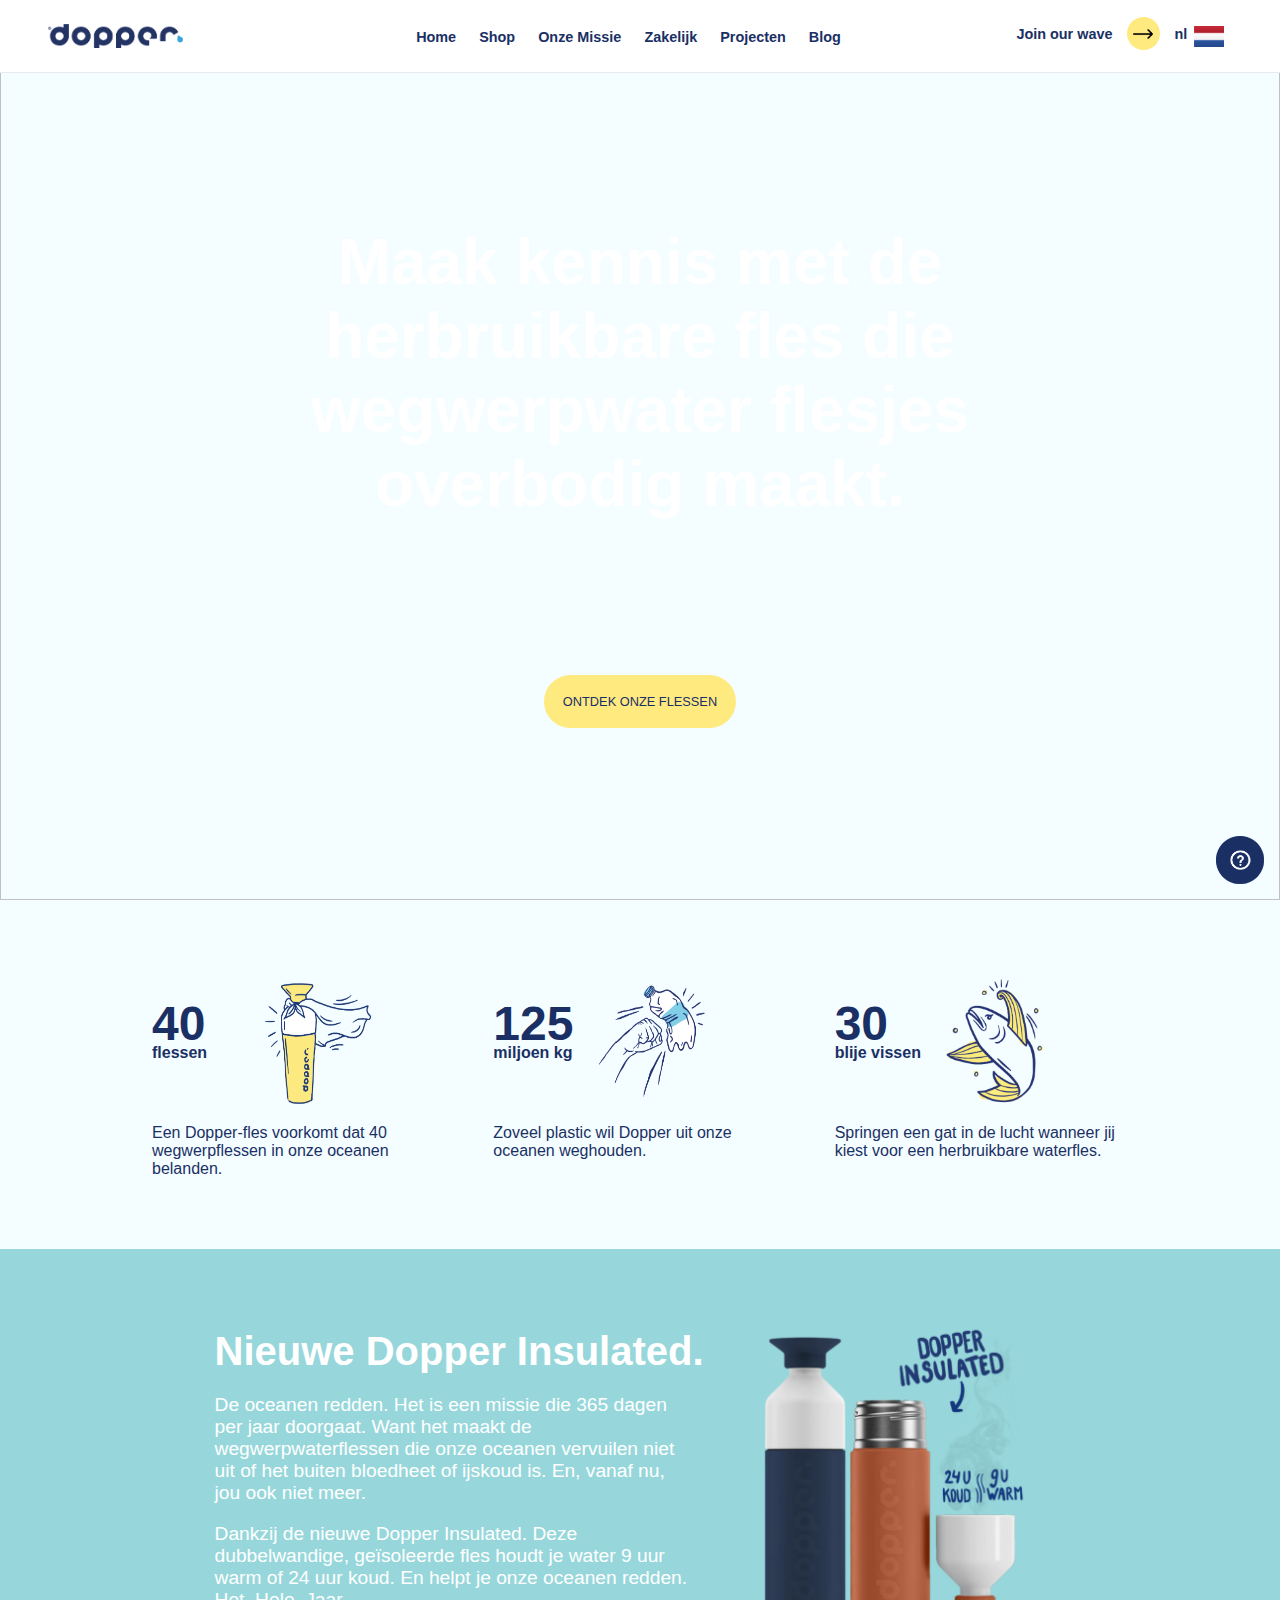
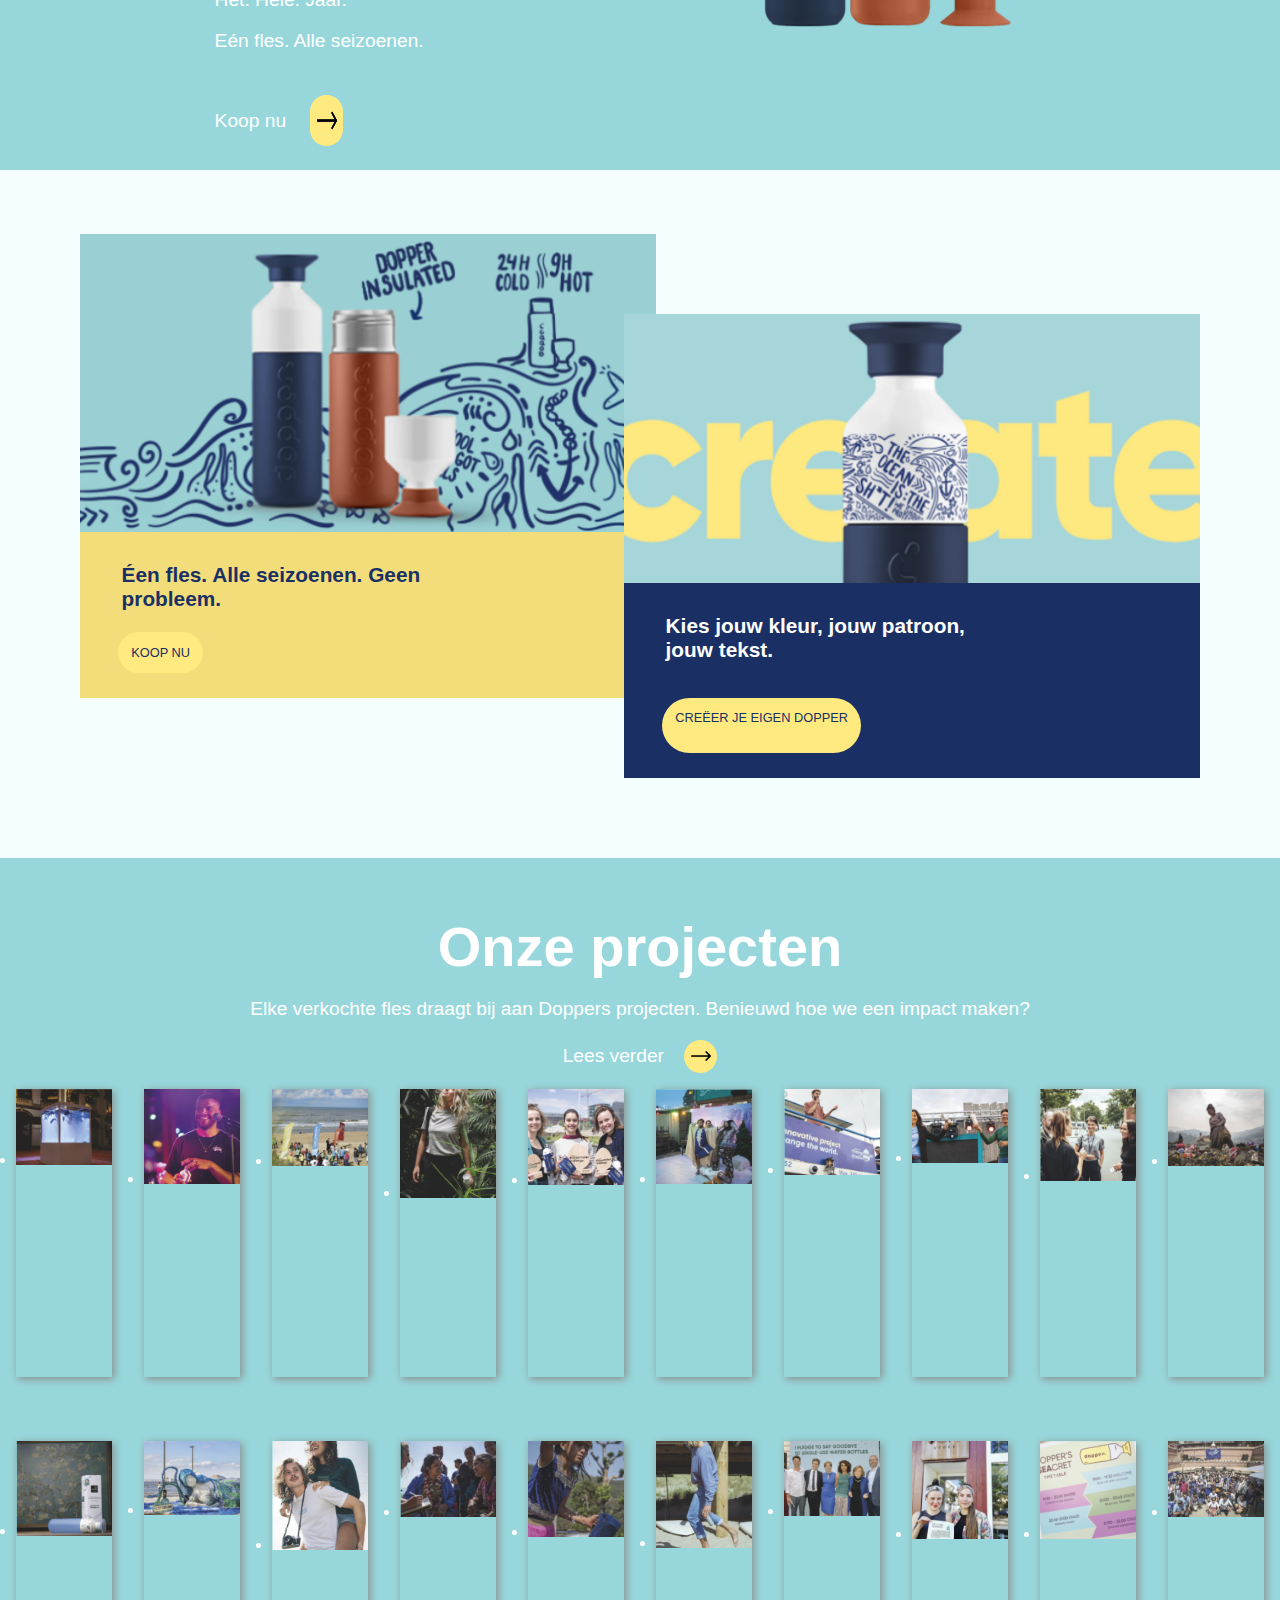
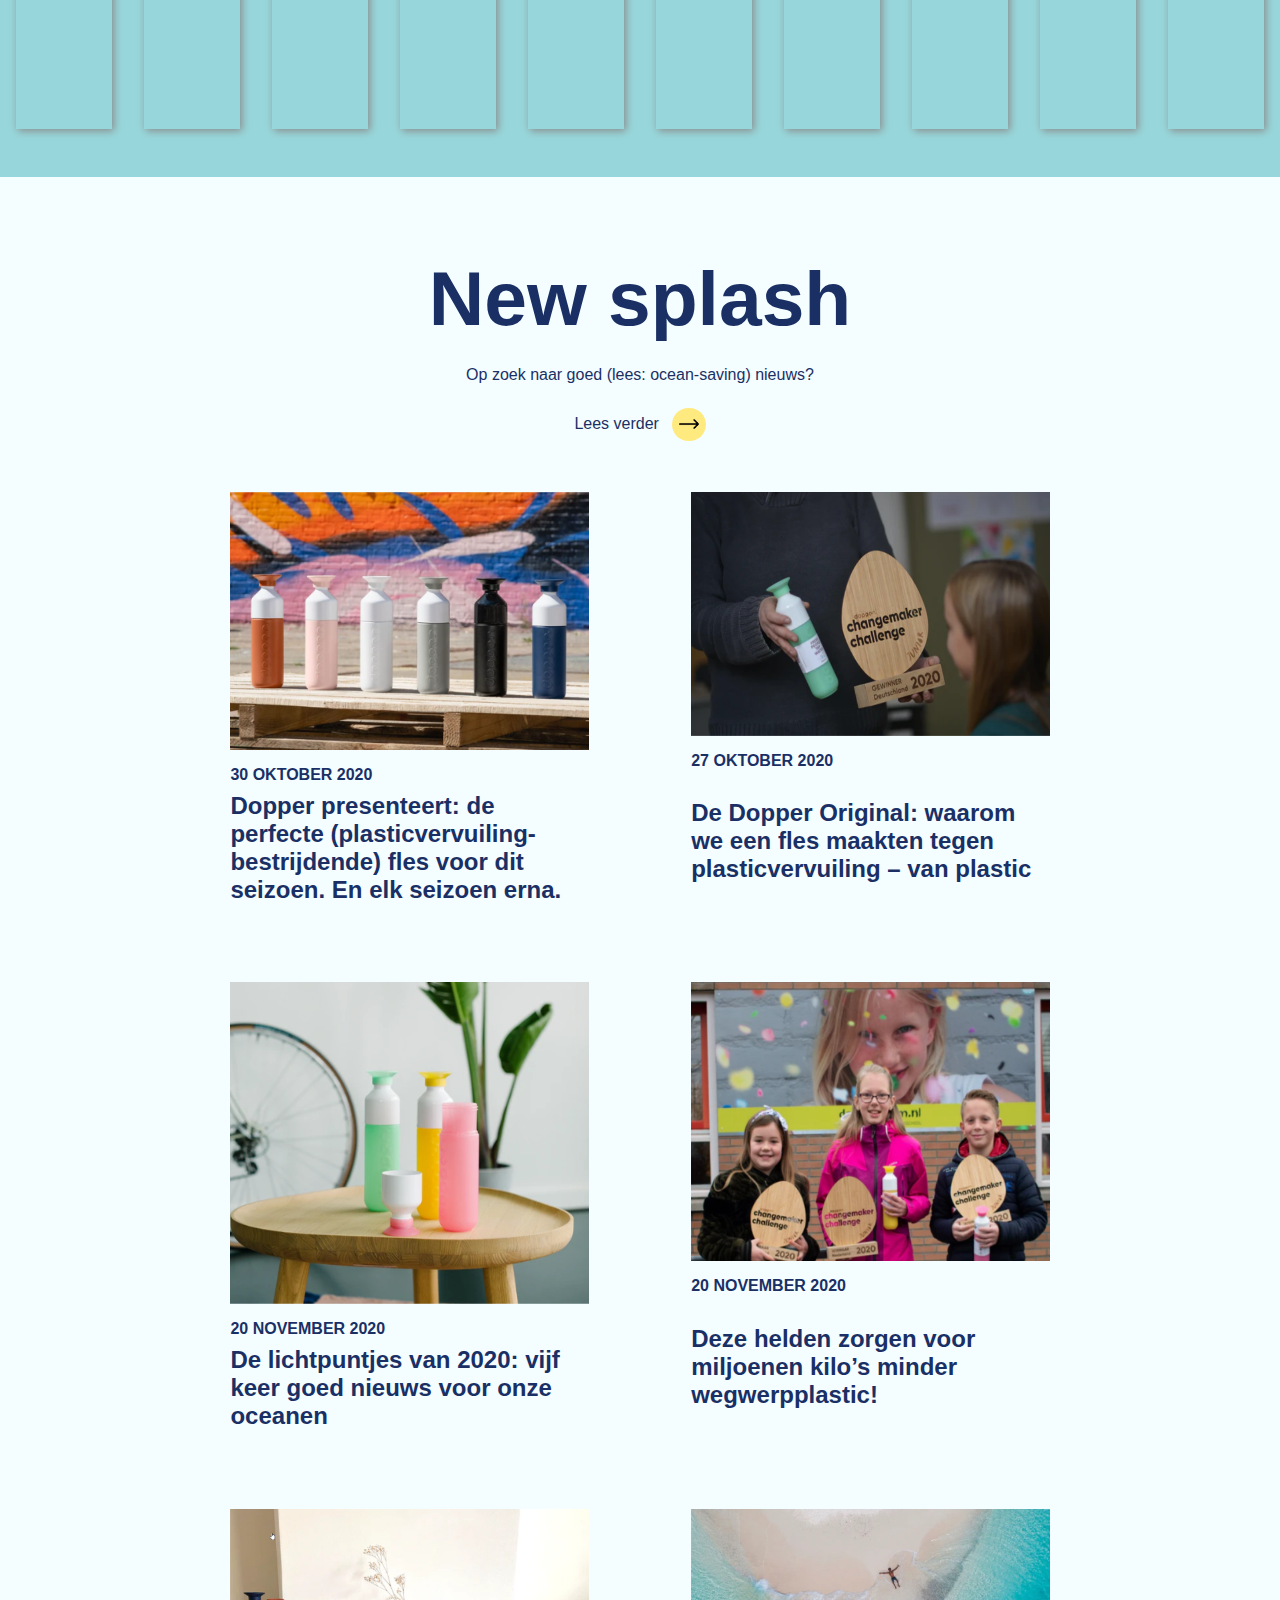
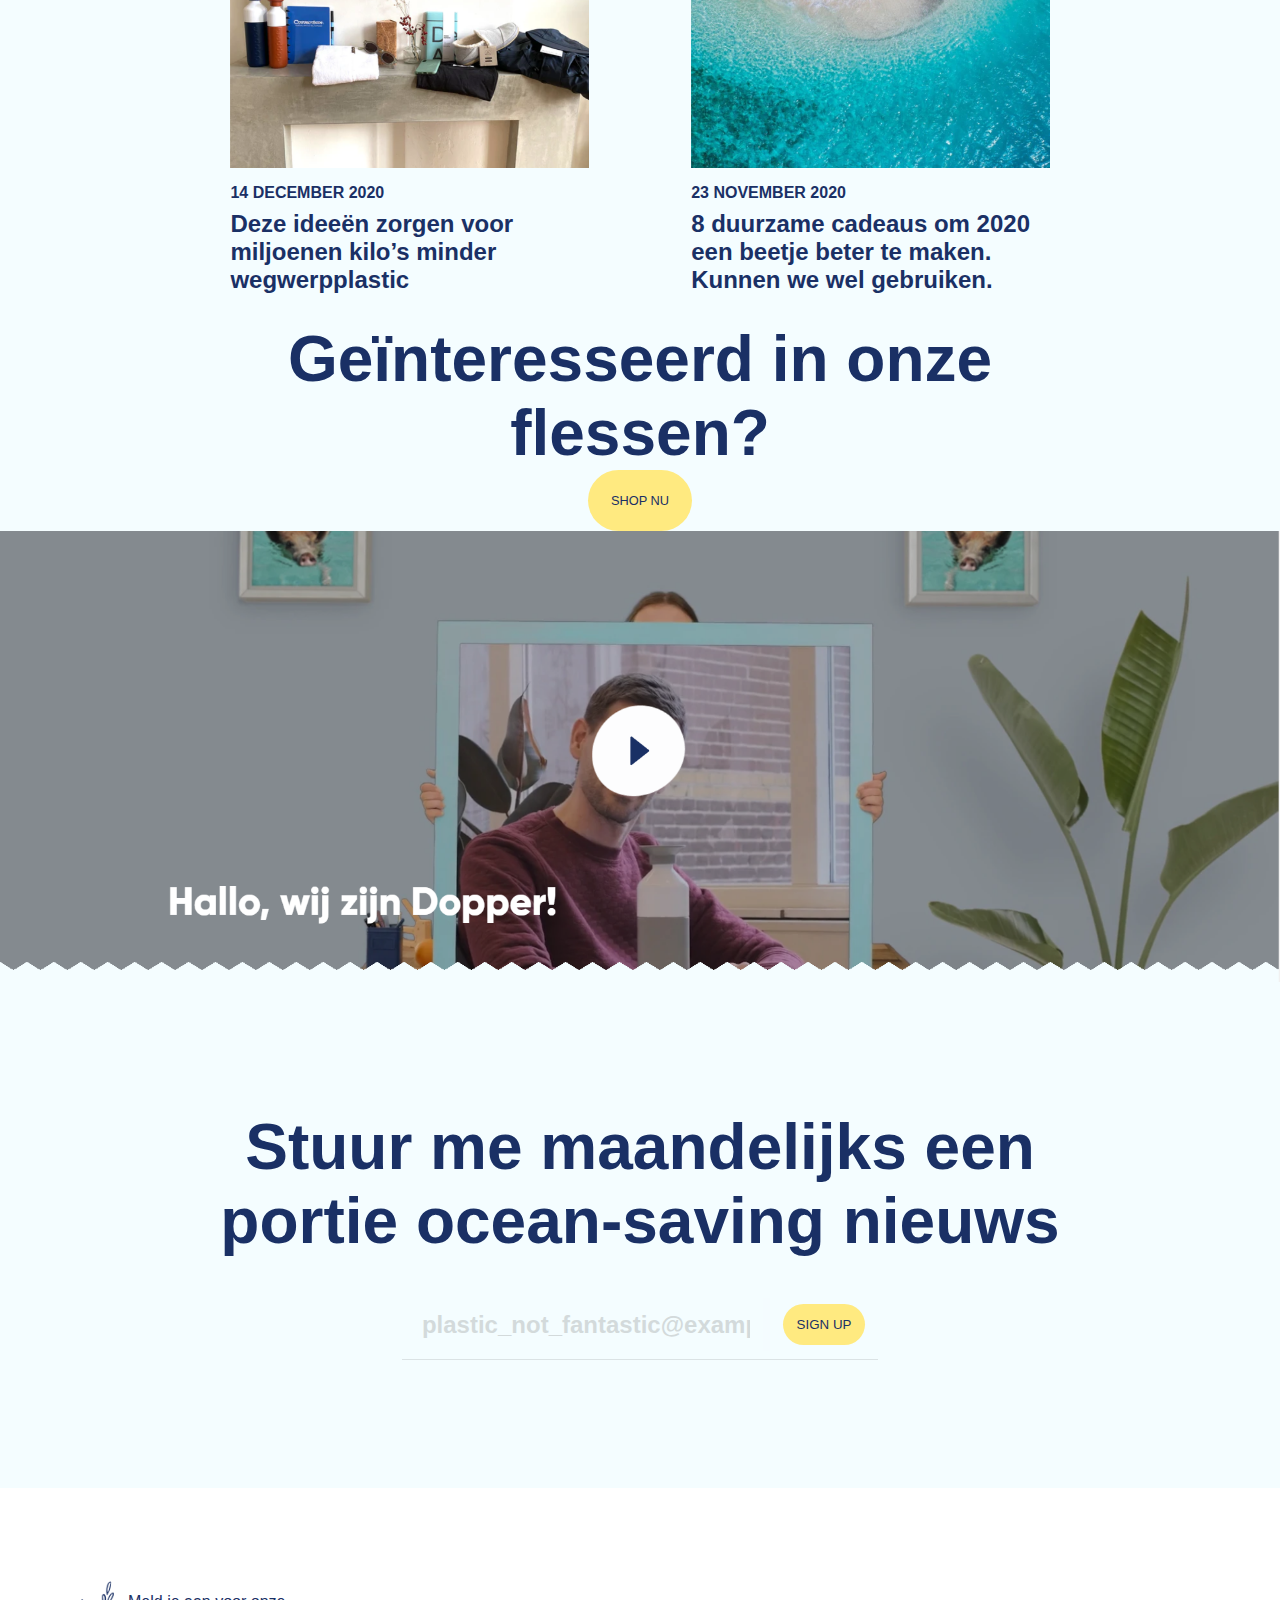
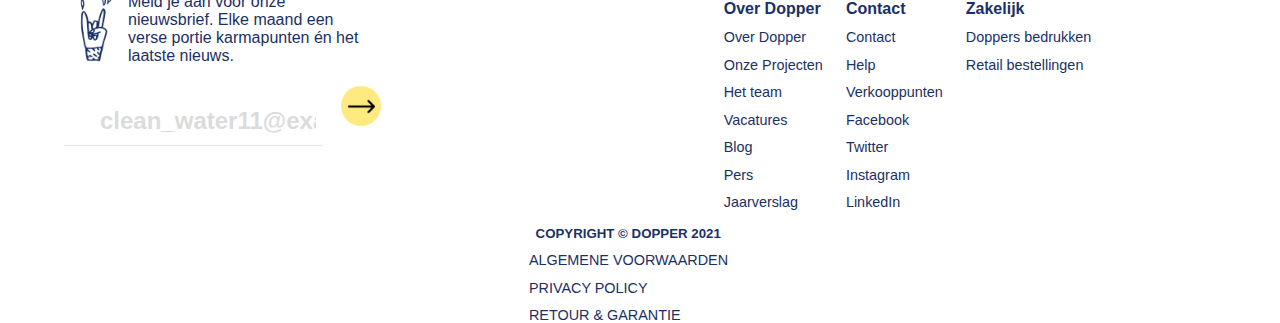
==== commit 87dc9510: "Add files via upload" ====
--- a/index.html
+++ b/index.html
@@ -196,7 +196,7 @@
       <h2>Geïnteresseerd in onze flessen?</h2>
       <a href="detailpagina">SHOP NU</a>
 
-      <img src="images/homevideo.png" alt="">
+      <img src="images/videofoto.png" alt="">
 
 
     </section>
--- a/css/style.css
+++ b/css/style.css
@@ -116,6 +116,7 @@
     display: inline-grid;
     grid-column: 3;
   }
+}
 
 button {
   border: none;
@@ -390,7 +391,7 @@
   background-color: #97d7db;
   color: white;
   margin-top: 5em;
-  /* overflow: hidden; */
+  overflow: hidden;
   display: flex;
   flex-direction: column;
   justify-content: center;
@@ -578,7 +579,7 @@
 
 main section:nth-of-type(8) h2 {
   font-size: 5vw;
-  margin: 2em 0 0.5em 0;
+  width: 60vw;
   text-align: center;
 }
 
@@ -599,13 +600,13 @@
   color: #1A3065;
   padding: 1em;
   margin-top: 1em;
-  margin-bottom: 5em;
+  margin-bottom: 6em;
 }
 
 main section:nth-of-type(8) img {
   width: 100vw;
   height: auto;
-  top: 12em;
+  top: 15em;
 }
 
 /* begin section9 */
@@ -618,6 +619,7 @@
 
 main section:nth-of-type(9) h2 {
   font-size: 5vw;
+  width: 70vw;
   font-weight: bold;
   text-align: center;
   margin: 0;
@@ -855,7 +857,6 @@
   margin-top: 2em;
   margin-left: 0;
   list-style-type: disc;
-  list-style-image: url("/images/listitem.png");
 }
 
 #detailpagina main section:nth-of-type(2) ul li {
@@ -863,7 +864,6 @@
   margin: 0.5em 0 0 1em;
   font-size: 0.9em;
   text-decoration: none;
-  list-style-image: url('listitem.png');
 }
 
 #detailpagina main section:nth-of-type(2) img {
